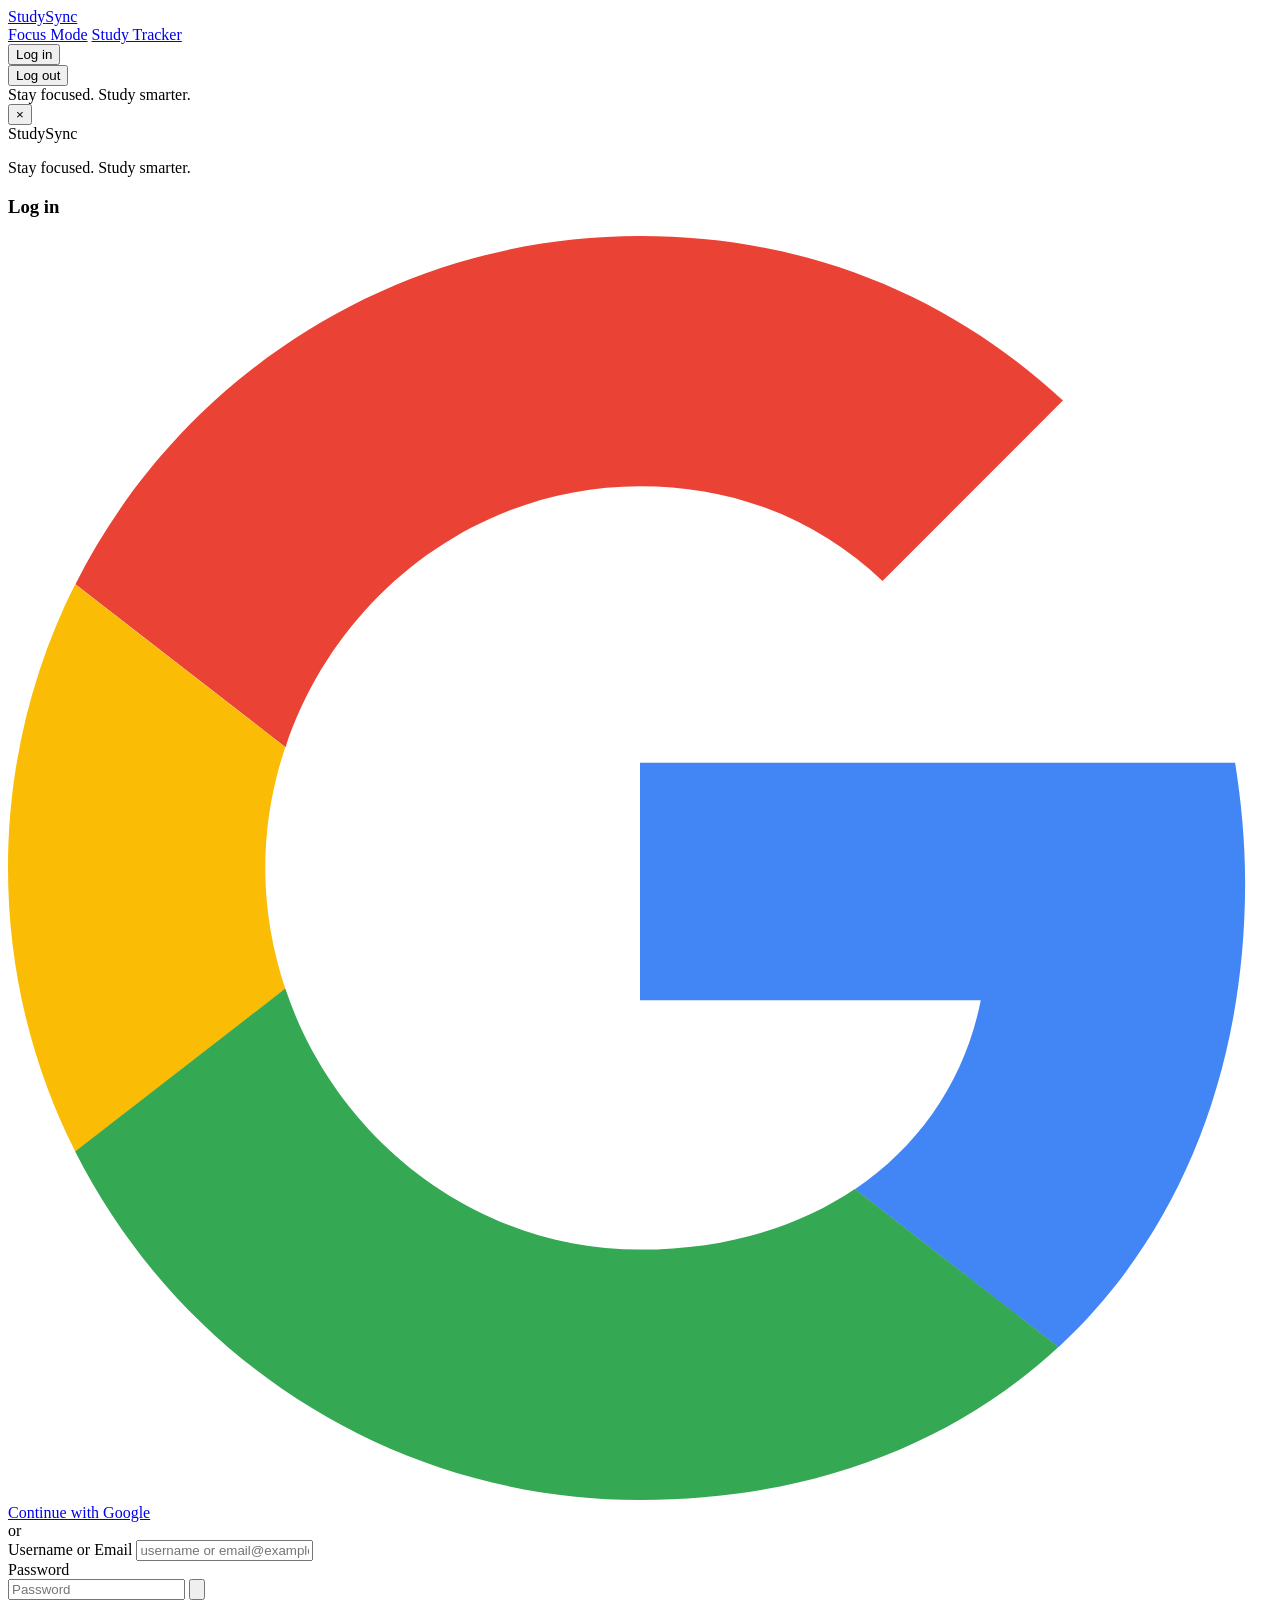
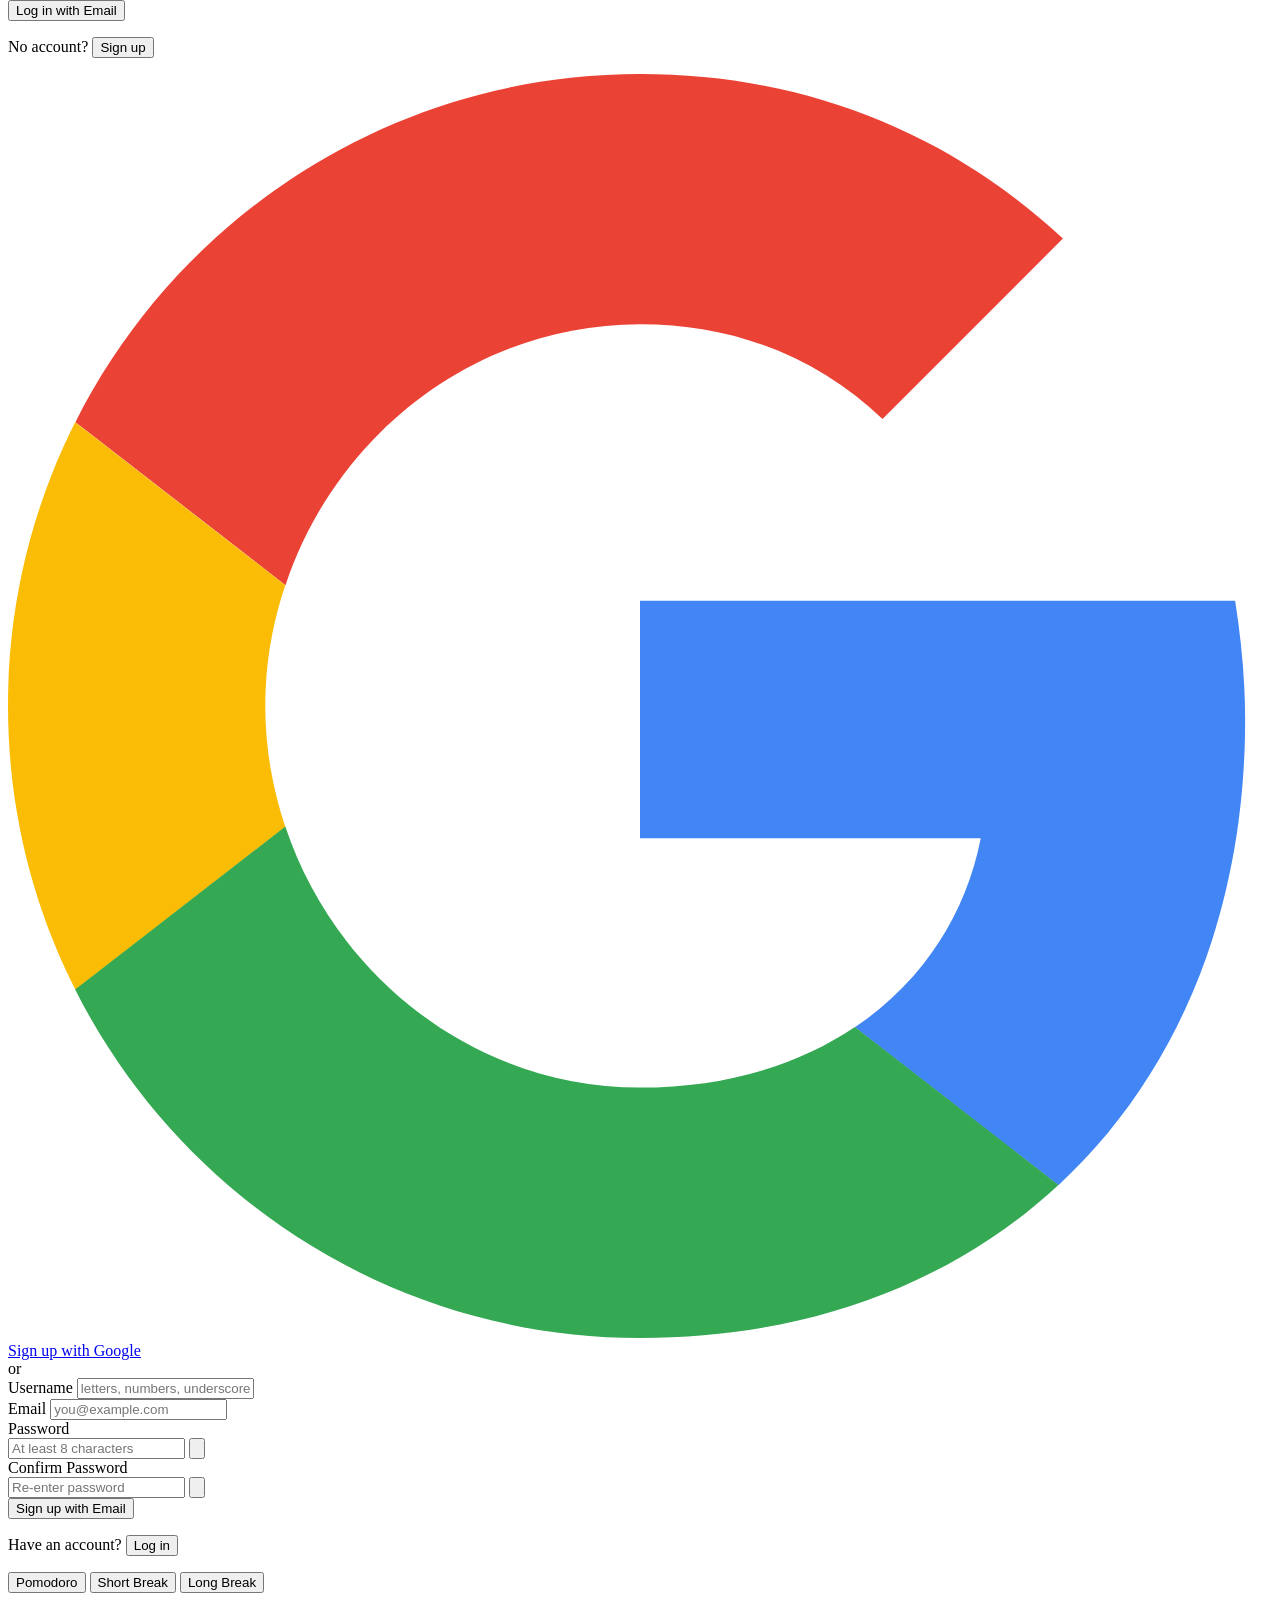
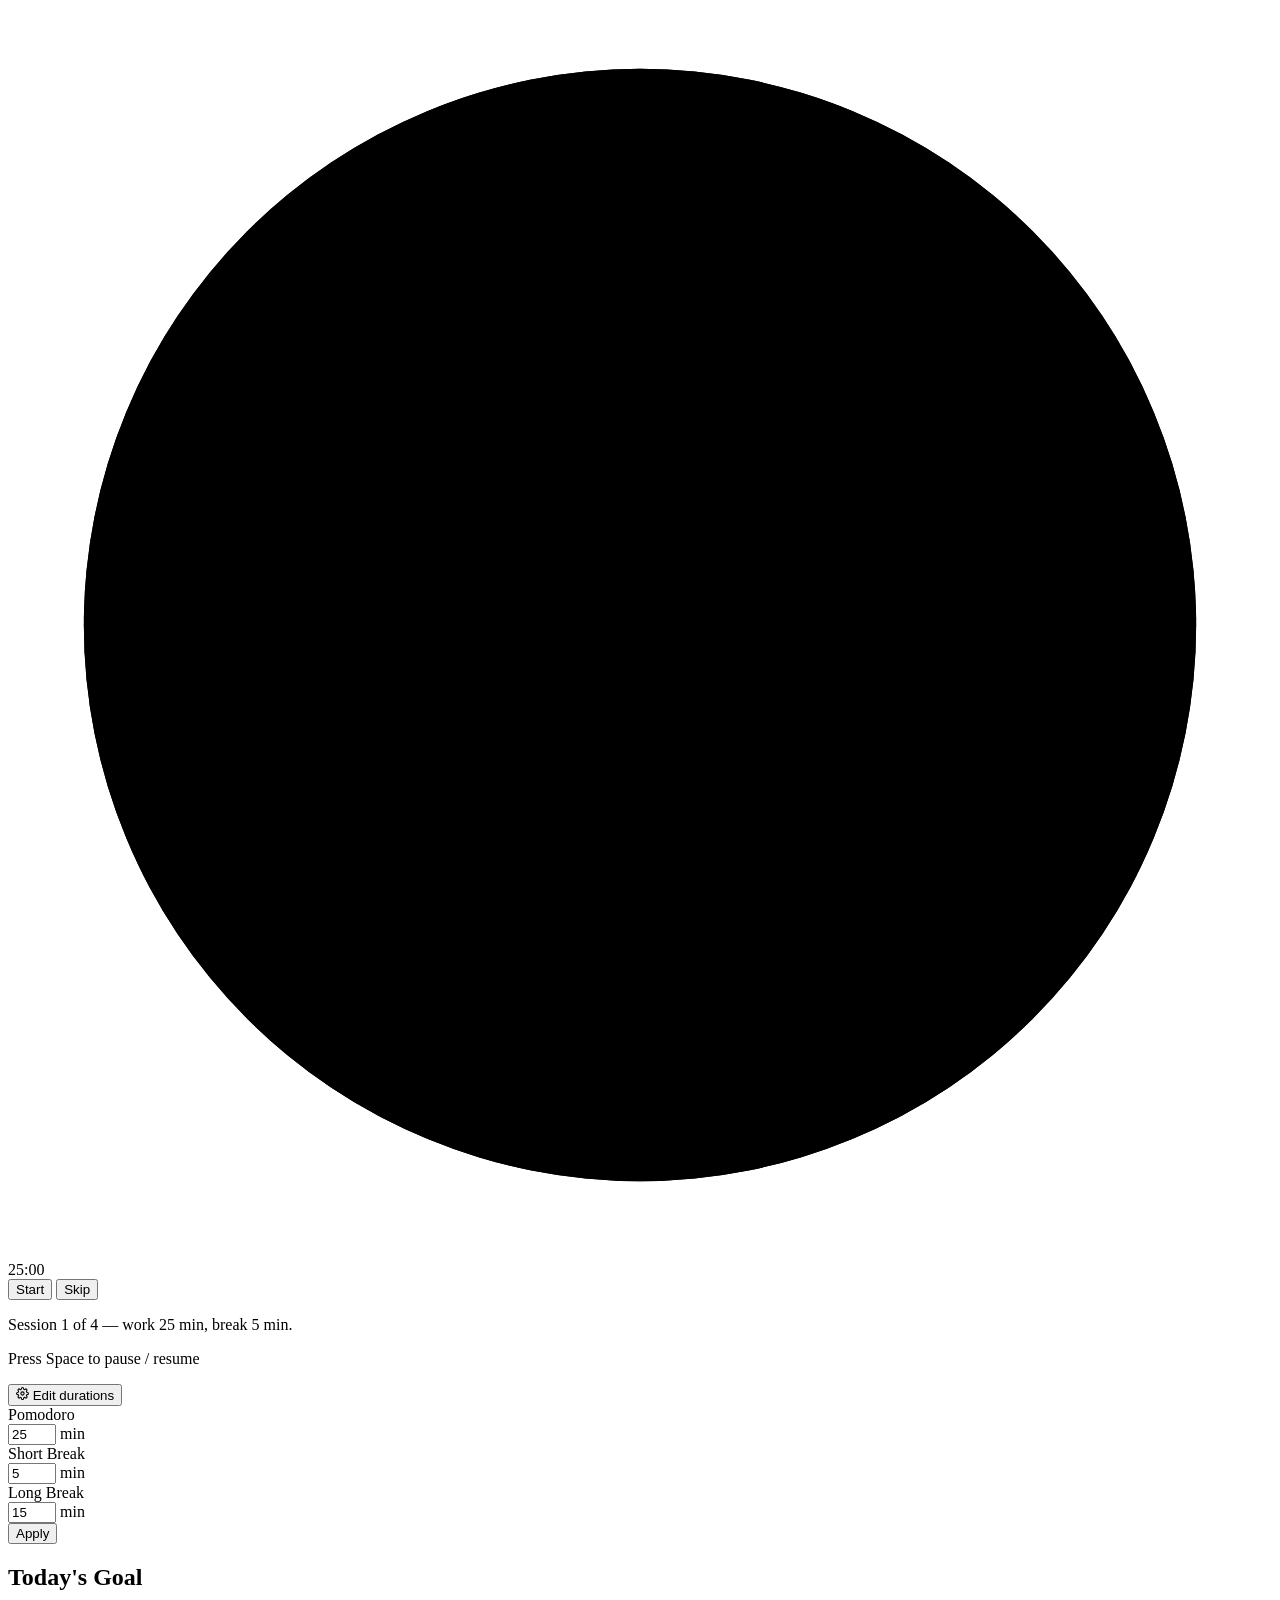
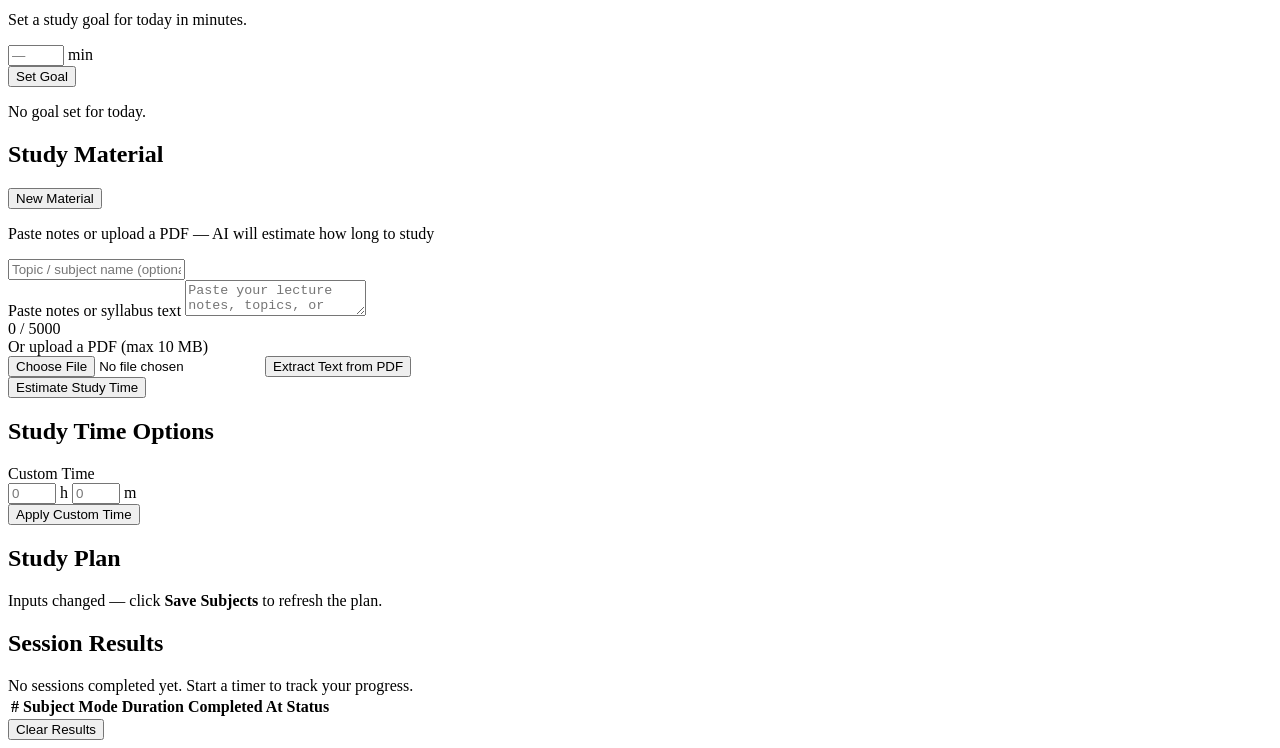
==== StudySyncer/src/main/resources/templates/index.html @ b2a93043 "fi" ====
<!DOCTYPE html>
<html xmlns:th="http://www.thymeleaf.org" lang="en">
<head>
    <meta charset="UTF-8" />
    <meta name="viewport" content="width=device-width, initial-scale=1.0" />
    <title>StudySync</title>
    <link rel="preconnect" href="https://fonts.googleapis.com" />
    <link rel="preconnect" href="https://fonts.gstatic.com" crossorigin />
    <link href="https://fonts.googleapis.com/css2?family=Inter:wght@400;500;600;700&family=JetBrains+Mono:wght@400;600&display=swap" rel="stylesheet" />
    <link rel="stylesheet" th:href="@{/css/style.css}" />
    <link rel="stylesheet" th:href="@{/css/ds.css}" />
</head>
<body>

<header>
    <div class="nav-inner">
        <a href="/" class="nav-logo-link"><span class="logo-study">Study</span><span class="logo-sync">Sync</span></a>

        <nav class="nav-links">
            <a href="/focus"   class="header-nav-link">Focus Mode</a>
            <a href="/tracker" class="header-nav-link">Study Tracker</a>
        </nav>

        <!-- Auth bar — guest sees login/signup, logged-in sees name + logout.
             auth-guest is the default visible state; initAuth() swaps to auth-user
             if the session check succeeds, avoiding a flash of empty nav. -->
        <div id="auth-bar" class="auth-bar">
            <div id="auth-guest" class="auth-guest">
                <button class="auth-link-btn shine-btn" onclick="openModal('login')">Log in</button>
            </div>
            <div id="auth-user" class="auth-user hidden">
                <span id="auth-username" class="auth-username"></span>
                <button class="auth-link-btn" onclick="logout()">Log out</button>
            </div>
        </div>
    </div>
</header>

<div class="hero-tagline">Stay focused. Study smarter.</div>

<!-- Post-auth notification banner (email verified, OAuth errors, etc.) -->
<div id="auth-banner" class="auth-banner hidden">
    <span id="auth-banner-msg"></span>
    <button class="auth-banner-close" onclick="dismissBanner()" aria-label="Dismiss">&times;</button>
</div>

<!-- ══════════════════════════════════════════════════════════
     Auth modal — Login + Register panels in one overlay
     ══════════════════════════════════════════════════════════ -->
<div id="auth-modal" class="auth-modal hidden">
    <div class="auth-modal-box" id="auth-modal-box">
        <div class="auth-modal-logo"><span class="logo-study">Study</span><span class="logo-sync">Sync</span></div>
        <p class="auth-tagline">Stay focused. Study smarter.</p>
        <h3 id="auth-modal-title">Log in</h3>

        <!-- ── LOGIN PANEL ── -->
        <div id="login-panel">

            <!-- Google OAuth2 -->
            <a href="/oauth2/authorization/google" class="google-btn">
                <svg class="google-icon" viewBox="0 0 48 48">
                    <path fill="#EA4335" d="M24 9.5c3.54 0 6.71 1.22 9.21 3.6l6.85-6.85C35.9 2.38 30.47 0 24 0 14.62 0 6.51 5.38 2.56 13.22l7.98 6.19C12.43 13.72 17.74 9.5 24 9.5z"/>
                    <path fill="#4285F4" d="M46.98 24.55c0-1.57-.15-3.09-.38-4.55H24v9.02h12.94c-.58 2.96-2.26 5.48-4.78 7.18l7.73 6c4.51-4.18 7.09-10.36 7.09-17.65z"/>
                    <path fill="#FBBC05" d="M10.53 28.59c-.48-1.45-.76-2.99-.76-4.59s.27-3.14.76-4.59l-7.98-6.19C.92 16.46 0 20.12 0 24c0 3.88.92 7.54 2.56 10.78l7.97-6.19z"/>
                    <path fill="#34A853" d="M24 48c6.48 0 11.93-2.13 15.89-5.81l-7.73-6c-2.15 1.45-4.92 2.3-8.16 2.3-6.26 0-11.57-4.22-13.47-9.91l-7.98 6.19C6.51 42.62 14.62 48 24 48z"/>
                </svg>
                Continue with Google
            </a>

            <div class="auth-divider">or</div>

            <div class="auth-field">
                <label class="auth-label" for="login-identifier">Username or Email</label>
                <input type="text" id="login-identifier" class="field-input"
                       placeholder="username or email@example.com"
                       autocomplete="username" />
                <span class="auth-field-error hidden" id="login-identifier-error"></span>
            </div>

            <div class="auth-field">
                <label class="auth-label" for="login-password">Password</label>
                <div class="password-wrap">
                    <input type="password" id="login-password" class="field-input"
                           placeholder="Password" autocomplete="current-password" />
                    <button type="button" class="toggle-pw"
                            onclick="togglePassword('login-password', this)"
                            aria-label="Show password">
                        <svg viewBox="0 0 24 24" fill="none" stroke="currentColor" stroke-width="2" stroke-linecap="round" stroke-linejoin="round"><path d="M1 12s4-8 11-8 11 8 11 8-4 8-11 8-11-8-11-8z"/><circle cx="12" cy="12" r="3"/></svg>
                    </button>
                </div>
                <span class="auth-field-error hidden" id="login-password-error"></span>
            </div>

            <div id="login-error" class="auth-error hidden"></div>

            <button id="login-submit-btn" class="save-btn auth-submit-btn" onclick="doLogin()">Log in with Email</button>

            <p class="auth-switch">
                No account? <button class="auth-link-btn" onclick="switchModal()">Sign up</button>
            </p>
        </div><!-- /login-panel -->

        <!-- ── REGISTER PANEL ── -->
        <div id="register-panel" class="hidden">

            <!-- Google OAuth2 -->
            <a href="/oauth2/authorization/google" class="google-btn">
                <svg class="google-icon" viewBox="0 0 48 48">
                    <path fill="#EA4335" d="M24 9.5c3.54 0 6.71 1.22 9.21 3.6l6.85-6.85C35.9 2.38 30.47 0 24 0 14.62 0 6.51 5.38 2.56 13.22l7.98 6.19C12.43 13.72 17.74 9.5 24 9.5z"/>
                    <path fill="#4285F4" d="M46.98 24.55c0-1.57-.15-3.09-.38-4.55H24v9.02h12.94c-.58 2.96-2.26 5.48-4.78 7.18l7.73 6c4.51-4.18 7.09-10.36 7.09-17.65z"/>
                    <path fill="#FBBC05" d="M10.53 28.59c-.48-1.45-.76-2.99-.76-4.59s.27-3.14.76-4.59l-7.98-6.19C.92 16.46 0 20.12 0 24c0 3.88.92 7.54 2.56 10.78l7.97-6.19z"/>
                    <path fill="#34A853" d="M24 48c6.48 0 11.93-2.13 15.89-5.81l-7.73-6c-2.15 1.45-4.92 2.3-8.16 2.3-6.26 0-11.57-4.22-13.47-9.91l-7.98 6.19C6.51 42.62 14.62 48 24 48z"/>
                </svg>
                Sign up with Google
            </a>

            <div class="auth-divider">or</div>

            <div class="auth-field">
                <label class="auth-label" for="reg-username">Username</label>
                <input type="text" id="reg-username" class="field-input"
                       placeholder="letters, numbers, underscores"
                       autocomplete="username" maxlength="50"
                       oninput="validateRegUsername()" />
                <span class="auth-field-error hidden" id="reg-username-error"></span>
            </div>

            <div class="auth-field">
                <label class="auth-label" for="reg-email">Email</label>
                <input type="email" id="reg-email" class="field-input"
                       placeholder="you@example.com"
                       autocomplete="email"
                       oninput="validateRegEmail()" />
                <span class="auth-field-error hidden" id="reg-email-error"></span>
            </div>

            <div class="auth-field">
                <label class="auth-label" for="reg-password">Password</label>
                <div class="password-wrap">
                    <input type="password" id="reg-password" class="field-input"
                           placeholder="At least 8 characters"
                           autocomplete="new-password"
                           oninput="validateRegPassword()" />
                    <button type="button" class="toggle-pw"
                            onclick="togglePassword('reg-password', this)"
                            aria-label="Show password">
                        <svg viewBox="0 0 24 24" fill="none" stroke="currentColor" stroke-width="2" stroke-linecap="round" stroke-linejoin="round"><path d="M1 12s4-8 11-8 11 8 11 8-4 8-11 8-11-8-11-8z"/><circle cx="12" cy="12" r="3"/></svg>
                    </button>
                </div>
                <div class="password-strength hidden" id="pw-strength">
                    <div class="pw-strength-bar" id="pw-strength-bar"></div>
                    <span class="pw-strength-label" id="pw-strength-label"></span>
                </div>
                <span class="auth-field-error hidden" id="reg-password-error"></span>
            </div>

            <div class="auth-field">
                <label class="auth-label" for="reg-confirm">Confirm Password</label>
                <div class="password-wrap">
                    <input type="password" id="reg-confirm" class="field-input"
                           placeholder="Re-enter password"
                           autocomplete="new-password"
                           oninput="validateRegConfirm()" />
                    <button type="button" class="toggle-pw"
                            onclick="togglePassword('reg-confirm', this)"
                            aria-label="Show password">
                        <svg viewBox="0 0 24 24" fill="none" stroke="currentColor" stroke-width="2" stroke-linecap="round" stroke-linejoin="round"><path d="M1 12s4-8 11-8 11 8 11 8-4 8-11 8-11-8-11-8z"/><circle cx="12" cy="12" r="3"/></svg>
                    </button>
                </div>
                <span class="auth-field-error hidden" id="reg-confirm-error"></span>
            </div>

            <div id="register-error" class="auth-error hidden"></div>

            <button id="register-submit-btn" class="save-btn auth-submit-btn" onclick="doRegister()">Sign up with Email</button>

            <p class="auth-switch">
                Have an account? <button class="auth-link-btn" onclick="switchModal()">Log in</button>
            </p>
        </div><!-- /register-panel -->

    </div><!-- /auth-modal-box -->
</div><!-- /auth-modal -->

<main>

<div class="top-panel">

    <!-- ── Timer + Today's Goal column ── -->
    <div class="timer-col">

    <!-- ── Timer hero ── -->
    <section class="timer-card">

        <!-- Phase tabs -->
        <div class="timer-phase-tabs">
            <button class="phase-tab active" id="tab-pomodoro"   onclick="setTimerPhase('pomodoro')">Pomodoro</button>
            <button class="phase-tab"        id="tab-shortbreak" onclick="setTimerPhase('shortbreak')">Short Break</button>
            <button class="phase-tab"        id="tab-longbreak"  onclick="setTimerPhase('longbreak')">Long Break</button>
        </div>

        <!-- Circular progress ring — timer display sits exactly in center -->
        <div class="timer-ring-wrap" id="timer-ring-wrap">
            <svg class="timer-ring" viewBox="0 0 200 200" aria-hidden="true">
                <circle class="timer-ring-track"    cx="100" cy="100" r="88"/>
                <circle class="timer-ring-progress" cx="100" cy="100" r="88"
                        id="timer-ring-progress"
                        style="stroke-dasharray:553;stroke-dashoffset:0"/>
            </svg>
            <div class="timer-display" id="timer-display">25:00</div>
        </div>

        <!-- Controls: Start/Pause toggle · Skip -->
        <div class="timer-controls">
            <button class="ctrl-btn start shine-btn" id="btn-start-pause" onclick="toggleTimer()">Start</button>
            <button class="ctrl-btn skip"  onclick="skipTimer()">Skip</button>
        </div>

        <!-- Pomodoro session info -->
        <p class="pomodoro-info" id="pomodoro-info">
            Session <span id="session-count">1</span> of 4 &mdash; work 25 min, break 5 min.
        </p>

        <!-- Session progress dots -->
        <div class="session-dots" id="session-dots">
            <span class="session-dot" id="dot-1"></span>
            <span class="session-dot" id="dot-2"></span>
            <span class="session-dot" id="dot-3"></span>
            <span class="session-dot" id="dot-4"></span>
        </div>

        <p class="space-hint">Press Space to pause / resume</p>

        <!-- Duration settings (collapsed by default) -->
        <div class="timer-settings">
            <button class="timer-settings-btn" id="timer-settings-toggle" onclick="toggleTimerSettings()">
                <svg viewBox="0 0 24 24" width="13" height="13" fill="none" stroke="currentColor" stroke-width="2"
                     stroke-linecap="round" stroke-linejoin="round" aria-hidden="true">
                    <circle cx="12" cy="12" r="3"/>
                    <path d="M19.4 15a1.65 1.65 0 0 0 .33 1.82l.06.06a2 2 0 0 1-2.83 2.83l-.06-.06a1.65 1.65 0 0 0-1.82-.33 1.65 1.65 0 0 0-1 1.51V21a2 2 0 0 1-4 0v-.09A1.65 1.65 0 0 0 9 19.4a1.65 1.65 0 0 0-1.82.33l-.06.06a2 2 0 0 1-2.83-2.83l.06-.06A1.65 1.65 0 0 0 4.68 15a1.65 1.65 0 0 0-1.51-1H3a2 2 0 0 1 0-4h.09A1.65 1.65 0 0 0 4.6 9a1.65 1.65 0 0 0-.33-1.82l-.06-.06a2 2 0 0 1 2.83-2.83l.06.06A1.65 1.65 0 0 0 9 4.68a1.65 1.65 0 0 0 1-1.51V3a2 2 0 0 1 4 0v.09a1.65 1.65 0 0 0 1 1.51 1.65 1.65 0 0 0 1.82-.33l.06-.06a2 2 0 0 1 2.83 2.83l-.06.06A1.65 1.65 0 0 0 19.4 9a1.65 1.65 0 0 0 1.51 1H21a2 2 0 0 1 0 4h-.09a1.65 1.65 0 0 0-1.51 1z"/>
                </svg>
                Edit durations
            </button>

            <div class="timer-settings-panel hidden" id="timer-settings-panel">
                <div class="dur-row">
                    <div class="dur-field">
                        <label class="dur-label" for="dur-pomodoro">Pomodoro</label>
                        <div class="dur-input-wrap">
                            <input type="number" id="dur-pomodoro" class="dur-input" value="25" min="1" max="99" />
                            <span class="dur-unit">min</span>
                        </div>
                    </div>
                    <div class="dur-field">
                        <label class="dur-label" for="dur-shortbreak">Short Break</label>
                        <div class="dur-input-wrap">
                            <input type="number" id="dur-shortbreak" class="dur-input" value="5" min="1" max="99" />
                            <span class="dur-unit">min</span>
                        </div>
                    </div>
                    <div class="dur-field">
                        <label class="dur-label" for="dur-longbreak">Long Break</label>
                        <div class="dur-input-wrap">
                            <input type="number" id="dur-longbreak" class="dur-input" value="15" min="1" max="99" />
                            <span class="dur-unit">min</span>
                        </div>
                    </div>
                </div>
                <button class="apply-btn dur-apply-btn" onclick="applyTimerSettings()">Apply</button>
            </div>
        </div>

        <!-- Hidden duration input — keeps applyTimerDuration() in sync -->
        <input type="number" id="duration" value="25" style="display:none" aria-hidden="true" />
    </section><!-- /timer-card -->

    <!-- ── Today's Goal ── -->
    <section class="goal-card-main" id="goal-card-main">
        <div class="goal-card-hd">
            <h2 class="goal-card-title">Today's Goal</h2>
            <p class="goal-card-hint">Set a study goal for today in minutes.</p>
        </div>
        <div class="goal-set-row">
            <div class="today-goal-input-group">
                <input type="number" id="main-goal-input" class="today-goal-input"
                       placeholder="—" min="1" max="720"
                       onkeydown="if(event.key==='Enter')setMainGoal()" />
                <span class="today-goal-unit">min</span>
            </div>
            <button class="today-goal-btn" onclick="setMainGoal()">Set Goal</button>
        </div>
        <p class="goal-current-label" id="goal-current-label">No goal set for today.</p>
        <!-- Progress row — shown only when there is something to display -->
        <div class="today-goal-progress hidden" id="goal-progress-row">
            <div class="today-goal-bar-track">
                <div class="today-goal-bar-fill" id="goal-bar-fill"
                     style="width:0%;background:var(--accent)"></div>
            </div>
            <span class="today-goal-status-text" id="goal-status-text"></span>
        </div>
        <p class="goal-error-msg field-error hidden" id="goal-error-msg"></p>

        <!-- ── Email Accountability ── -->
        <div class="accountability-section" id="accountability-section" style="display:none">
            <div class="accountability-divider"></div>

            <div class="accountability-toggle-row">
                <label class="accountability-toggle-label">
                    <input type="checkbox" id="email-enabled-toggle" class="accountability-checkbox"
                           onchange="onEmailToggle()" />
                    <span class="accountability-toggle-text">Enable accountability email</span>
                </label>
                <p class="accountability-hint">StudySyncer emails you immediately when you hit your goal. If you miss it by 11:59&nbsp;PM in your local time, you'll get a reminder.</p>
            </div>

            <div class="accountability-fields" id="accountability-fields" style="display:none">
                <div class="accountability-field-row">
                    <div class="accountability-email-group">
                        <label class="accountability-label" for="accountability-email-input">
                            Accountability email
                        </label>
                        <div class="acct-email-input-row">
                            <input type="email" id="accountability-email-input"
                                   class="field-input acct-email-input"
                                   placeholder="Enter email address"
                                   autocomplete="email" maxlength="255"
                                   onkeydown="if(event.key==='Enter')setAccountabilityEmail()" />
                            <button class="set-email-btn" onclick="setAccountabilityEmail()">Set Email</button>
                        </div>
                        <p id="set-email-status" class="set-email-status accountability-hint"></p>
                        <p class="accountability-hint acct-remove-hint">Leave blank and click Set Email to remove the saved address.</p>
                    </div>
                </div>

                <!-- State banner — updated by renderAccountability() to reflect current conditions -->
                <div id="acct-state-banner" class="acct-state-banner" style="display:none"></div>
            </div>

            <!-- Status badge — shown after an email has actually been sent today -->
            <div class="accountability-status-row" id="accountability-status-row" style="display:none">
                <span class="accountability-status-badge" id="accountability-status-badge"></span>
            </div>
        </div><!-- /accountability-section -->

        <p class="goal-save-status" id="goal-save-status" style="display:none"></p>
    </section><!-- /goal-card-main -->

    </div><!-- /timer-col -->

    <!-- ── Study Material ── -->
    <section class="syllabus-card">
        <div class="syllabus-header">
            <h2>Study Material</h2>
            <button class="clear-btn" onclick="startNewMaterial()">New Material</button>
        </div>
        <p class="card-hint">Paste notes or upload a PDF — AI will estimate how long to study</p>

        <div id="document-input-panel">

            <div class="subject-field">
                <input type="text" id="doc-subject-name" class="field-input"
                       placeholder="Topic / subject name (optional)" />
            </div>

            <div class="doc-section">
                <label class="doc-label">Paste notes or syllabus text</label>
                <textarea id="doc-notes-input" class="field-input doc-notes-textarea"
                          placeholder="Paste your lecture notes, topics, or syllabus here..."></textarea>
                <div class="char-count" id="doc-notes-count">0 / 5000</div>
            </div>

            <div class="doc-section">
                <label class="doc-label">Or upload a PDF <span class="doc-limit-note">(max 10 MB)</span></label>
                <div class="drop-zone doc-upload-row" id="pdf-drop-zone"
                     ondragover="handlePdfDragOver(event)"
                     ondragleave="handlePdfDragLeave(event)"
                     ondrop="handlePdfDrop(event)">
                    <input type="file" id="doc-pdf-input" accept=".pdf" class="doc-file-input" />
                    <button id="btn-extract-pdf" class="apply-btn" onclick="extractPdfText()">Extract Text from PDF</button>
                </div>
                <span id="doc-file-error" class="field-error hidden"></span>
                <span id="doc-extract-status" class="save-status"></span>
            </div>

            <div class="syllabus-footer">
                <button id="btn-estimate" class="save-btn shine-btn" onclick="estimateStudyTime()"
                        title="AI estimates how long to study based on your notes">Estimate Study Time</button>
                <span id="doc-save-status" class="save-status"></span>
            </div>
        </div>
    </section><!-- /syllabus-card -->

</div><!-- /top-panel -->

    <!-- ── Study Priority Widget ── -->
    <section class="priority-widget-section">
        <div id="priority-widget" class="priority-widget">
            <!-- Populated by deadlines.js -->
        </div>
    </section>

    <!-- Study time estimation options -->
    <section id="estimation-card" class="estimation-card hidden">
        <div class="estimation-header">
            <h2>Study Time Options</h2>
            <span id="estimate-source-badge" class="estimate-source-badge"></span>
            <span id="estimation-rationale" class="estimation-rationale"></span>
        </div>
        <div id="estimation-options" class="estimation-options"></div>

        <div id="custom-time-card" class="custom-time-card">
            <span class="est-label">Custom Time</span>
            <div class="custom-time-inputs">
                <input type="number" id="custom-hours" class="field-input custom-time-input"
                       placeholder="0" min="0" max="23" />
                <span class="custom-time-sep">h</span>
                <input type="number" id="custom-minutes" class="field-input custom-time-input"
                       placeholder="0" min="0" max="59" />
                <span class="custom-time-sep">m</span>
            </div>
            <span id="custom-time-error" class="field-error hidden"></span>
            <button class="apply-btn" onclick="applyCustomTime()">Apply Custom Time</button>
        </div>
    </section>

    <!-- Study plan output -->
    <section id="study-plan-card" class="study-plan-card hidden">
        <div class="study-plan-header">
            <h2>Study Plan</h2>
            <span id="study-plan-total" class="study-plan-total"></span>
        </div>
        <div id="plan-stale-notice" class="plan-stale-notice hidden">
            Inputs changed &mdash; click <strong>Save Subjects</strong> to refresh the plan.
        </div>
        <div id="study-plan-items" class="study-plan-items"></div>
    </section>

    <!-- Session results / log -->
    <section class="results-card">
        <h2>Session Results</h2>
        <div id="progress-summary" class="progress-summary"></div>
        <div id="results-empty" class="results-empty">No sessions completed yet. Start a timer to track your progress.</div>
        <div class="table-wrap">
        <table id="results-table" class="results-table hidden">
            <thead>
                <tr>
                    <th>#</th>
                    <th>Subject</th>
                    <th>Mode</th>
                    <th>Duration</th>
                    <th>Completed At</th>
                    <th>Status</th>
                </tr>
            </thead>
            <tbody id="results-body"></tbody>
        </table>
        </div>
        <button class="clear-btn" onclick="clearResults()">Clear Results</button>
    </section>
</main>

<script th:src="@{/js/subjects.js}"></script>
<script th:src="@{/js/timer-core.js}"></script>
<script th:src="@{/js/timer.js}"></script>
<script th:src="@{/js/auth.js}"></script>
<script th:src="@{/js/deadlines.js}"></script>
<script>
    // Boot the priority widget after auth is resolved
    // auth.js calls initAuth() which sets up the session; we run deadlines after.
    document.addEventListener('DOMContentLoaded', function() {
        // Small delay so auth.js has time to resolve the session
        setTimeout(initDeadlines, 400);
    });
</script>
<script>
/* ── Drag-and-drop PDF handler ── */
function handlePdfDragOver(e) {
    e.preventDefault();
    e.dataTransfer.dropEffect = 'copy';
    document.getElementById('pdf-drop-zone').classList.add('drag-over');
}

function handlePdfDragLeave(e) {
    document.getElementById('pdf-drop-zone').classList.remove('drag-over');
}

function handlePdfDrop(e) {
    e.preventDefault();
    document.getElementById('pdf-drop-zone').classList.remove('drag-over');
    const file = e.dataTransfer.files[0];
    if (!file) return;
    if (file.type !== 'application/pdf') {
        const errEl = document.getElementById('doc-file-error');
        if (errEl) { errEl.textContent = 'Only PDF files are supported.'; errEl.classList.remove('hidden'); }
        return;
    }
    // Assign the dropped file to the hidden file input via DataTransfer
    const dt   = new DataTransfer();
    dt.items.add(file);
    const inp = document.getElementById('doc-pdf-input');
    inp.files = dt.files;
    // Trigger extraction immediately
    if (typeof extractPdfText === 'function') extractPdfText();
}
</script>
<script>
/* ── Today's Goal + Email Accountability ── */
(function () {
    function el(id) { return document.getElementById(id); }

    // Cached API response — used by renderAccountability()
    let lastGoalData = null;

    // ════════════════════════════════════════════════════
    // Timezone detection (browser IANA string)
    // ════════════════════════════════════════════════════

    // Detected once at page load. Used for:
    //   - Appending ?tz=... to GET /api/daily-goal/today
    //   - Including in POST /api/daily-goal body
    //   - Including in POST /api/auth/accountability-email body
    // This is the canonical IANA timezone string, e.g. "America/Toronto".
    const USER_TIMEZONE = (function () {
        try {
            return Intl.DateTimeFormat().resolvedOptions().timeZone || 'America/Toronto';
        } catch (_) {
            return 'America/Toronto';
        }
    })();

    // ════════════════════════════════════════════════════
    // Render: goal progress
    // ════════════════════════════════════════════════════

    function renderGoal(data) {
        lastGoalData = data;
        const label       = el('goal-current-label');
        const progressRow = el('goal-progress-row');
        const barFill     = el('goal-bar-fill');
        const statusText  = el('goal-status-text');
        const input       = el('main-goal-input');

        if (!data) {
            // Guest — show localStorage fallback
            const saved = localStorage.getItem('studysync_today_goal_mins');
            const mins  = saved ? parseInt(saved, 10) : 0;
            if (mins > 0 && input) input.value = String(mins);
            if (label) label.textContent = mins > 0 ? 'Current goal: ' + mins + ' min' : 'No goal set for today.';
            if (progressRow) progressRow.classList.add('hidden');
            const accSection = el('accountability-section');
            if (accSection) accSection.style.display = 'none';
            return;
        }

        const { goalMinutes, completedMinutes, status } = data;

        if (goalMinutes > 0 && input) input.value = String(goalMinutes);

        if (label) {
            if (goalMinutes > 0) {
                label.textContent = 'Current goal: ' + goalMinutes + ' min';
            } else if (completedMinutes > 0) {
                label.textContent = completedMinutes + ' min completed today (no goal set)';
            } else {
                label.textContent = 'No goal set for today.';
            }
        }

        const showProgress = goalMinutes > 0 || completedMinutes > 0;
        if (!progressRow) return;
        if (!showProgress) { progressRow.classList.add('hidden'); }
        else {
            progressRow.classList.remove('hidden');
            if (barFill) {
                let pct = goalMinutes > 0 ? Math.min(100, Math.round((completedMinutes / goalMinutes) * 100)) : 0;
                barFill.style.width      = pct + '%';
                barFill.style.background = status === 'achieved' ? 'var(--success)' : 'var(--accent)';
                barFill.style.boxShadow  = status === 'achieved' ? '0 0 8px rgba(52,211,153,0.5)' : '';
            }
            if (statusText) {
                statusText.classList.remove('goal-met', 'goal-unmet');
                if (status === 'none')          statusText.textContent = completedMinutes + ' min studied';
                else if (status === 'achieved') { statusText.textContent = completedMinutes + ' / ' + goalMinutes + ' min — Achieved'; statusText.classList.add('goal-met'); }
                else                            { statusText.textContent = completedMinutes + ' / ' + goalMinutes + ' min'; statusText.classList.add('goal-unmet'); }
            }
        }

        // Show the accountability section whenever the user is logged in
        const accSection = el('accountability-section');
        if (accSection) accSection.style.display = '';

        renderAccountability(data);
    }

    // ════════════════════════════════════════════════════
    // Render: email accountability section
    // ════════════════════════════════════════════════════

    function escapeHtml(s) {
        return String(s)
            .replace(/&/g, '&amp;')
            .replace(/</g, '&lt;')
            .replace(/>/g, '&gt;')
            .replace(/"/g, '&quot;');
    }

    function renderAccountability(data) {
        const toggle    = el('email-enabled-toggle');
        const fields    = el('accountability-fields');
        const emailEl   = el('accountability-email-input');
        const statusRow = el('accountability-status-row');
        const badge     = el('accountability-status-badge');
        const banner    = el('acct-state-banner');

        if (!data) return;

        const enabled         = !!data.notificationEnabled;
        const emailValue      = (data.accountabilityEmail || '').trim();
        const goalMinutes     = data.goalMinutes || 0;
        const goalReachedSent = !!data.goalReachedEmailSent;
        const missedAlertSent = !!data.emailAlertSent;
        // Timezone: use what the server echoes back, or our locally detected value
        const timezone        = data.timezone || USER_TIMEZONE;

        if (toggle)  toggle.checked = enabled;
        if (emailEl) emailEl.value  = emailValue;
        if (fields)  fields.style.display = enabled ? '' : 'none';

        // ── State banner ─────────────────────────────────────
        // Shows one of four states when accountability is enabled.
        // Hidden when disabled or after an email is sent (badge takes over).
        if (banner) {
            if (!enabled) {
                banner.style.display = 'none';
                banner.innerHTML = '';
            } else if (goalMinutes === 0) {
                // No goal set — accountability cannot fire
                banner.className = 'acct-state-banner acct-banner-info';
                banner.style.display = '';
                banner.innerHTML =
                    '<svg class="acct-banner-icon" viewBox="0 0 20 20" fill="currentColor" aria-hidden="true">' +
                        '<path fill-rule="evenodd" d="M18 10a8 8 0 11-16 0 8 8 0 0116 0zm-7-4a1 1 0 11-2 0 1 1 0 012 0zM9 9a1 1 0 000 2v3a1 1 0 001 1h1a1 1 0 100-2v-3a1 1 0 00-1-1H9z" clip-rule="evenodd"/>' +
                    '</svg>' +
                    '<span>Set a daily goal above 0\u202Fminutes to enable accountability reminders.</span>';
            } else if (!emailValue) {
                // Goal is set but no accountability email saved
                banner.className = 'acct-state-banner acct-banner-warn';
                banner.style.display = '';
                banner.innerHTML =
                    '<svg class="acct-banner-icon" viewBox="0 0 20 20" fill="currentColor" aria-hidden="true">' +
                        '<path fill-rule="evenodd" d="M8.257 3.099c.765-1.36 2.722-1.36 3.486 0l5.58 9.92c.75 1.334-.213 2.98-1.742 2.98H4.42c-1.53 0-2.493-1.646-1.743-2.98l5.58-9.92zM11 13a1 1 0 11-2 0 1 1 0 012 0zm-1-8a1 1 0 00-1 1v3a1 1 0 002 0V6a1 1 0 00-1-1z" clip-rule="evenodd"/>' +
                    '</svg>' +
                    '<span>Add an accountability email to receive goal reminders.</span>';
            } else if (!goalReachedSent && !missedAlertSent) {
                // All conditions met — show the active confirmation
                banner.className = 'acct-state-banner acct-banner-active';
                banner.style.display = '';
                banner.innerHTML =
                    '<p class="acct-confirm-primary">' +
                        'If today\u2019s goal is not reached by <strong>11:59\u202FPM</strong> in your local time, ' +
                        'a reminder email will be sent to:<br>' +
                        '<strong class="acct-email-display">' + escapeHtml(emailValue) + '</strong>' +
                    '</p>' +
                    '<p class="acct-confirm-secondary">\u2713\u00A0Success email is sent immediately when the daily goal is reached.</p>' +
                    '<p class="acct-confirm-tz">Local timezone:\u00A0' + escapeHtml(timezone) + '</p>' +
                    '<p class="acct-confirm-status">Accountability status: <strong>Active</strong></p>';
            } else {
                // An email was sent today — banner hidden, badge takes over below
                banner.style.display = 'none';
                banner.innerHTML = '';
            }
        }

        // ── Status badge ──────────────────────────────────────
        // Shown AFTER an email was actually sent for today, replacing the banner.
        if (statusRow && badge) {
            const fullyActive = enabled && !!emailValue && goalMinutes > 0;

            if (!fullyActive) {
                statusRow.style.display = 'none';
                badge.textContent = '';
                badge.className   = 'accountability-status-badge';
            } else if (goalReachedSent) {
                statusRow.style.display = '';
                badge.textContent = '\u2713 Daily goal reached \u2014 success email sent!';
                badge.className   = 'accountability-status-badge badge-sent badge-success';
            } else if (missedAlertSent) {
                statusRow.style.display = '';
                badge.textContent = 'Goal missed \u2014 reminder email sent for today.';
                badge.className   = 'accountability-status-badge badge-sent badge-failure';
            } else {
                // Nothing sent yet — badge is not needed (banner shows the promise)
                statusRow.style.display = 'none';
                badge.textContent = '';
                badge.className   = 'accountability-status-badge';
            }
        }
    }

    // ════════════════════════════════════════════════════
    // Error display
    // ════════════════════════════════════════════════════

    function renderGoalError(msg) {
        const errEl = el('goal-error-msg');
        if (!errEl) return;
        if (msg) { errEl.textContent = msg; errEl.classList.remove('hidden'); }
        else     { errEl.textContent = ''; errEl.classList.add('hidden'); }
    }

    function showSaveStatus(msg, isError) {
        const s = el('goal-save-status');
        if (!s) return;
        s.textContent = msg;
        s.style.color = isError ? 'var(--accent2)' : 'var(--success)';
        s.style.display = '';
        setTimeout(() => { s.style.display = 'none'; }, 3000);
    }

    // ════════════════════════════════════════════════════
    // API
    // ════════════════════════════════════════════════════

    async function fetchTodayGoal() {
        if (!window.currentUser) { renderGoal(null); return; }
        renderGoalError(null); // clear any previous error before each fetch
        try {
            // Send browser timezone so the backend can:
            //   1. Store it on the user record
            //   2. Run a rollover check using the correct local day boundary
            const tzParam = encodeURIComponent(USER_TIMEZONE);
            const res = await fetch('/api/daily-goal/today?tz=' + tzParam);
            if (res.ok) {
                renderGoal(await res.json());
            } else {
                // Server returned a non-2xx status.
                // Try to read the structured JSON error payload; fall back gracefully if
                // the body is HTML (e.g. a Tomcat 500 page) or is not parseable.
                let msg = "Couldn\u2019t load accountability status. Please refresh or try again.";
                try {
                    const err = await res.json();
                    if (err && typeof err.error === 'string' && err.error.length > 0) {
                        msg = err.error;
                    }
                } catch (_) { /* non-JSON body — use default message */ }
                renderGoalError(msg);
            }
        } catch (_) {
            renderGoalError("Couldn\u2019t load accountability status. Please refresh or try again.");
        }
    }

    // ════════════════════════════════════════════════════
    // Public: Save goal + accountability settings
    // ════════════════════════════════════════════════════

    window.saveGoalAndSettings = async function () {
        const input   = el('main-goal-input');
        const val     = parseInt(input ? input.value : '0', 10);
        const toggle  = el('email-enabled-toggle');
        const emailEl = el('accountability-email-input');

        renderGoalError(null);

        if (!window.currentUser) {
            if (!val || val < 1) { renderGoalError('Please enter a positive number of minutes.'); return; }
            localStorage.setItem('studysync_today_goal_mins', String(val));
            renderGoal(null);
            return;
        }

        if (!val || val < 1)  { renderGoalError('Please enter a positive number of minutes.'); return; }
        if (val > 1440)       { renderGoalError('Goal cannot exceed 1440 minutes (24 hours).'); return; }

        const emailEnabled = toggle  ? toggle.checked       : false;
        const emailAddr    = emailEl ? emailEl.value.trim() : '';

        // Basic client-side check: if an email was entered it must look like one
        if (emailEnabled && emailAddr && !emailAddr.includes('@')) {
            renderGoalError('Please enter a valid email address.');
            return;
        }

        try {
            const res = await fetch('/api/daily-goal', {
                method:  'POST',
                headers: { 'Content-Type': 'application/json' },
                body:    JSON.stringify({
                    goalMinutes:         val,
                    notificationEnabled: emailEnabled,
                    accountabilityEmail: emailAddr,
                    timezone:            USER_TIMEZONE,
                }),
            });
            const data = await res.json().catch(() => ({}));
            if (res.ok) {
                renderGoal(data);
                showSaveStatus('Goal saved.', false);
            } else {
                renderGoalError(data.error || 'Failed to save. Please try again.');
            }
        } catch (_) {
            renderGoalError('Could not reach the server. Please try again.');
        }
    };

    // Keep backward compat in case any other script calls setMainGoal
    window.setMainGoal = window.saveGoalAndSettings;

    // ════════════════════════════════════════════════════
    // Public: Email accountability toggle change handler
    // ════════════════════════════════════════════════════

    window.onEmailToggle = function () {
        const toggle = el('email-enabled-toggle');
        const fields = el('accountability-fields');
        if (fields) fields.style.display = (toggle && toggle.checked) ? '' : 'none';
    };

    // ════════════════════════════════════════════════════
    // Public: Save persistent accountability email
    // ════════════════════════════════════════════════════

    window.setAccountabilityEmail = async function () {
        const emailEl  = el('accountability-email-input');
        const statusEl = el('set-email-status');
        const email    = emailEl ? emailEl.value.trim() : '';

        // Client-side format check (only when non-empty)
        if (email && !email.includes('@')) {
            if (statusEl) {
                statusEl.textContent  = 'Please enter a valid email address.';
                statusEl.style.color  = 'var(--accent2, #e74c3c)';
                statusEl.style.display = '';
            }
            return;
        }

        if (!window.currentUser) {
            if (statusEl) {
                statusEl.textContent  = 'Please log in to save your email.';
                statusEl.style.color  = 'var(--accent2, #e74c3c)';
                statusEl.style.display = '';
            }
            return;
        }

        try {
            const res  = await fetch('/api/auth/accountability-email', {
                method:  'POST',
                headers: { 'Content-Type': 'application/json' },
                body:    JSON.stringify({ email, timezone: USER_TIMEZONE }),
            });
            const data = await res.json().catch(() => ({}));

            if (res.ok) {
                const savedEmail = data.accountabilityEmail || '';
                if (statusEl) {
                    statusEl.textContent  = data.message || (email ? 'Accountability email saved.' : 'Accountability email removed.');
                    statusEl.style.color  = 'var(--success, #2ecc71)';
                    statusEl.style.display = '';
                    setTimeout(() => { statusEl.style.display = 'none'; }, 3500);
                }
                // Update the persistent destination line immediately without waiting for a refresh
                const destEl = el('acct-email-destination');
                if (destEl) {
                    if (savedEmail) {
                        destEl.textContent = 'Goal notifications will be sent to: ' + savedEmail;
                        destEl.style.color = 'var(--success, #2ecc71)';
                    } else {
                        destEl.textContent = 'No accountability email set.';
                        destEl.style.color = '';
                    }
                }
                // Re-fetch goal data so the input is in sync with the server state
                if (window.fetchTodayGoal) window.fetchTodayGoal();
            } else {
                if (statusEl) {
                    statusEl.textContent  = data.error || 'Failed to save. Please try again.';
                    statusEl.style.color  = 'var(--accent2, #e74c3c)';
                    statusEl.style.display = '';
                }
            }
        } catch (_) {
            if (statusEl) {
                statusEl.textContent  = 'Could not reach server. Please try again.';
                statusEl.style.color  = 'var(--accent2, #e74c3c)';
                statusEl.style.display = '';
            }
        }
    };

    // ════════════════════════════════════════════════════
    // Hook: refresh goal after a session completes
    // ════════════════════════════════════════════════════

    window.onSessionCompleted = function (_subject, _mins, _date) {
        fetchTodayGoal();
    };

    // Expose globally so auth.js can call it after auth resolves
    window.fetchTodayGoal = fetchTodayGoal;

    // ════════════════════════════════════════════════════
    // Init — fallback: fire after 800 ms in case auth
    // resolves before this listener runs (rare).
    // The definitive call comes from auth.js after /api/auth/me
    // completes, so there is no race condition.
    // ════════════════════════════════════════════════════

    document.addEventListener('DOMContentLoaded', function () {
        setTimeout(fetchTodayGoal, 800);
    });
})();
</script>
</body>
</html>
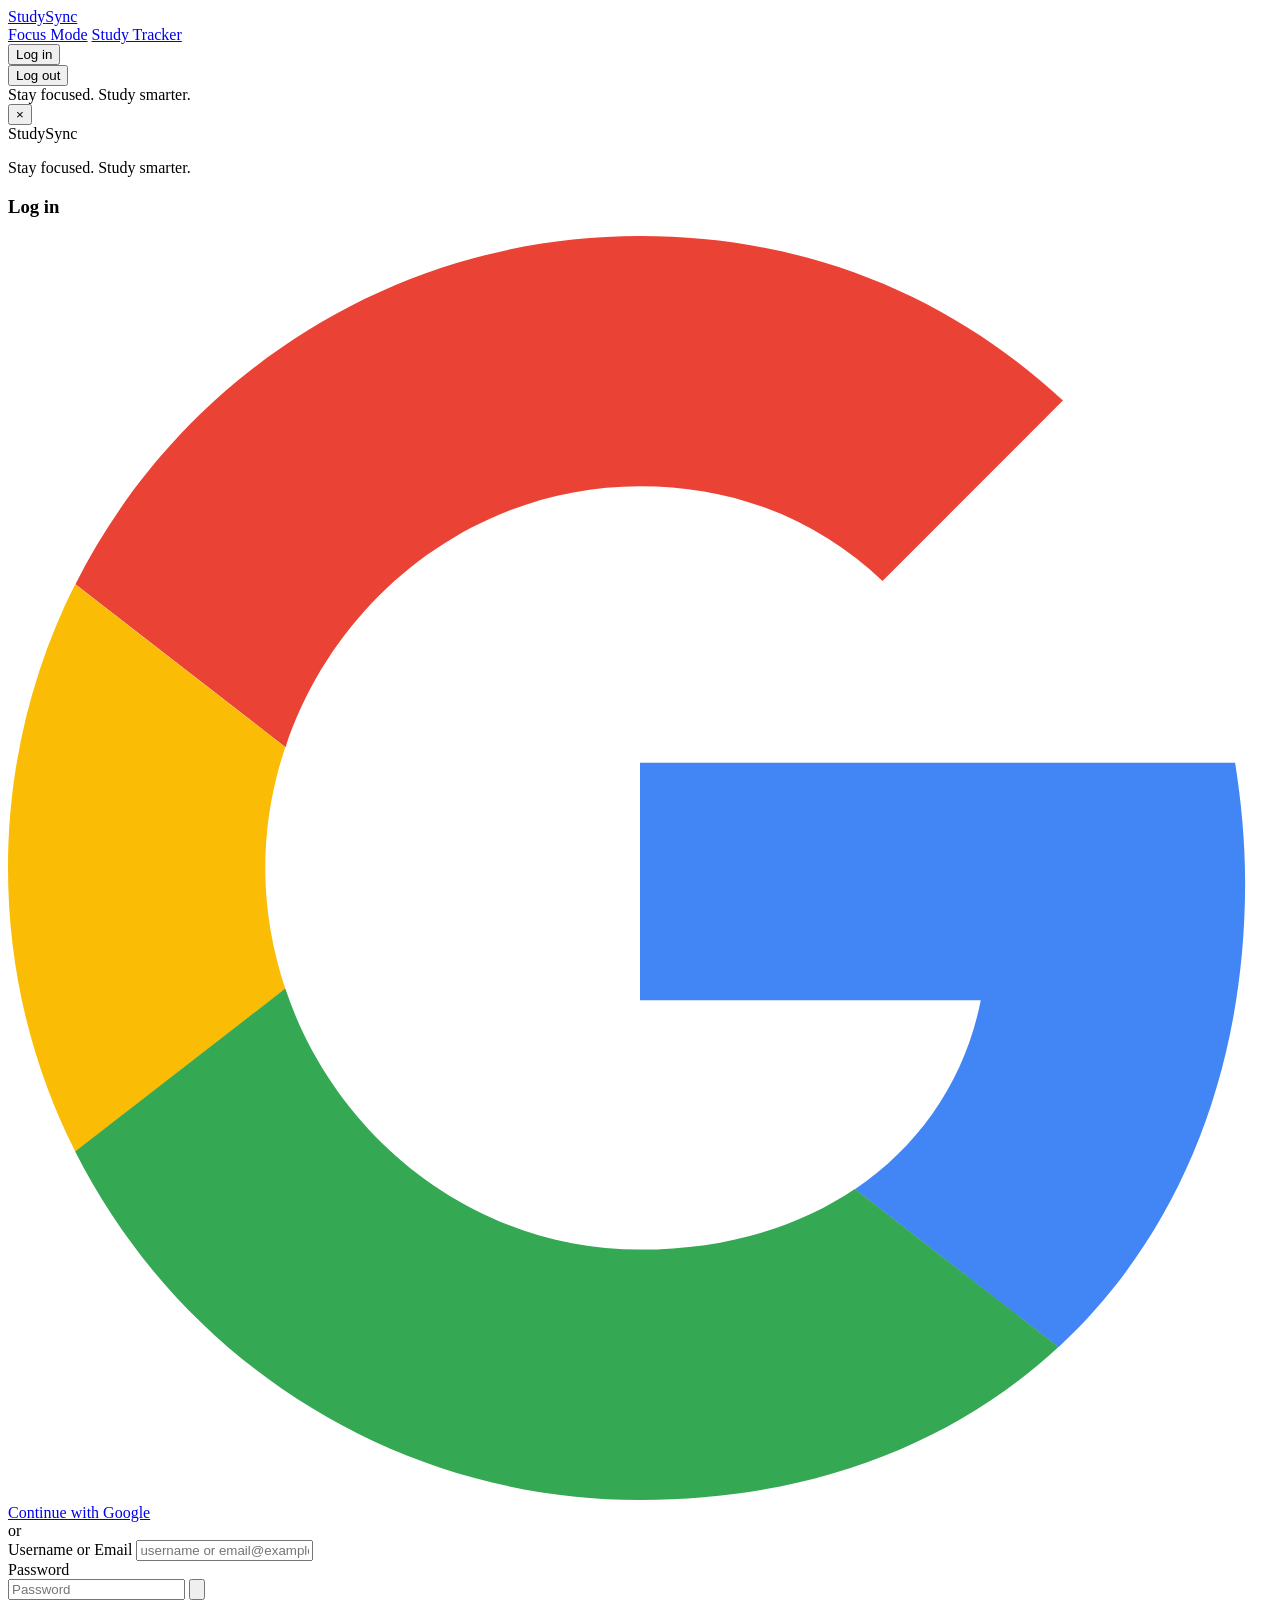
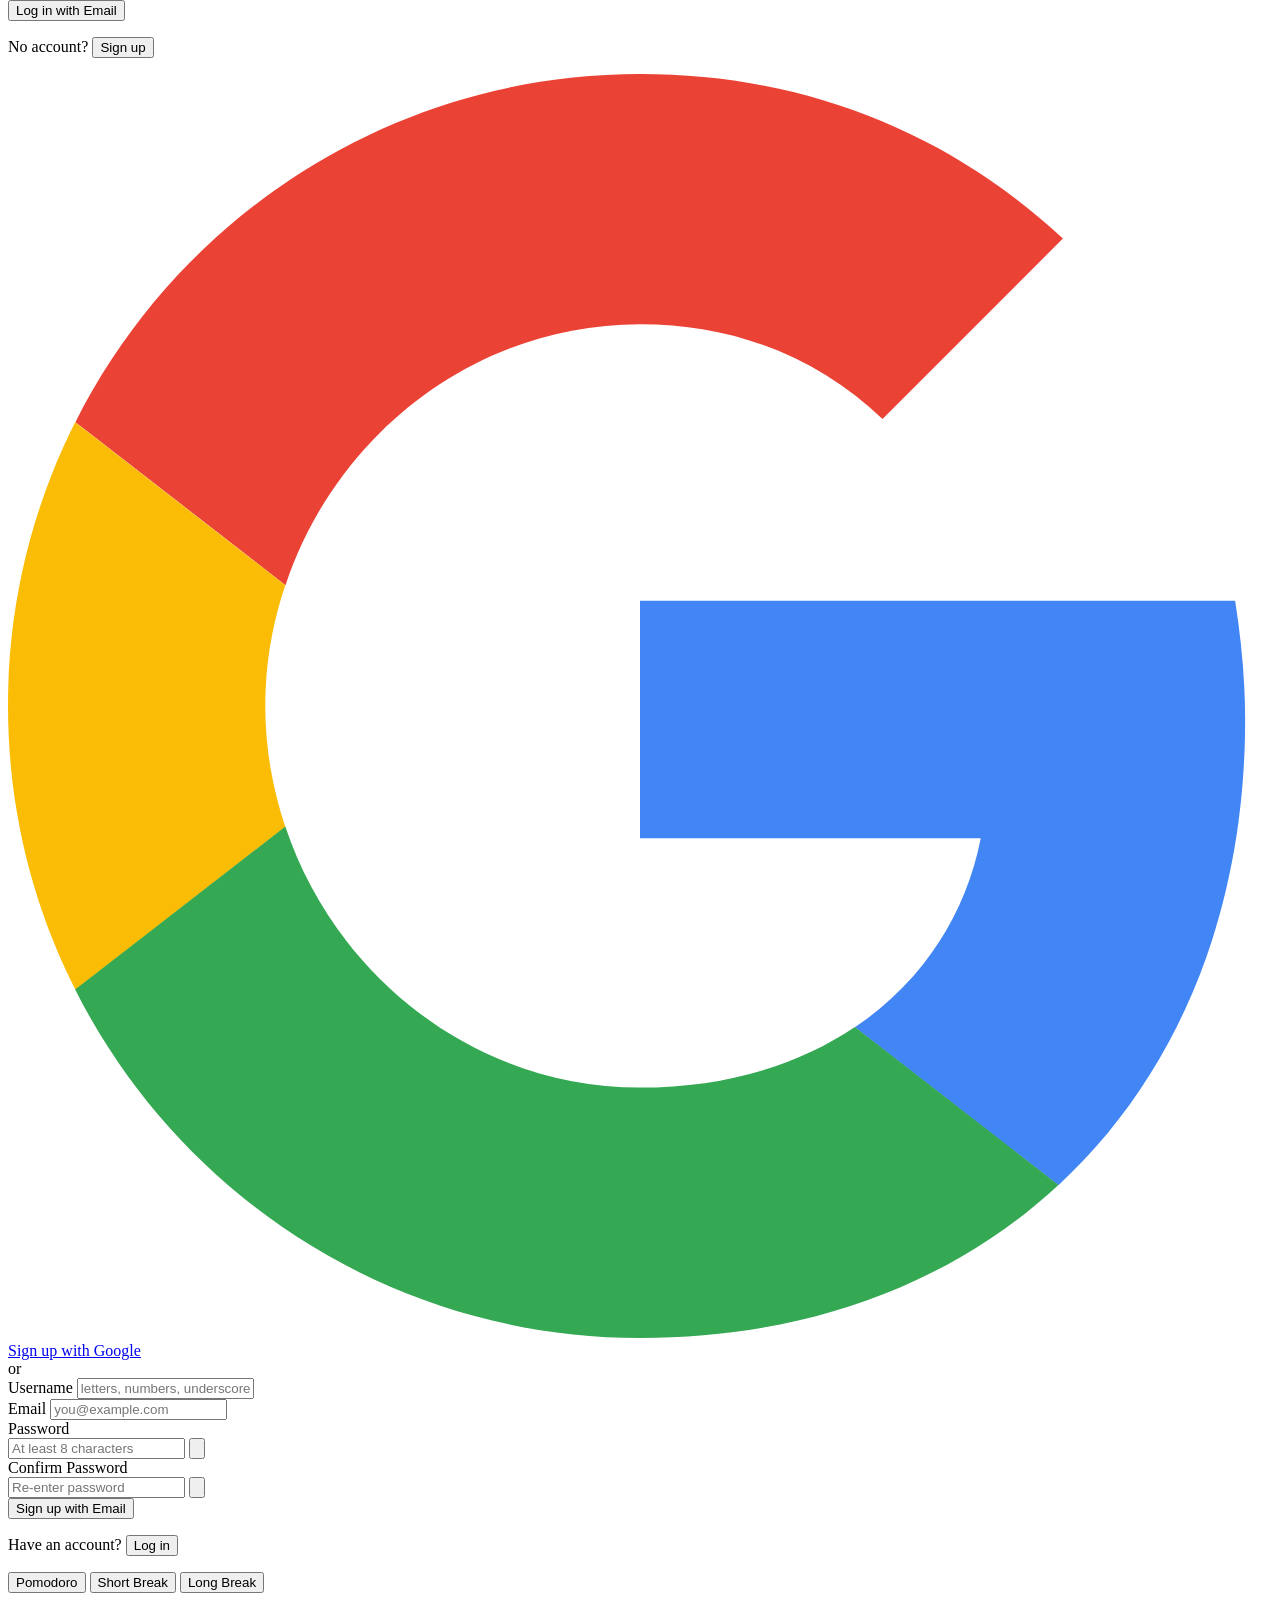
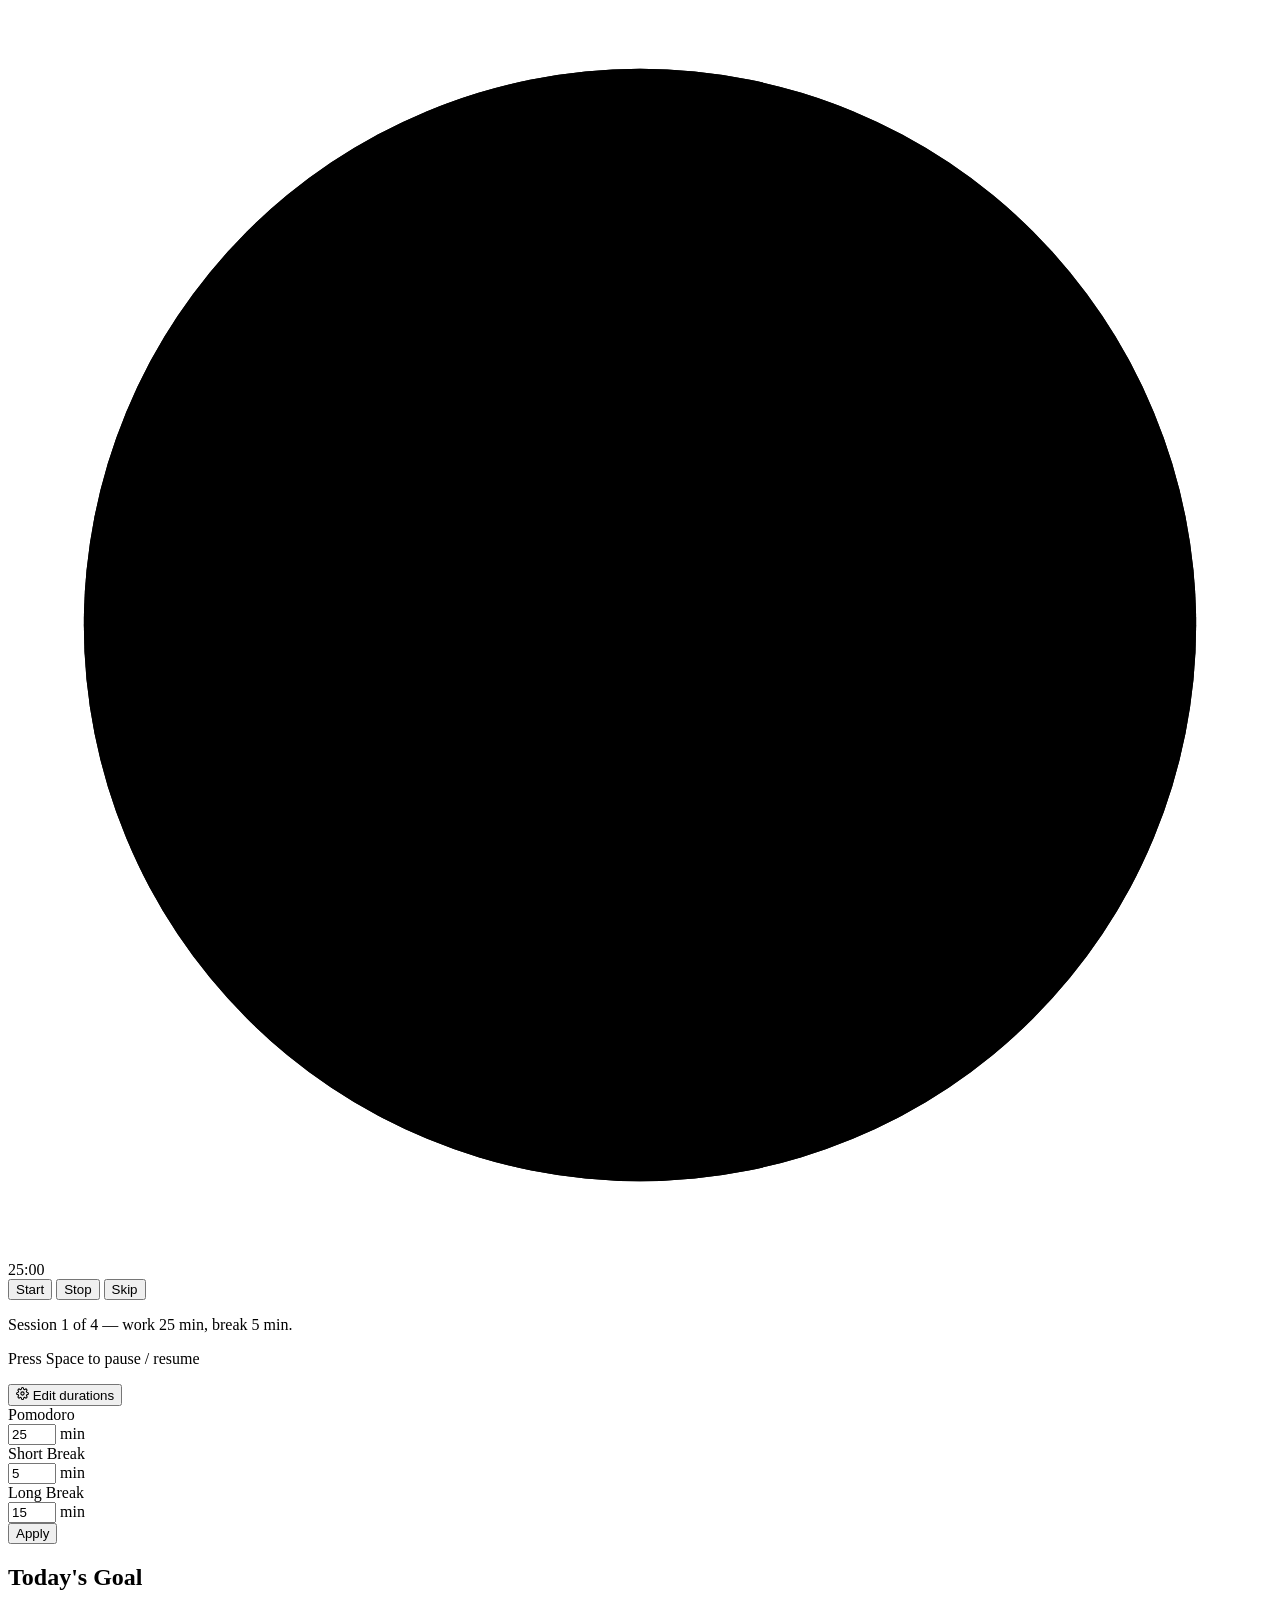
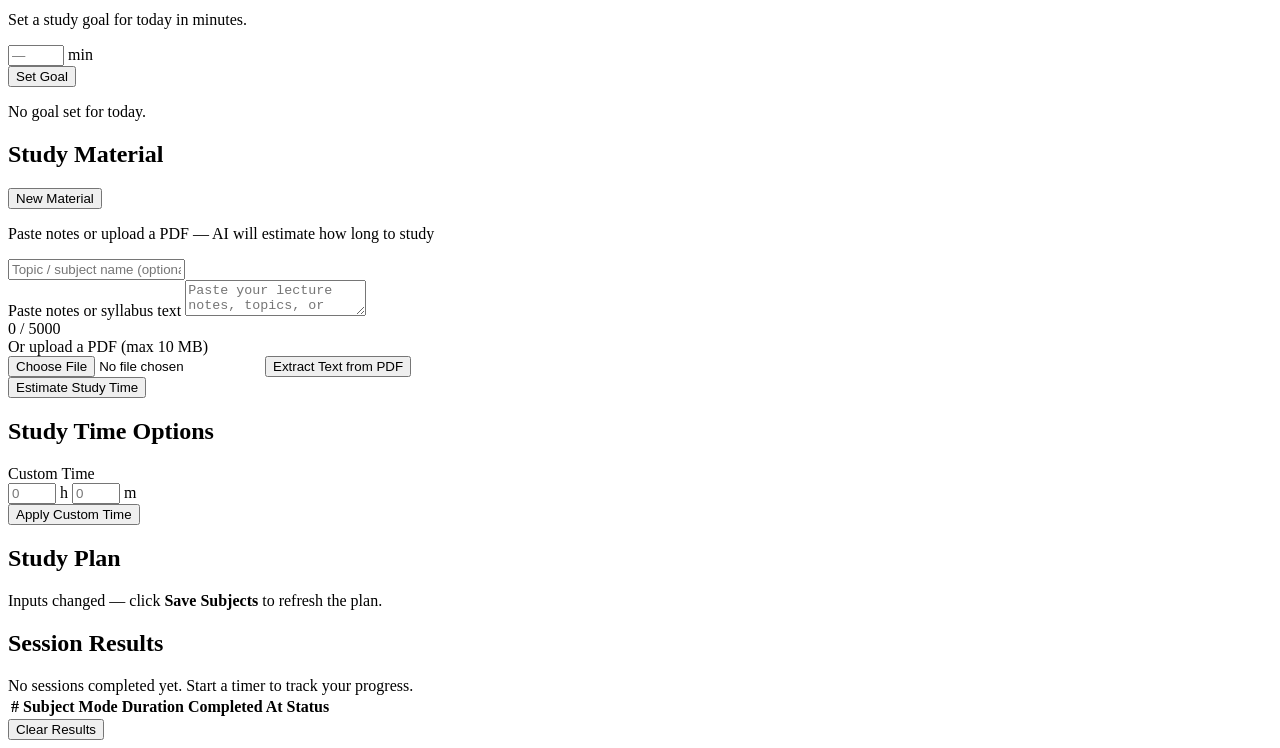
==== commit 0a3bac77: "ff" ====
--- a/StudySyncer/src/main/resources/templates/index.html
+++ b/StudySyncer/src/main/resources/templates/index.html
@@ -210,10 +210,11 @@
             <div class="timer-display" id="timer-display">25:00</div>
         </div>
 
-        <!-- Controls: Start/Pause toggle · Skip -->
+        <!-- Controls: Start/Pause toggle · Stop · Skip -->
         <div class="timer-controls">
             <button class="ctrl-btn start shine-btn" id="btn-start-pause" onclick="toggleTimer()">Start</button>
-            <button class="ctrl-btn skip"  onclick="skipTimer()">Skip</button>
+            <button class="ctrl-btn stop hidden"     id="btn-stop" onclick="stopTimer()">Stop</button>
+            <button class="ctrl-btn skip"            onclick="skipTimer()">Skip</button>
         </div>
 
         <!-- Pomodoro session info -->
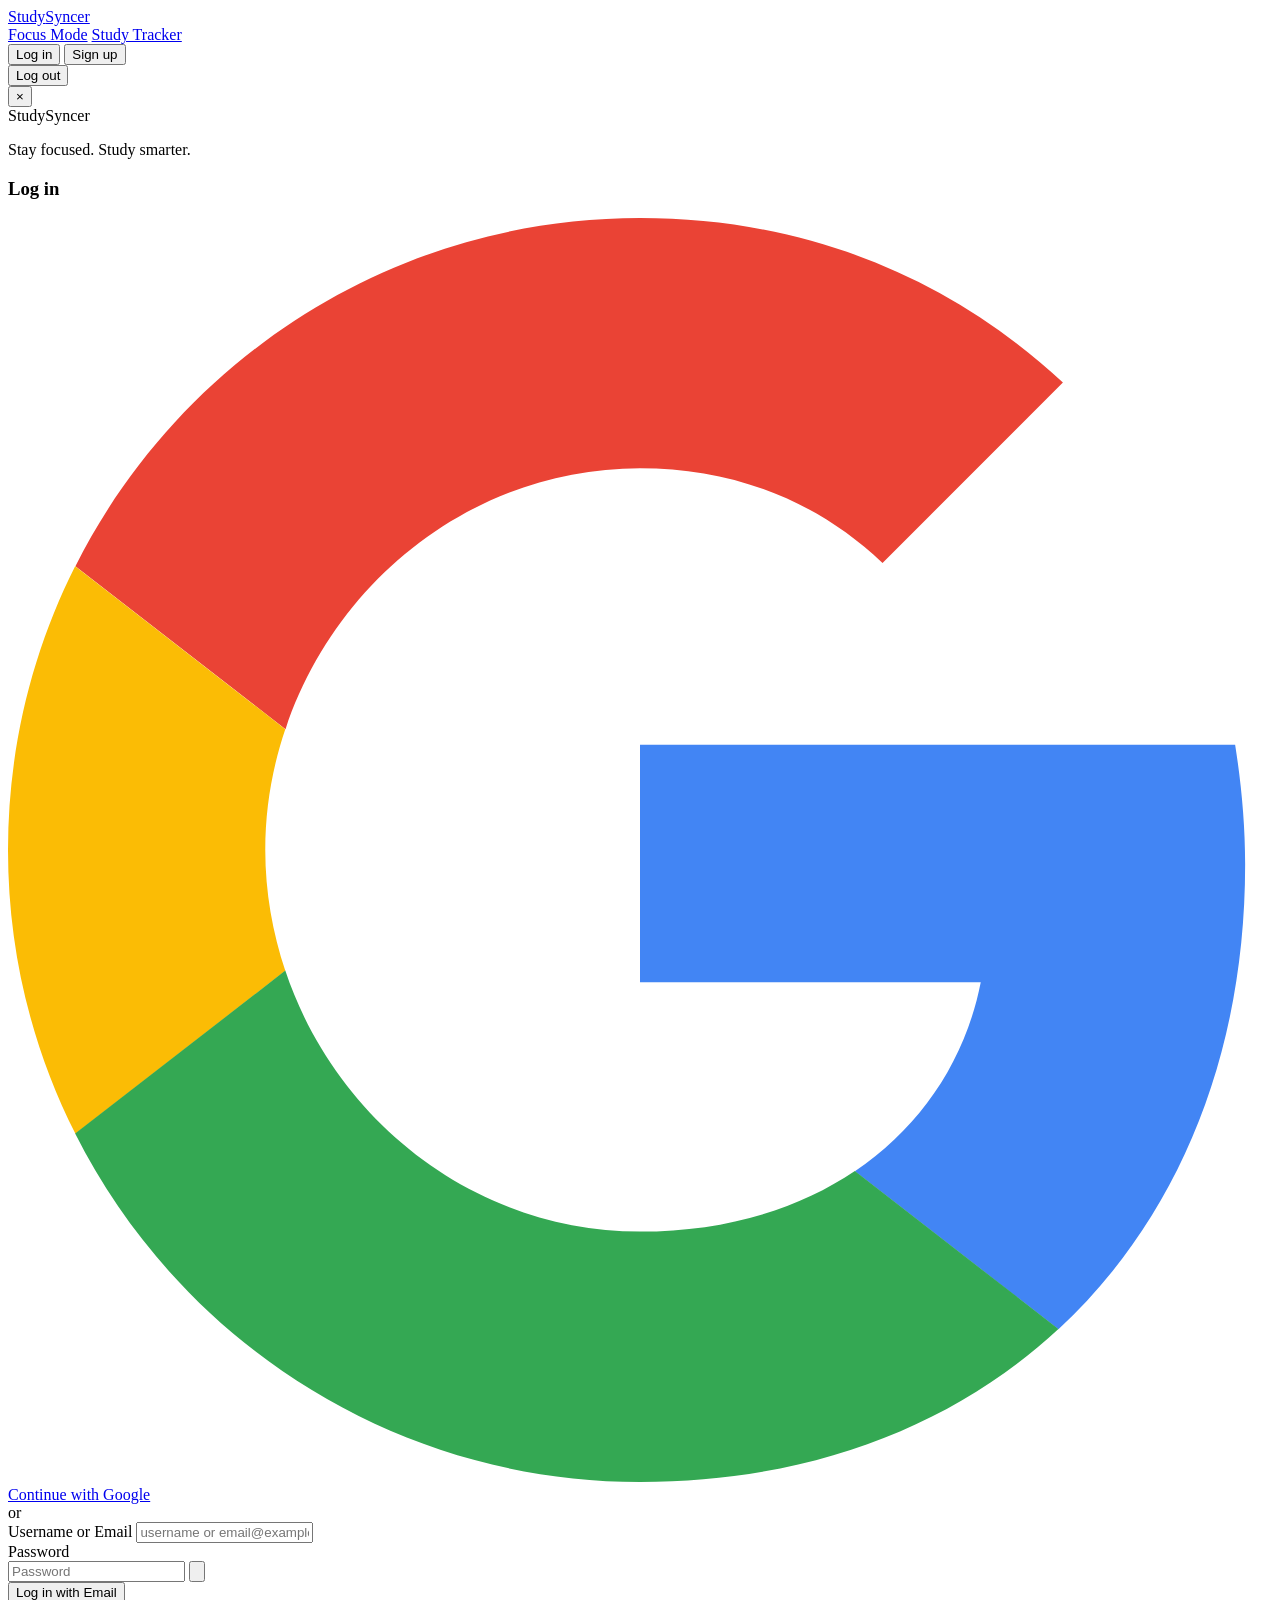
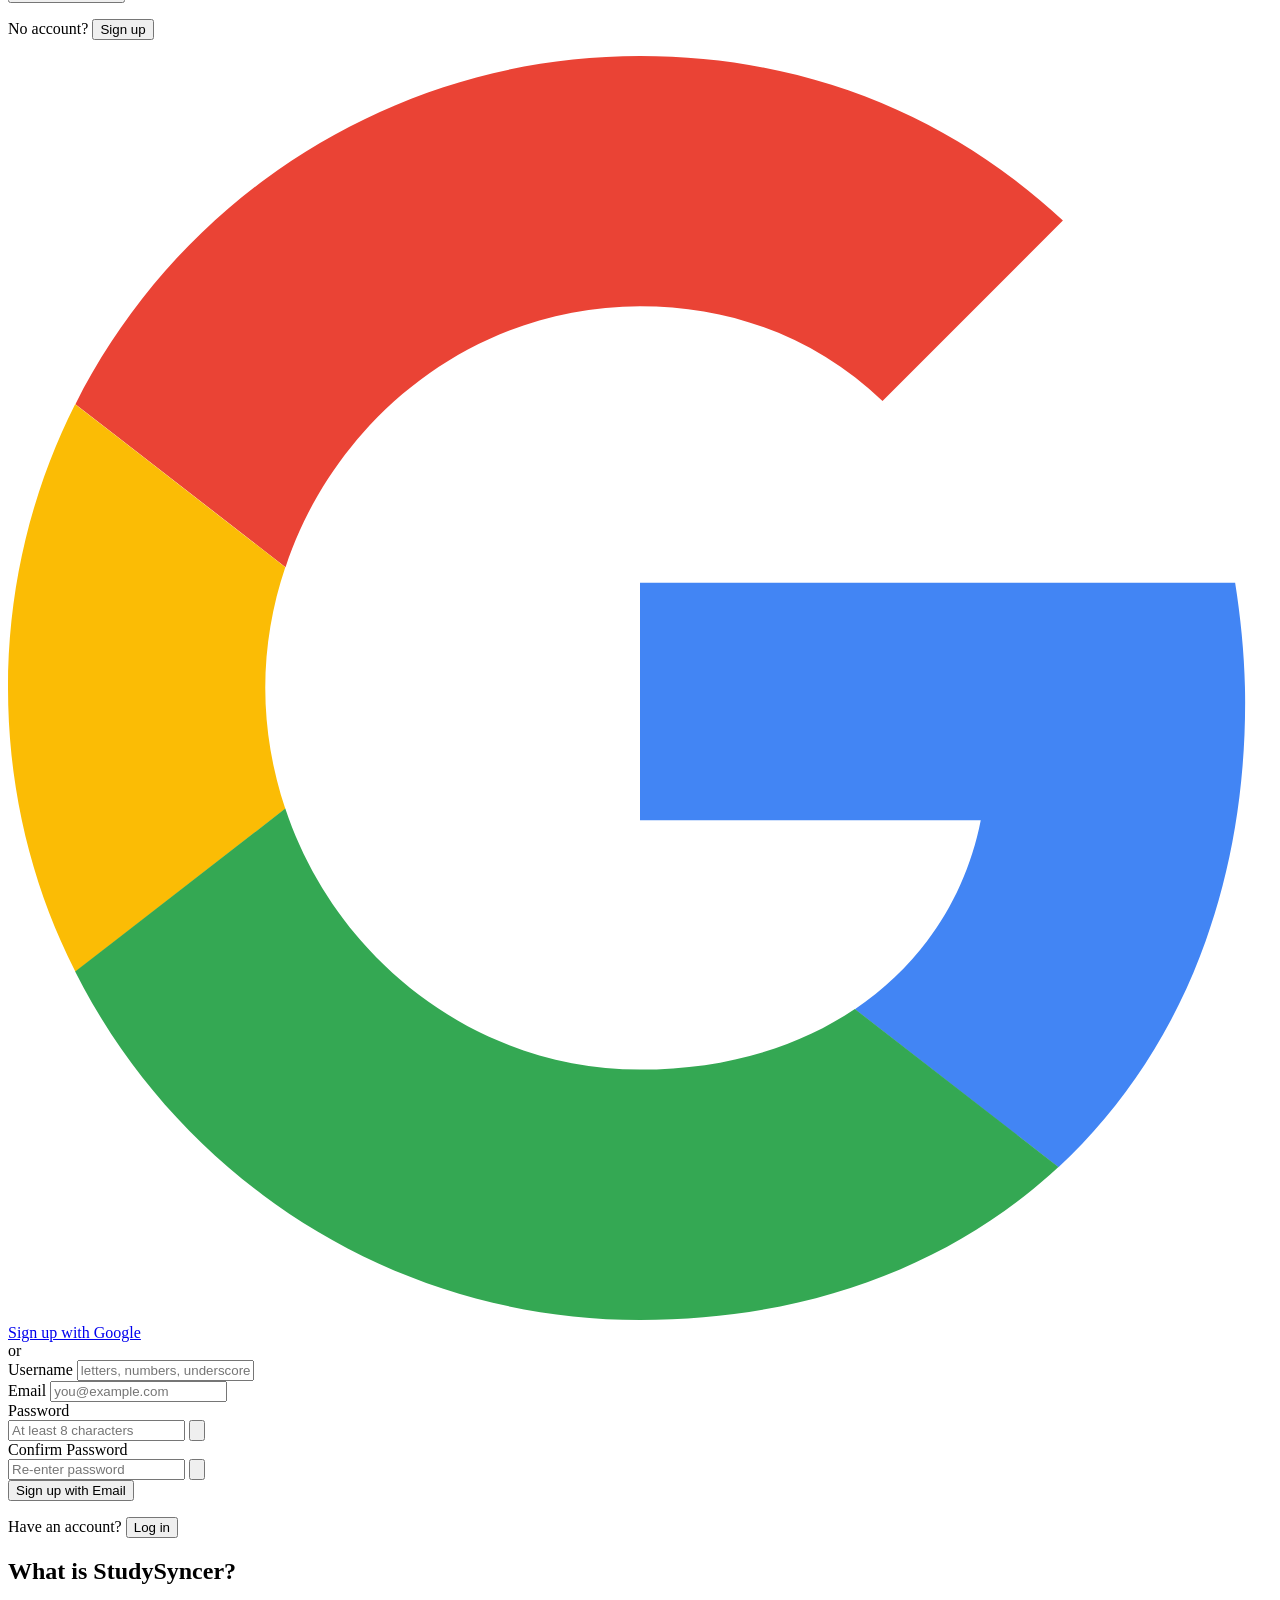
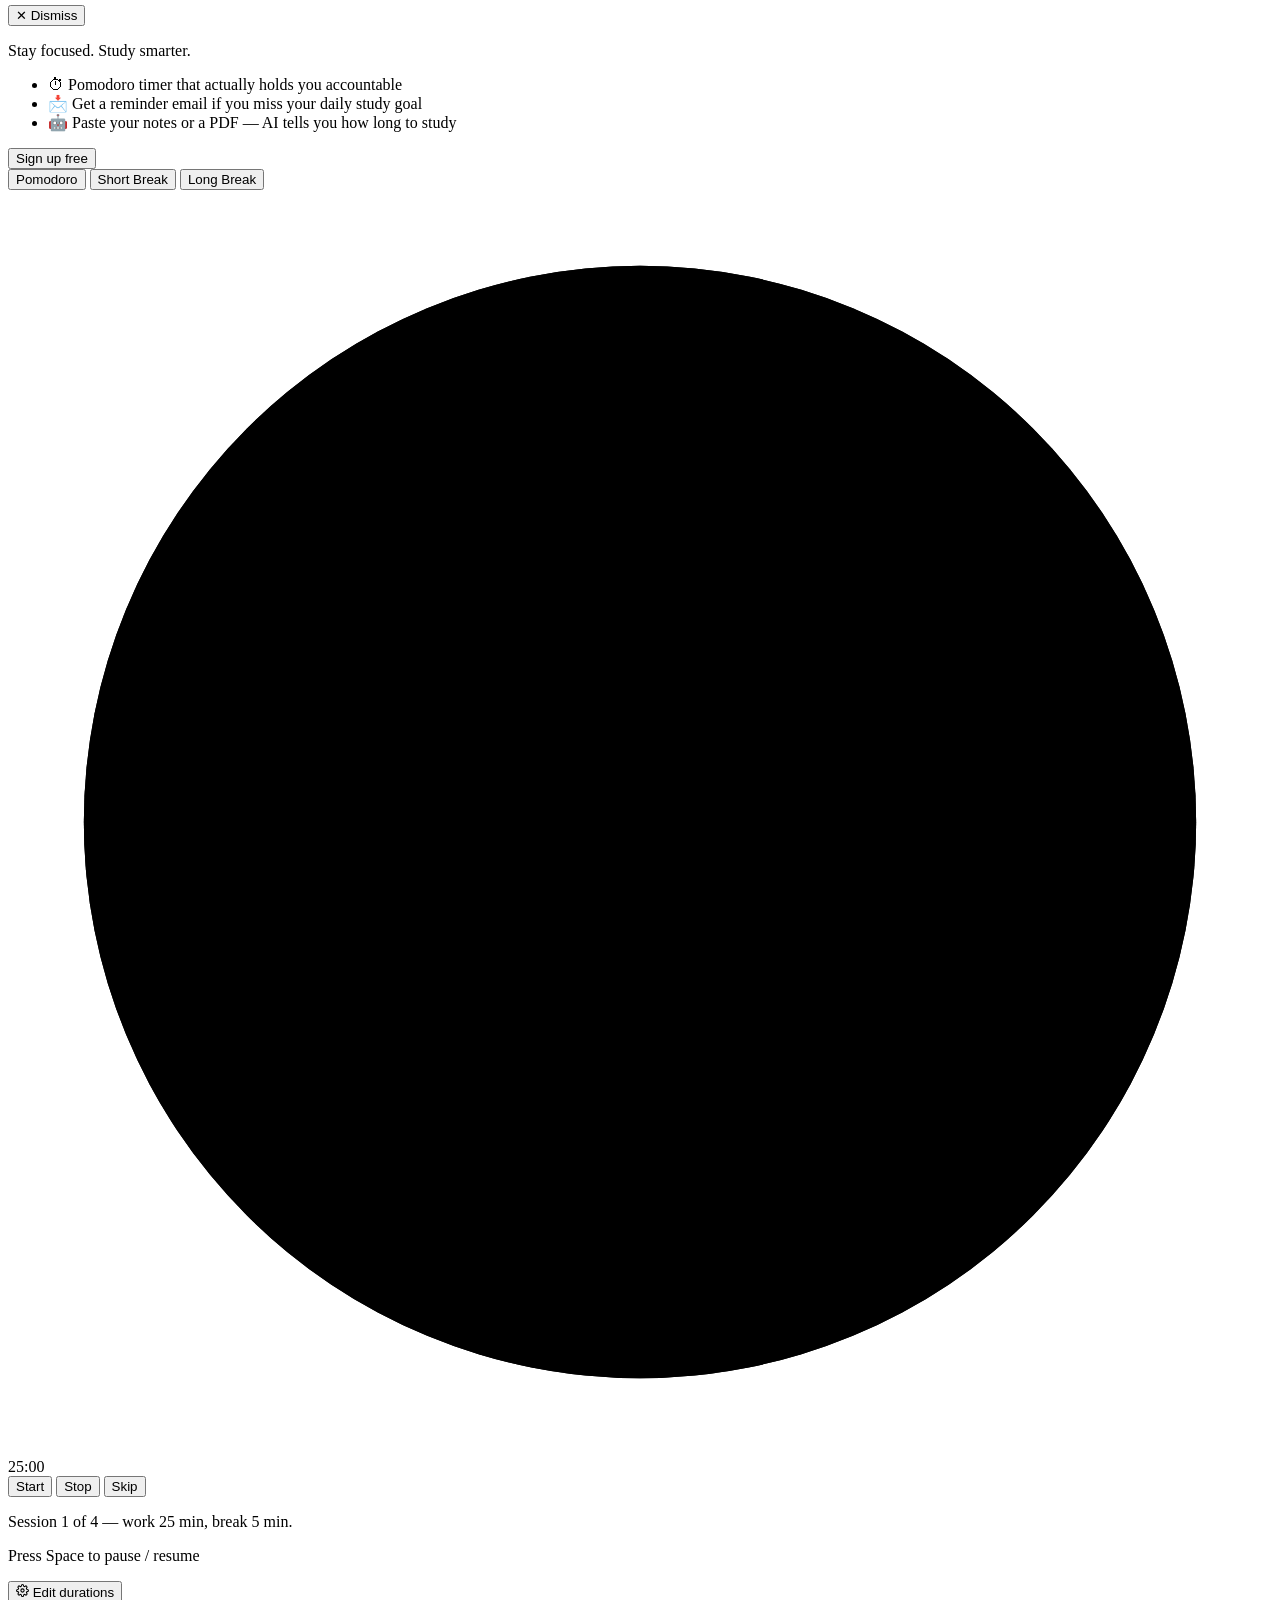
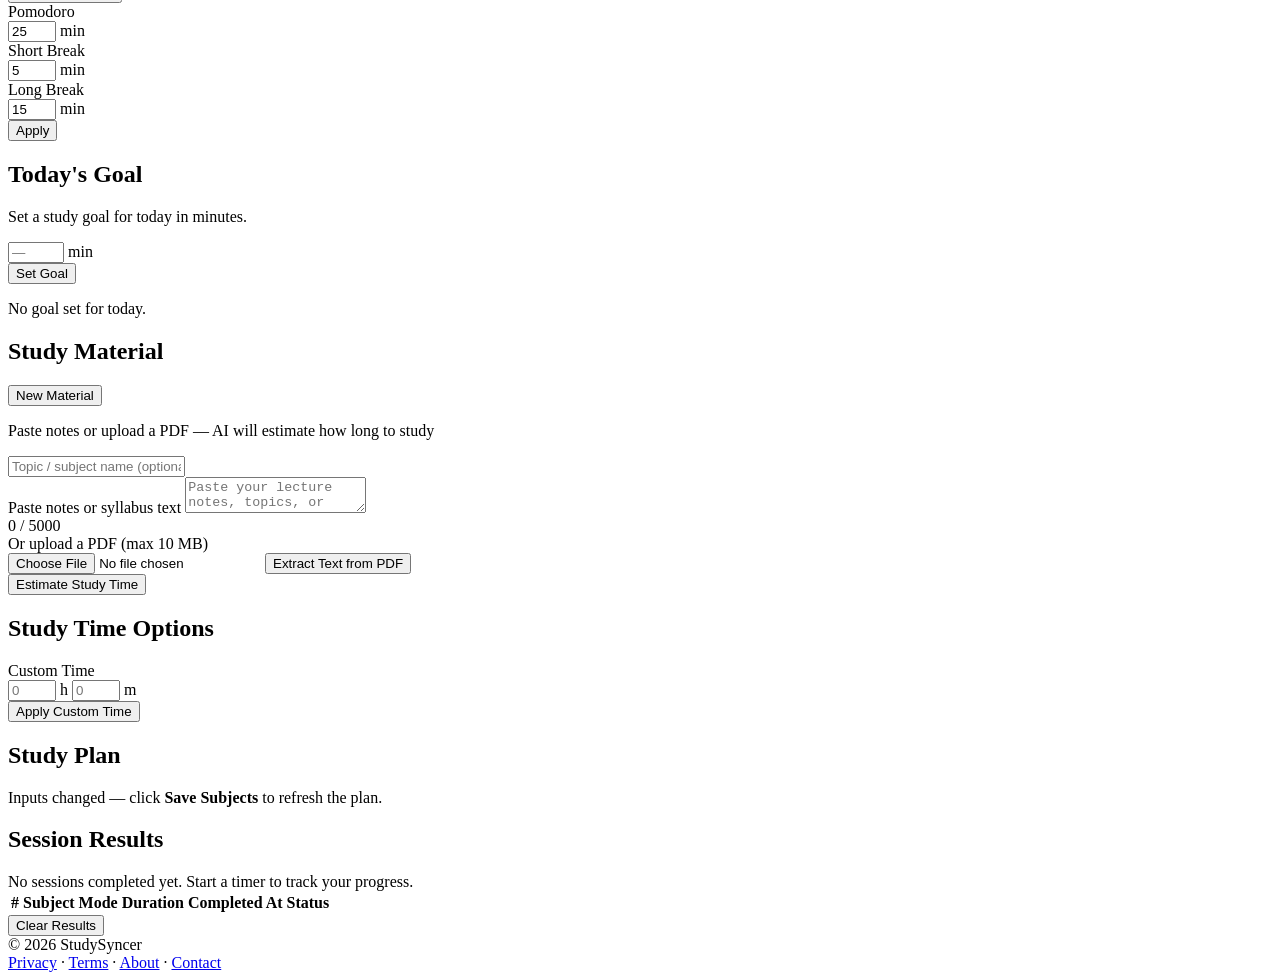
==== commit 3f26983c: "vvvv" ====
--- a/StudySyncer/src/main/resources/templates/index.html
+++ b/StudySyncer/src/main/resources/templates/index.html
@@ -3,7 +3,46 @@
 <head>
     <meta charset="UTF-8" />
     <meta name="viewport" content="width=device-width, initial-scale=1.0" />
-    <title>StudySync</title>
+    <title>StudySyncer — Pomodoro Timer with Accountability Emails &amp; AI Study Planner</title>
+    <meta name="description" content="StudySyncer is a free Pomodoro timer with accountability emails and an AI-powered study planner. Set daily goals, track focus sessions, and never miss a deadline." />
+    <link rel="canonical" href="https://www.studysyncer.com/" />
+
+    <!-- Favicons -->
+    <link rel="icon" href="/favicon.ico" />
+    <link rel="apple-touch-icon" href="/apple-touch-icon.png" />
+
+    <!-- Open Graph -->
+    <meta property="og:site_name" content="StudySyncer" />
+    <meta property="og:type" content="website" />
+    <meta property="og:url" content="https://www.studysyncer.com/" />
+    <meta property="og:title" content="StudySyncer — Pomodoro Timer with Accountability Emails &amp; AI Study Planner" />
+    <meta property="og:description" content="Free Pomodoro timer with accountability emails and AI-powered study planner. Stay focused. Study smarter." />
+    <meta property="og:image" content="https://www.studysyncer.com/og-image.png" />
+
+    <!-- Twitter -->
+    <meta name="twitter:card" content="summary_large_image" />
+    <meta name="twitter:title" content="StudySyncer — Pomodoro Timer with Accountability Emails &amp; AI Study Planner" />
+    <meta name="twitter:description" content="Free Pomodoro timer with accountability emails and AI-powered study planner. Stay focused. Study smarter." />
+    <meta name="twitter:image" content="https://www.studysyncer.com/og-image.png" />
+
+    <!-- JSON-LD structured data -->
+    <script type="application/ld+json">
+    {
+      "@context": "https://schema.org",
+      "@type": "SoftwareApplication",
+      "name": "StudySyncer",
+      "description": "Pomodoro timer with accountability emails and an AI-powered study planner. Set daily study goals, track focus sessions, and manage deadlines.",
+      "applicationCategory": "EducationalApplication",
+      "operatingSystem": "Web",
+      "url": "https://www.studysyncer.com/",
+      "offers": {
+        "@type": "Offer",
+        "price": "0",
+        "priceCurrency": "USD"
+      }
+    }
+    </script>
+
     <link rel="preconnect" href="https://fonts.googleapis.com" />
     <link rel="preconnect" href="https://fonts.gstatic.com" crossorigin />
     <link href="https://fonts.googleapis.com/css2?family=Inter:wght@400;500;600;700&family=JetBrains+Mono:wght@400;600&display=swap" rel="stylesheet" />
@@ -14,7 +53,7 @@
 
 <header>
     <div class="nav-inner">
-        <a href="/" class="nav-logo-link"><span class="logo-study">Study</span><span class="logo-sync">Sync</span></a>
+        <a href="/" class="nav-logo-link"><span class="logo-study">Study</span><span class="logo-sync">Syncer</span></a>
 
         <nav class="nav-links">
             <a href="/focus"   class="header-nav-link">Focus Mode</a>
@@ -26,7 +65,8 @@
              if the session check succeeds, avoiding a flash of empty nav. -->
         <div id="auth-bar" class="auth-bar">
             <div id="auth-guest" class="auth-guest">
-                <button class="auth-link-btn shine-btn" onclick="openModal('login')">Log in</button>
+                <button class="auth-link-btn" onclick="openModal('login')">Log in</button>
+                <button class="auth-link-btn accent shine-btn" onclick="openModal('register')">Sign up</button>
             </div>
             <div id="auth-user" class="auth-user hidden">
                 <span id="auth-username" class="auth-username"></span>
@@ -35,8 +75,6 @@
         </div>
     </div>
 </header>
-
-<div class="hero-tagline">Stay focused. Study smarter.</div>
 
 <!-- Post-auth notification banner (email verified, OAuth errors, etc.) -->
 <div id="auth-banner" class="auth-banner hidden">
@@ -49,7 +87,7 @@
      ══════════════════════════════════════════════════════════ -->
 <div id="auth-modal" class="auth-modal hidden">
     <div class="auth-modal-box" id="auth-modal-box">
-        <div class="auth-modal-logo"><span class="logo-study">Study</span><span class="logo-sync">Sync</span></div>
+        <div class="auth-modal-logo"><span class="logo-study">Study</span><span class="logo-sync">Syncer</span></div>
         <p class="auth-tagline">Stay focused. Study smarter.</p>
         <h3 id="auth-modal-title">Log in</h3>
 
@@ -184,6 +222,27 @@
 
 <main>
 
+<!-- Guest-only intro strip — explains what StudySyncer is.
+     Hidden when logged in (auth.js) or permanently dismissed (localStorage). -->
+<aside id="intro-strip" class="intro-strip hidden" aria-labelledby="intro-strip-title">
+    <div class="intro-strip-header">
+        <h1 id="intro-strip-title" class="intro-strip-title">What is StudySyncer?</h1>
+        <button type="button" class="intro-strip-dismiss"
+                onclick="dismissIntroStrip()"
+                aria-label="Dismiss intro">&#10005;&nbsp;Dismiss</button>
+    </div>
+    <p class="intro-strip-tag">Stay focused. Study smarter.</p>
+    <ul class="intro-strip-list">
+        <li>⏱ Pomodoro timer that actually holds you accountable</li>
+        <li>📩 Get a reminder email if you miss your daily study goal</li>
+        <li>🤖 Paste your notes or a PDF — AI tells you how long to study</li>
+    </ul>
+    <div class="intro-strip-cta-row">
+        <button type="button" class="auth-link-btn accent intro-strip-cta shine-btn"
+                onclick="openModal('register')">Sign up free</button>
+    </div>
+</aside>
+
 <div class="top-panel">
 
     <!-- ── Timer + Today's Goal column ── -->
@@ -192,11 +251,15 @@
     <!-- ── Timer hero ── -->
     <section class="timer-card">
 
+        <!-- Off-screen live region — announces phase transitions + start/stop
+             events. Every-second countdown ticks are NOT announced. -->
+        <div class="sr-only" aria-live="polite" aria-atomic="true" id="timer-announcer"></div>
+
         <!-- Phase tabs -->
-        <div class="timer-phase-tabs">
-            <button class="phase-tab active" id="tab-pomodoro"   onclick="setTimerPhase('pomodoro')">Pomodoro</button>
-            <button class="phase-tab"        id="tab-shortbreak" onclick="setTimerPhase('shortbreak')">Short Break</button>
-            <button class="phase-tab"        id="tab-longbreak"  onclick="setTimerPhase('longbreak')">Long Break</button>
+        <div class="timer-phase-tabs" role="tablist" aria-label="Timer phase">
+            <button class="phase-tab active" id="tab-pomodoro"   role="tab" aria-selected="true"  onclick="setTimerPhase('pomodoro')">Pomodoro</button>
+            <button class="phase-tab"        id="tab-shortbreak" role="tab" aria-selected="false" onclick="setTimerPhase('shortbreak')">Short Break</button>
+            <button class="phase-tab"        id="tab-longbreak"  role="tab" aria-selected="false" onclick="setTimerPhase('longbreak')">Long Break</button>
         </div>
 
         <!-- Circular progress ring — timer display sits exactly in center -->
@@ -460,18 +523,32 @@
     </section>
 </main>
 
+<footer class="site-footer">
+    <span>© 2026 StudySyncer</span>
+    <div class="site-footer-links">
+        <a href="/privacy">Privacy</a>
+        <span class="site-footer-sep">·</span>
+        <a href="/terms">Terms</a>
+        <span class="site-footer-sep">·</span>
+        <a href="/about">About</a>
+        <span class="site-footer-sep">·</span>
+        <a href="mailto:[CONTACT_EMAIL_TO_FILL]">Contact</a>
+    </div>
+</footer>
+
 <script th:src="@{/js/subjects.js}"></script>
 <script th:src="@{/js/timer-core.js}"></script>
 <script th:src="@{/js/timer.js}"></script>
 <script th:src="@{/js/auth.js}"></script>
 <script th:src="@{/js/deadlines.js}"></script>
 <script>
-    // Boot the priority widget after auth is resolved
-    // auth.js calls initAuth() which sets up the session; we run deadlines after.
-    document.addEventListener('DOMContentLoaded', function() {
-        // Small delay so auth.js has time to resolve the session
-        setTimeout(initDeadlines, 400);
-    });
+    // Boot the priority widget after auth.js has resolved the session.
+    // `window.authReady` is a Promise set by auth.js; awaiting it removes the
+    // previous 400 ms setTimeout race with /api/auth/me.
+    (async function () {
+        try { await window.authReady; } catch (_) {}
+        if (typeof initDeadlines === 'function') initDeadlines();
+    })();
 </script>
 <script>
 /* ── Drag-and-drop PDF handler ── */
@@ -521,11 +598,13 @@
     //   - Including in POST /api/daily-goal body
     //   - Including in POST /api/auth/accountability-email body
     // This is the canonical IANA timezone string, e.g. "America/Toronto".
+    // Fallback is "UTC" — using a Canadian timezone when Intl fails would
+    // silently misreport every non-Canadian user's day boundary.
     const USER_TIMEZONE = (function () {
         try {
-            return Intl.DateTimeFormat().resolvedOptions().timeZone || 'America/Toronto';
+            return Intl.DateTimeFormat().resolvedOptions().timeZone || 'UTC';
         } catch (_) {
-            return 'America/Toronto';
+            return 'UTC';
         }
     })();
 
@@ -903,15 +982,16 @@
     window.fetchTodayGoal = fetchTodayGoal;
 
     // ════════════════════════════════════════════════════
-    // Init — fallback: fire after 800 ms in case auth
-    // resolves before this listener runs (rare).
-    // The definitive call comes from auth.js after /api/auth/me
-    // completes, so there is no race condition.
-    // ════════════════════════════════════════════════════
-
-    document.addEventListener('DOMContentLoaded', function () {
-        setTimeout(fetchTodayGoal, 800);
-    });
+    // Init — chain off window.authReady so there is no race.
+    // auth.js's initAuth() calls fetchTodayGoal() itself on the
+    // logged-in branch; this block covers the guest branch
+    // (otherwise the localStorage goal would never render).
+    // ════════════════════════════════════════════════════
+
+    (async function () {
+        try { await window.authReady; } catch (_) {}
+        if (!window.currentUser) fetchTodayGoal();
+    })();
 })();
 </script>
 </body>
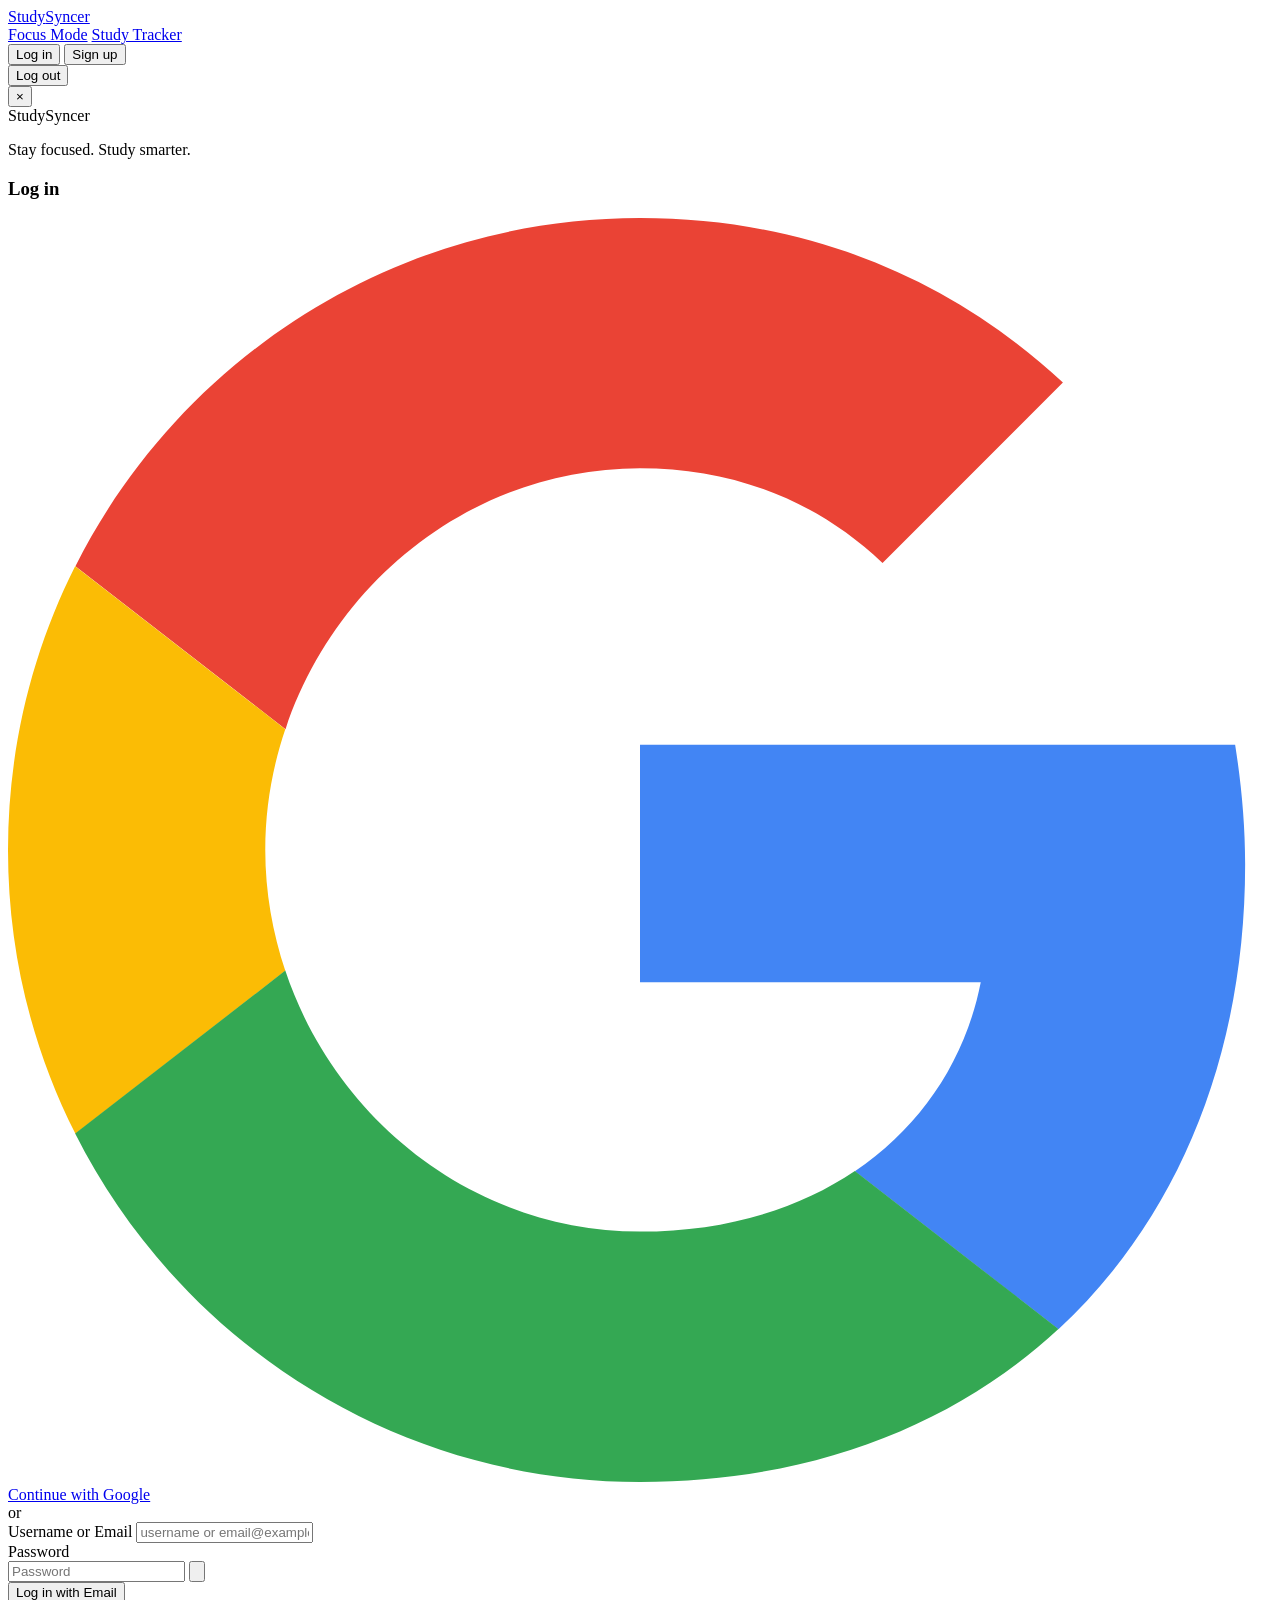
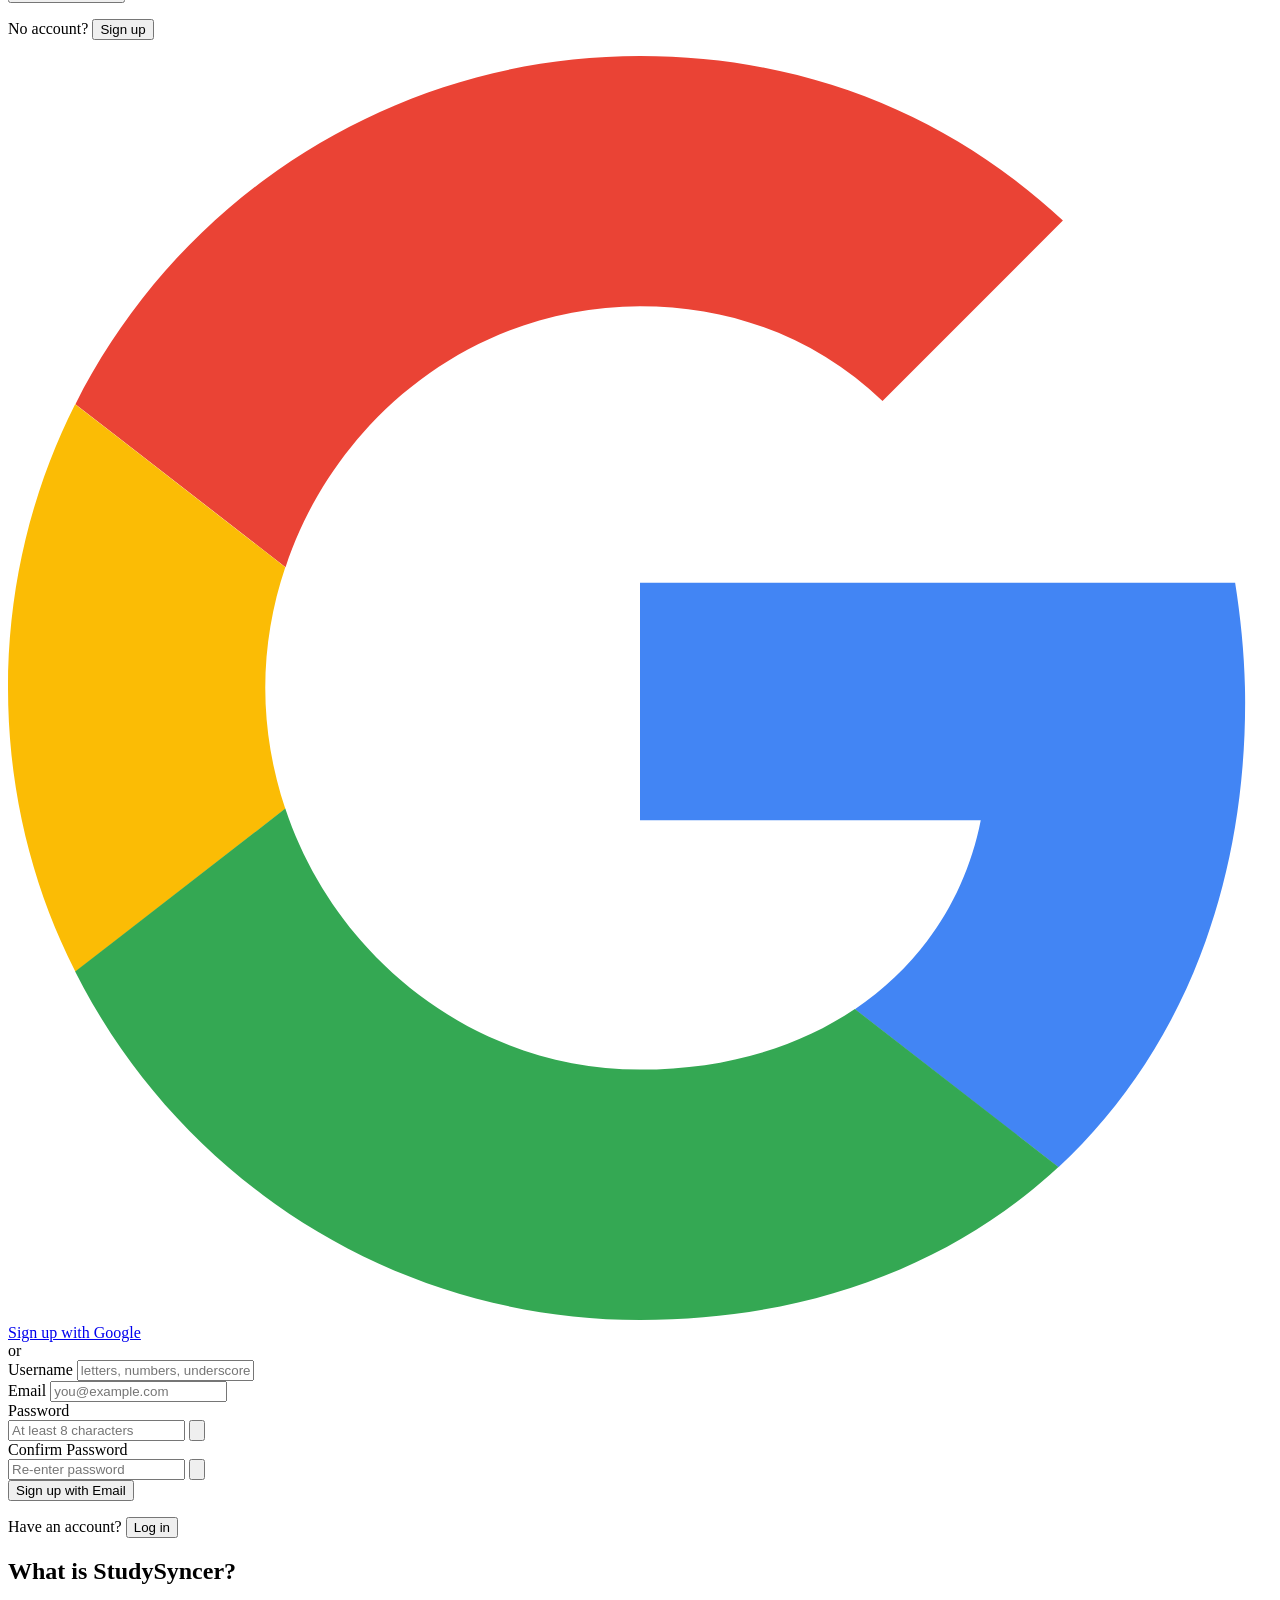
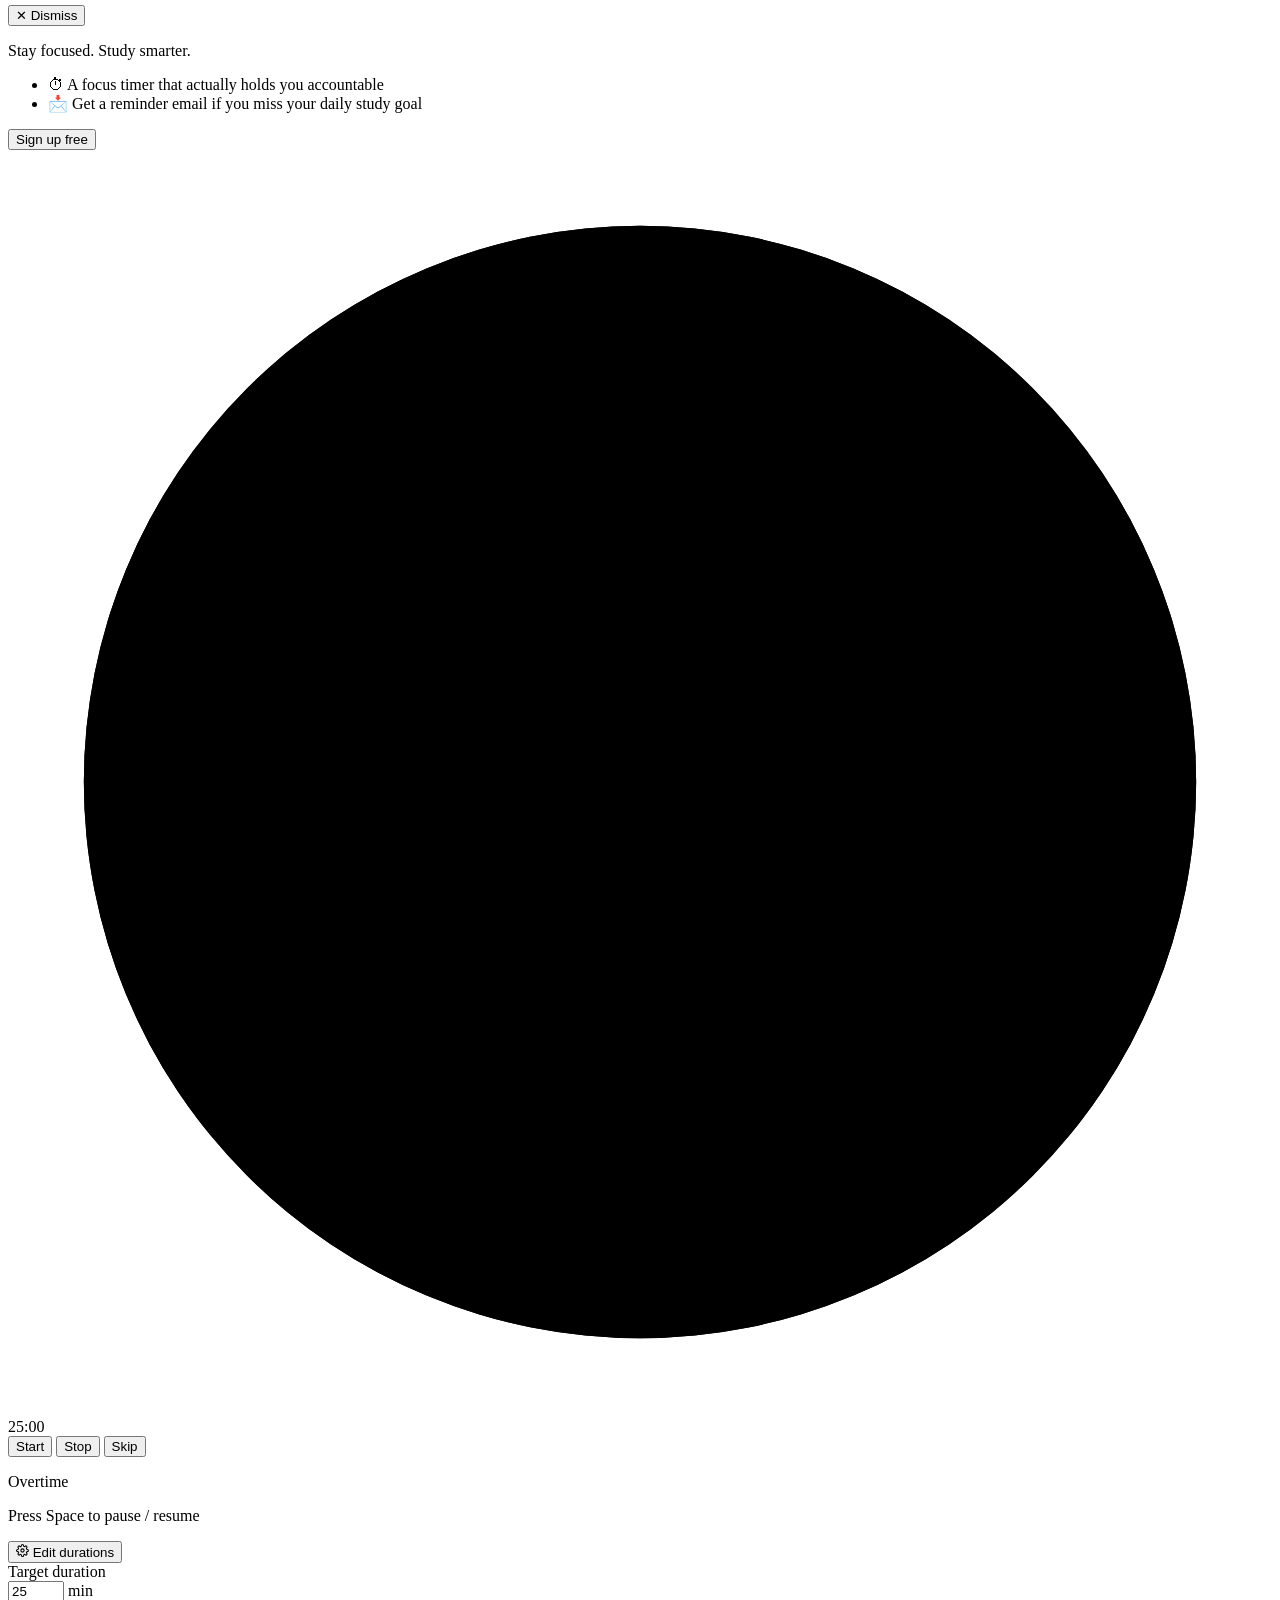
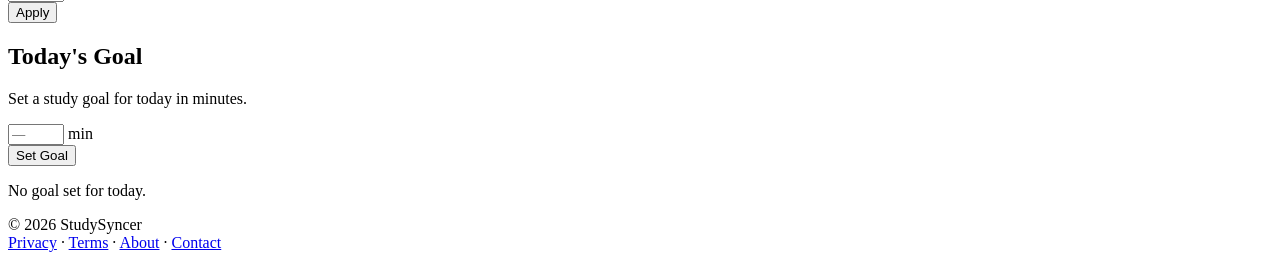
==== commit 00261e86: "ll" ====
--- a/StudySyncer/src/main/resources/templates/index.html
+++ b/StudySyncer/src/main/resources/templates/index.html
@@ -3,8 +3,8 @@
 <head>
     <meta charset="UTF-8" />
     <meta name="viewport" content="width=device-width, initial-scale=1.0" />
-    <title>StudySyncer — Pomodoro Timer with Accountability Emails &amp; AI Study Planner</title>
-    <meta name="description" content="StudySyncer is a free Pomodoro timer with accountability emails and an AI-powered study planner. Set daily goals, track focus sessions, and never miss a deadline." />
+    <title>StudySyncer — Focus Timer with Accountability Emails</title>
+    <meta name="description" content="StudySyncer is a free focus timer with accountability emails. Set daily study goals, track focus sessions, and stay on target." />
     <link rel="canonical" href="https://www.studysyncer.com/" />
 
     <!-- Favicons -->
@@ -15,14 +15,14 @@
     <meta property="og:site_name" content="StudySyncer" />
     <meta property="og:type" content="website" />
     <meta property="og:url" content="https://www.studysyncer.com/" />
-    <meta property="og:title" content="StudySyncer — Pomodoro Timer with Accountability Emails &amp; AI Study Planner" />
-    <meta property="og:description" content="Free Pomodoro timer with accountability emails and AI-powered study planner. Stay focused. Study smarter." />
+    <meta property="og:title" content="StudySyncer — Focus Timer with Accountability Emails" />
+    <meta property="og:description" content="Free focus timer with accountability emails. Stay focused. Study smarter." />
     <meta property="og:image" content="https://www.studysyncer.com/og-image.png" />
 
     <!-- Twitter -->
     <meta name="twitter:card" content="summary_large_image" />
-    <meta name="twitter:title" content="StudySyncer — Pomodoro Timer with Accountability Emails &amp; AI Study Planner" />
-    <meta name="twitter:description" content="Free Pomodoro timer with accountability emails and AI-powered study planner. Stay focused. Study smarter." />
+    <meta name="twitter:title" content="StudySyncer — Focus Timer with Accountability Emails" />
+    <meta name="twitter:description" content="Free focus timer with accountability emails. Stay focused. Study smarter." />
     <meta name="twitter:image" content="https://www.studysyncer.com/og-image.png" />
 
     <!-- JSON-LD structured data -->
@@ -31,7 +31,7 @@
       "@context": "https://schema.org",
       "@type": "SoftwareApplication",
       "name": "StudySyncer",
-      "description": "Pomodoro timer with accountability emails and an AI-powered study planner. Set daily study goals, track focus sessions, and manage deadlines.",
+      "description": "Focus timer with accountability emails. Set daily study goals and track focus sessions.",
       "applicationCategory": "EducationalApplication",
       "operatingSystem": "Web",
       "url": "https://www.studysyncer.com/",
@@ -233,9 +233,8 @@
     </div>
     <p class="intro-strip-tag">Stay focused. Study smarter.</p>
     <ul class="intro-strip-list">
-        <li>⏱ Pomodoro timer that actually holds you accountable</li>
+        <li>⏱ A focus timer that actually holds you accountable</li>
         <li>📩 Get a reminder email if you miss your daily study goal</li>
-        <li>🤖 Paste your notes or a PDF — AI tells you how long to study</li>
     </ul>
     <div class="intro-strip-cta-row">
         <button type="button" class="auth-link-btn accent intro-strip-cta shine-btn"
@@ -254,13 +253,6 @@
         <!-- Off-screen live region — announces phase transitions + start/stop
              events. Every-second countdown ticks are NOT announced. -->
         <div class="sr-only" aria-live="polite" aria-atomic="true" id="timer-announcer"></div>
-
-        <!-- Phase tabs -->
-        <div class="timer-phase-tabs" role="tablist" aria-label="Timer phase">
-            <button class="phase-tab active" id="tab-pomodoro"   role="tab" aria-selected="true"  onclick="setTimerPhase('pomodoro')">Pomodoro</button>
-            <button class="phase-tab"        id="tab-shortbreak" role="tab" aria-selected="false" onclick="setTimerPhase('shortbreak')">Short Break</button>
-            <button class="phase-tab"        id="tab-longbreak"  role="tab" aria-selected="false" onclick="setTimerPhase('longbreak')">Long Break</button>
-        </div>
 
         <!-- Circular progress ring — timer display sits exactly in center -->
         <div class="timer-ring-wrap" id="timer-ring-wrap">
@@ -280,18 +272,8 @@
             <button class="ctrl-btn skip"            onclick="skipTimer()">Skip</button>
         </div>
 
-        <!-- Pomodoro session info -->
-        <p class="pomodoro-info" id="pomodoro-info">
-            Session <span id="session-count">1</span> of 4 &mdash; work 25 min, break 5 min.
-        </p>
-
-        <!-- Session progress dots -->
-        <div class="session-dots" id="session-dots">
-            <span class="session-dot" id="dot-1"></span>
-            <span class="session-dot" id="dot-2"></span>
-            <span class="session-dot" id="dot-3"></span>
-            <span class="session-dot" id="dot-4"></span>
-        </div>
+        <!-- Overtime indicator — shown only when elapsed > target -->
+        <p class="timer-overtime-label hidden" id="timer-overtime-label">Overtime</p>
 
         <p class="space-hint">Press Space to pause / resume</p>
 
@@ -309,23 +291,9 @@
             <div class="timer-settings-panel hidden" id="timer-settings-panel">
                 <div class="dur-row">
                     <div class="dur-field">
-                        <label class="dur-label" for="dur-pomodoro">Pomodoro</label>
+                        <label class="dur-label" for="dur-target">Target duration</label>
                         <div class="dur-input-wrap">
-                            <input type="number" id="dur-pomodoro" class="dur-input" value="25" min="1" max="99" />
-                            <span class="dur-unit">min</span>
-                        </div>
-                    </div>
-                    <div class="dur-field">
-                        <label class="dur-label" for="dur-shortbreak">Short Break</label>
-                        <div class="dur-input-wrap">
-                            <input type="number" id="dur-shortbreak" class="dur-input" value="5" min="1" max="99" />
-                            <span class="dur-unit">min</span>
-                        </div>
-                    </div>
-                    <div class="dur-field">
-                        <label class="dur-label" for="dur-longbreak">Long Break</label>
-                        <div class="dur-input-wrap">
-                            <input type="number" id="dur-longbreak" class="dur-input" value="15" min="1" max="99" />
+                            <input type="number" id="dur-target" class="dur-input" value="25" min="1" max="999" />
                             <span class="dur-unit">min</span>
                         </div>
                     </div>
@@ -411,116 +379,8 @@
 
     </div><!-- /timer-col -->
 
-    <!-- ── Study Material ── -->
-    <section class="syllabus-card">
-        <div class="syllabus-header">
-            <h2>Study Material</h2>
-            <button class="clear-btn" onclick="startNewMaterial()">New Material</button>
-        </div>
-        <p class="card-hint">Paste notes or upload a PDF — AI will estimate how long to study</p>
-
-        <div id="document-input-panel">
-
-            <div class="subject-field">
-                <input type="text" id="doc-subject-name" class="field-input"
-                       placeholder="Topic / subject name (optional)" />
-            </div>
-
-            <div class="doc-section">
-                <label class="doc-label">Paste notes or syllabus text</label>
-                <textarea id="doc-notes-input" class="field-input doc-notes-textarea"
-                          placeholder="Paste your lecture notes, topics, or syllabus here..."></textarea>
-                <div class="char-count" id="doc-notes-count">0 / 5000</div>
-            </div>
-
-            <div class="doc-section">
-                <label class="doc-label">Or upload a PDF <span class="doc-limit-note">(max 10 MB)</span></label>
-                <div class="drop-zone doc-upload-row" id="pdf-drop-zone"
-                     ondragover="handlePdfDragOver(event)"
-                     ondragleave="handlePdfDragLeave(event)"
-                     ondrop="handlePdfDrop(event)">
-                    <input type="file" id="doc-pdf-input" accept=".pdf" class="doc-file-input" />
-                    <button id="btn-extract-pdf" class="apply-btn" onclick="extractPdfText()">Extract Text from PDF</button>
-                </div>
-                <span id="doc-file-error" class="field-error hidden"></span>
-                <span id="doc-extract-status" class="save-status"></span>
-            </div>
-
-            <div class="syllabus-footer">
-                <button id="btn-estimate" class="save-btn shine-btn" onclick="estimateStudyTime()"
-                        title="AI estimates how long to study based on your notes">Estimate Study Time</button>
-                <span id="doc-save-status" class="save-status"></span>
-            </div>
-        </div>
-    </section><!-- /syllabus-card -->
-
 </div><!-- /top-panel -->
 
-    <!-- ── Study Priority Widget ── -->
-    <section class="priority-widget-section">
-        <div id="priority-widget" class="priority-widget">
-            <!-- Populated by deadlines.js -->
-        </div>
-    </section>
-
-    <!-- Study time estimation options -->
-    <section id="estimation-card" class="estimation-card hidden">
-        <div class="estimation-header">
-            <h2>Study Time Options</h2>
-            <span id="estimate-source-badge" class="estimate-source-badge"></span>
-            <span id="estimation-rationale" class="estimation-rationale"></span>
-        </div>
-        <div id="estimation-options" class="estimation-options"></div>
-
-        <div id="custom-time-card" class="custom-time-card">
-            <span class="est-label">Custom Time</span>
-            <div class="custom-time-inputs">
-                <input type="number" id="custom-hours" class="field-input custom-time-input"
-                       placeholder="0" min="0" max="23" />
-                <span class="custom-time-sep">h</span>
-                <input type="number" id="custom-minutes" class="field-input custom-time-input"
-                       placeholder="0" min="0" max="59" />
-                <span class="custom-time-sep">m</span>
-            </div>
-            <span id="custom-time-error" class="field-error hidden"></span>
-            <button class="apply-btn" onclick="applyCustomTime()">Apply Custom Time</button>
-        </div>
-    </section>
-
-    <!-- Study plan output -->
-    <section id="study-plan-card" class="study-plan-card hidden">
-        <div class="study-plan-header">
-            <h2>Study Plan</h2>
-            <span id="study-plan-total" class="study-plan-total"></span>
-        </div>
-        <div id="plan-stale-notice" class="plan-stale-notice hidden">
-            Inputs changed &mdash; click <strong>Save Subjects</strong> to refresh the plan.
-        </div>
-        <div id="study-plan-items" class="study-plan-items"></div>
-    </section>
-
-    <!-- Session results / log -->
-    <section class="results-card">
-        <h2>Session Results</h2>
-        <div id="progress-summary" class="progress-summary"></div>
-        <div id="results-empty" class="results-empty">No sessions completed yet. Start a timer to track your progress.</div>
-        <div class="table-wrap">
-        <table id="results-table" class="results-table hidden">
-            <thead>
-                <tr>
-                    <th>#</th>
-                    <th>Subject</th>
-                    <th>Mode</th>
-                    <th>Duration</th>
-                    <th>Completed At</th>
-                    <th>Status</th>
-                </tr>
-            </thead>
-            <tbody id="results-body"></tbody>
-        </table>
-        </div>
-        <button class="clear-btn" onclick="clearResults()">Clear Results</button>
-    </section>
 </main>
 
 <footer class="site-footer">
@@ -536,51 +396,9 @@
     </div>
 </footer>
 
-<script th:src="@{/js/subjects.js}"></script>
 <script th:src="@{/js/timer-core.js}"></script>
 <script th:src="@{/js/timer.js}"></script>
 <script th:src="@{/js/auth.js}"></script>
-<script th:src="@{/js/deadlines.js}"></script>
-<script>
-    // Boot the priority widget after auth.js has resolved the session.
-    // `window.authReady` is a Promise set by auth.js; awaiting it removes the
-    // previous 400 ms setTimeout race with /api/auth/me.
-    (async function () {
-        try { await window.authReady; } catch (_) {}
-        if (typeof initDeadlines === 'function') initDeadlines();
-    })();
-</script>
-<script>
-/* ── Drag-and-drop PDF handler ── */
-function handlePdfDragOver(e) {
-    e.preventDefault();
-    e.dataTransfer.dropEffect = 'copy';
-    document.getElementById('pdf-drop-zone').classList.add('drag-over');
-}
-
-function handlePdfDragLeave(e) {
-    document.getElementById('pdf-drop-zone').classList.remove('drag-over');
-}
-
-function handlePdfDrop(e) {
-    e.preventDefault();
-    document.getElementById('pdf-drop-zone').classList.remove('drag-over');
-    const file = e.dataTransfer.files[0];
-    if (!file) return;
-    if (file.type !== 'application/pdf') {
-        const errEl = document.getElementById('doc-file-error');
-        if (errEl) { errEl.textContent = 'Only PDF files are supported.'; errEl.classList.remove('hidden'); }
-        return;
-    }
-    // Assign the dropped file to the hidden file input via DataTransfer
-    const dt   = new DataTransfer();
-    dt.items.add(file);
-    const inp = document.getElementById('doc-pdf-input');
-    inp.files = dt.files;
-    // Trigger extraction immediately
-    if (typeof extractPdfText === 'function') extractPdfText();
-}
-</script>
 <script>
 /* ── Today's Goal + Email Accountability ── */
 (function () {
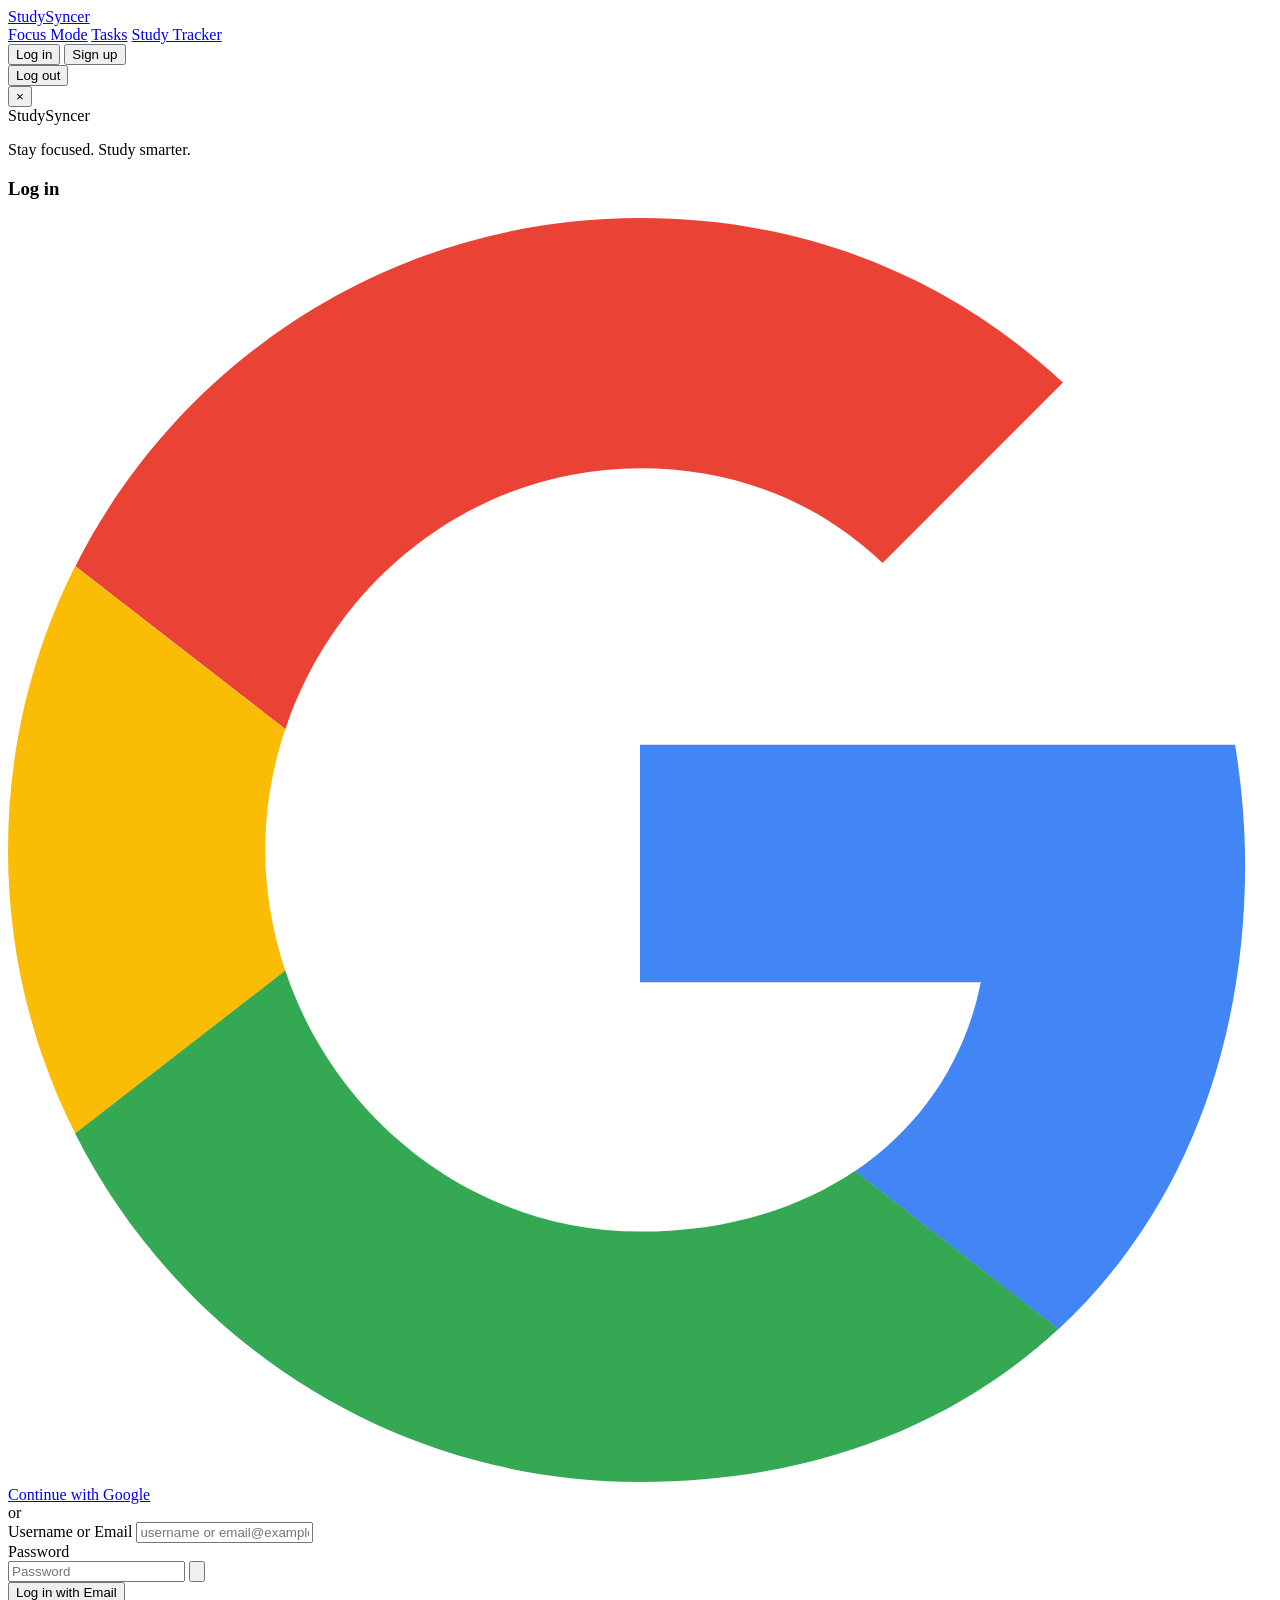
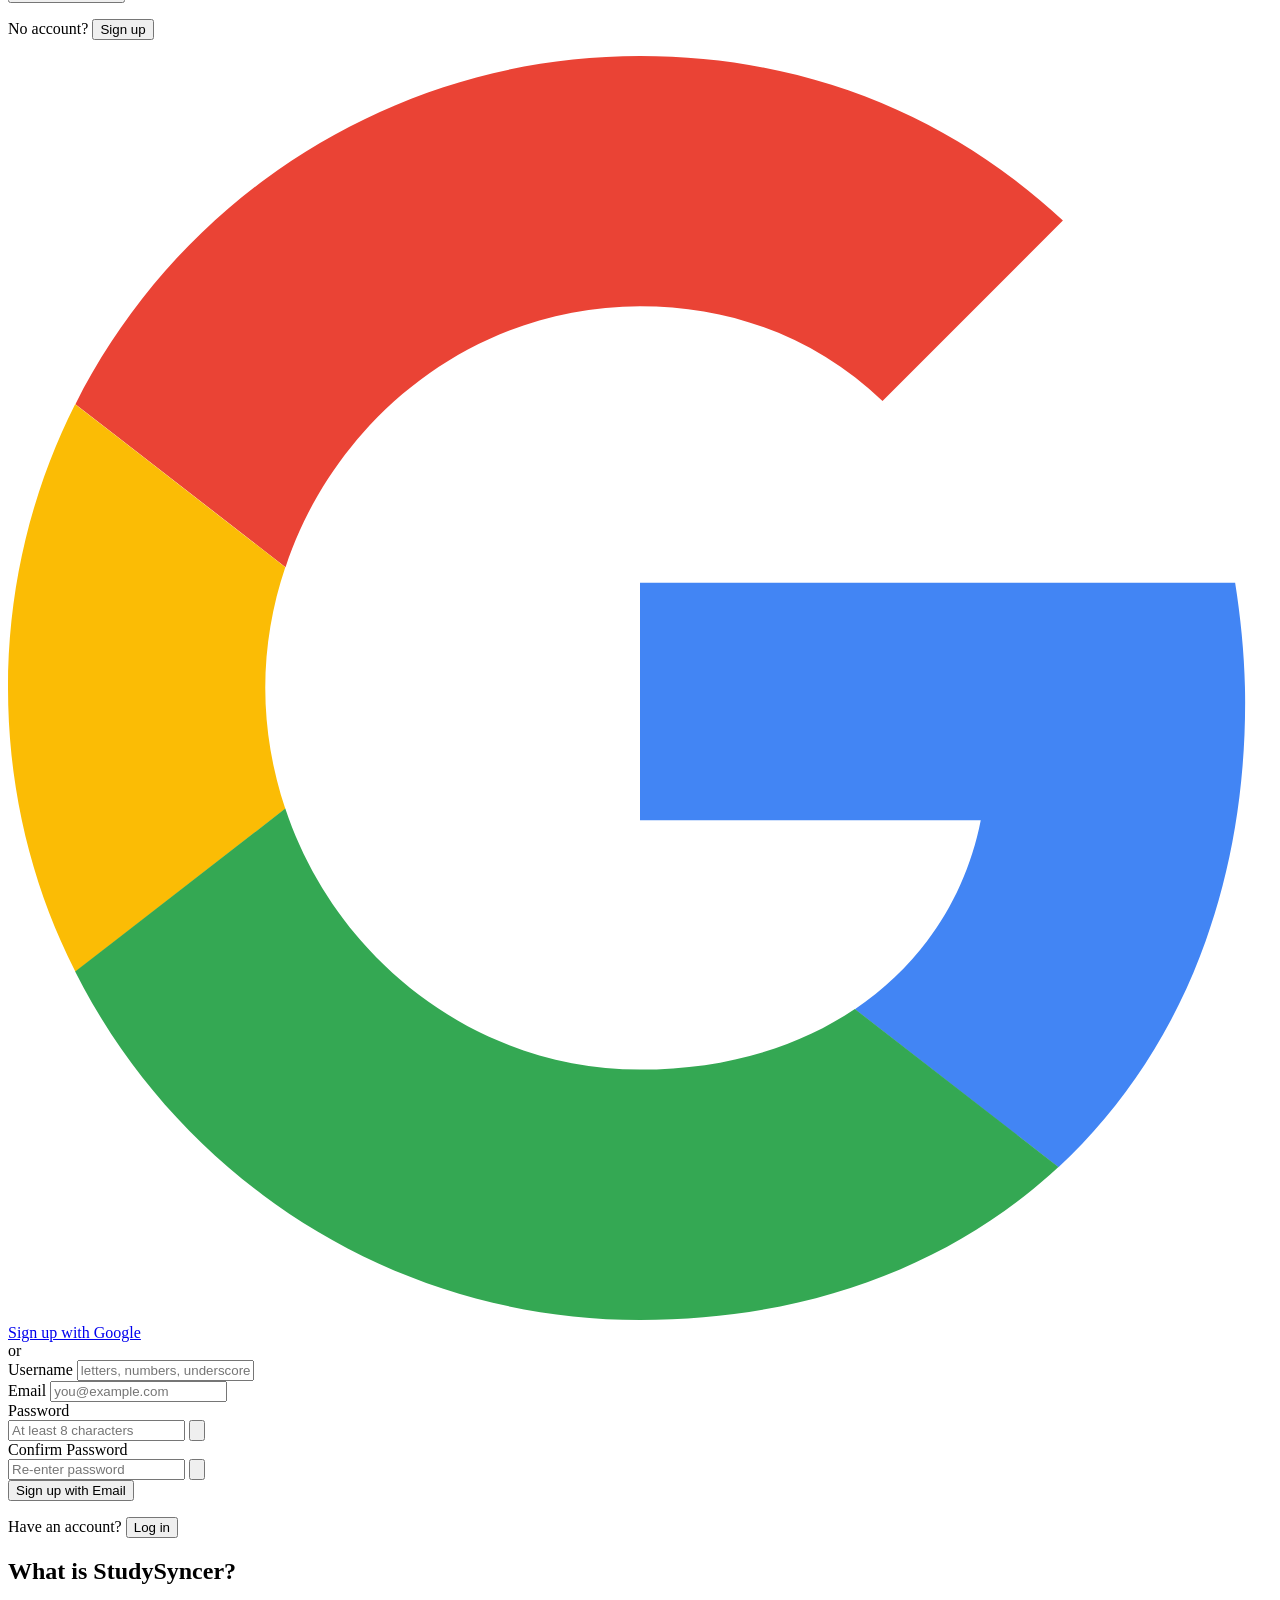
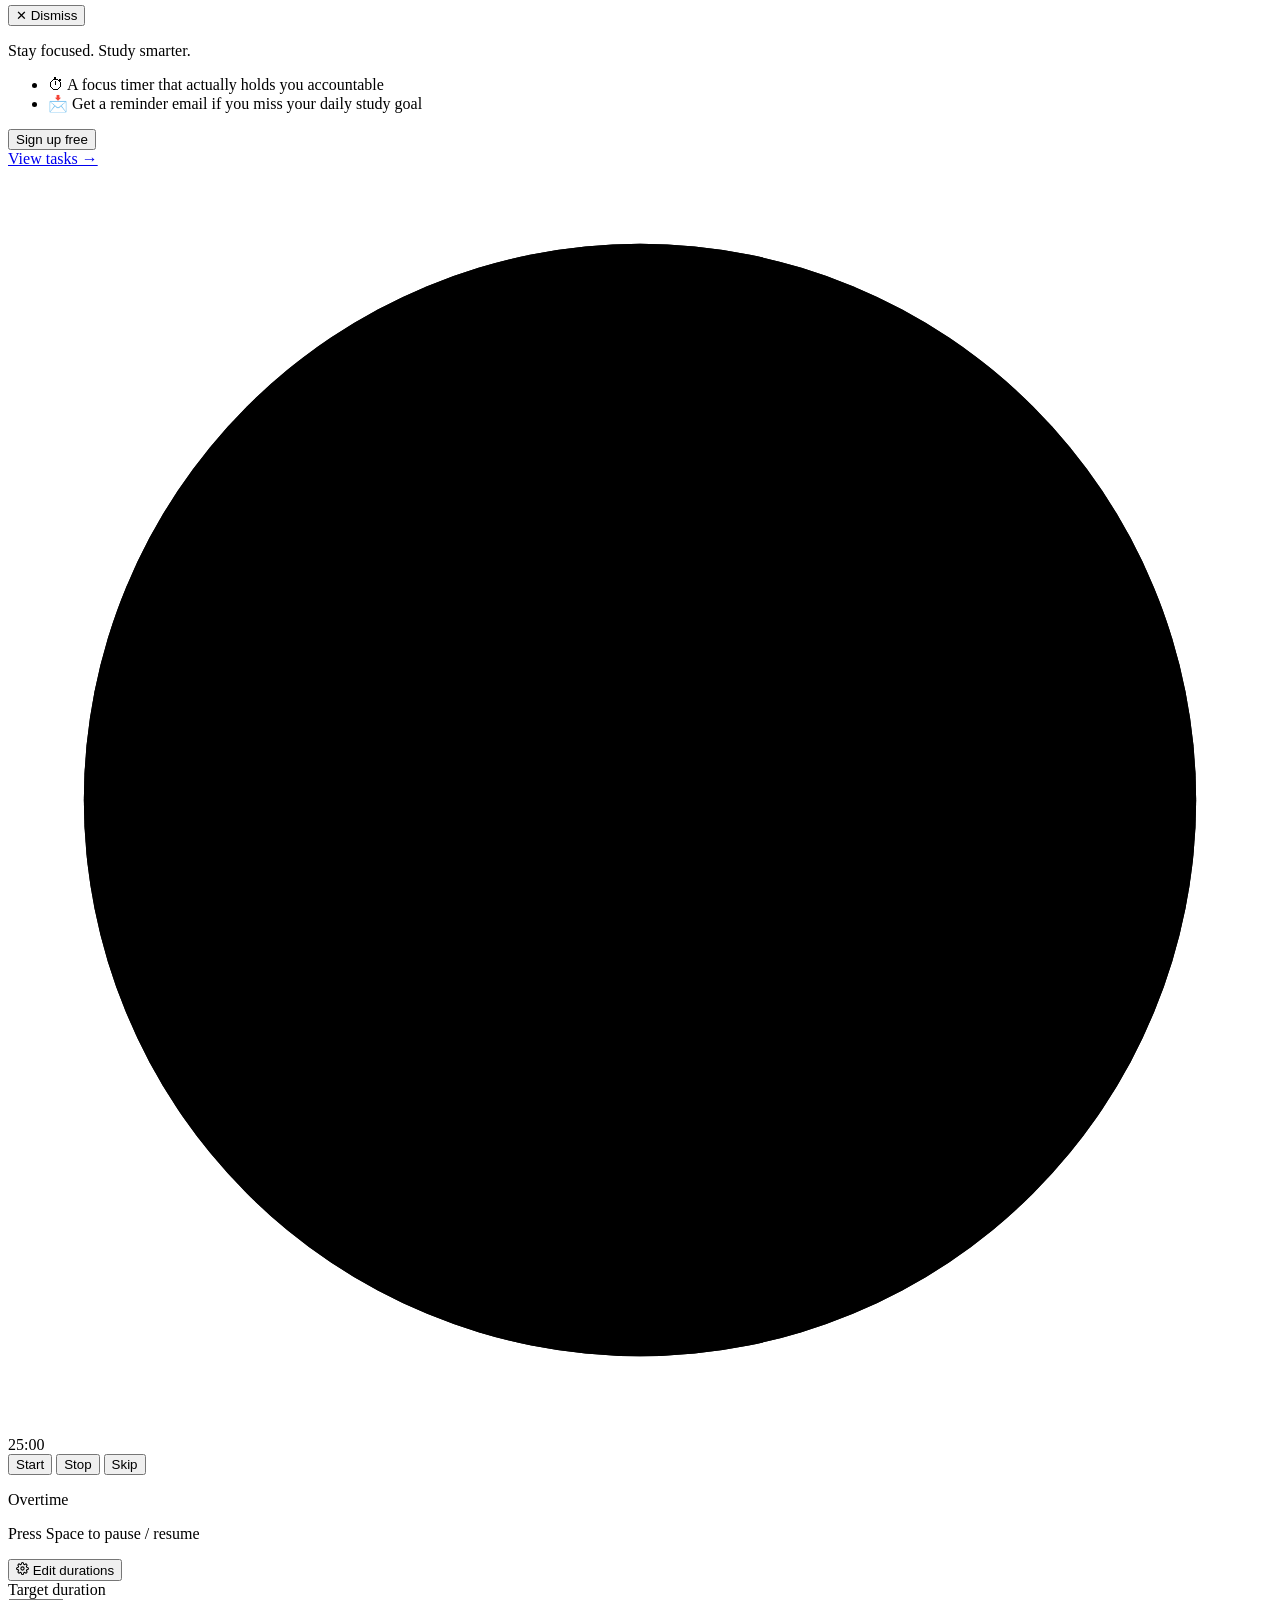
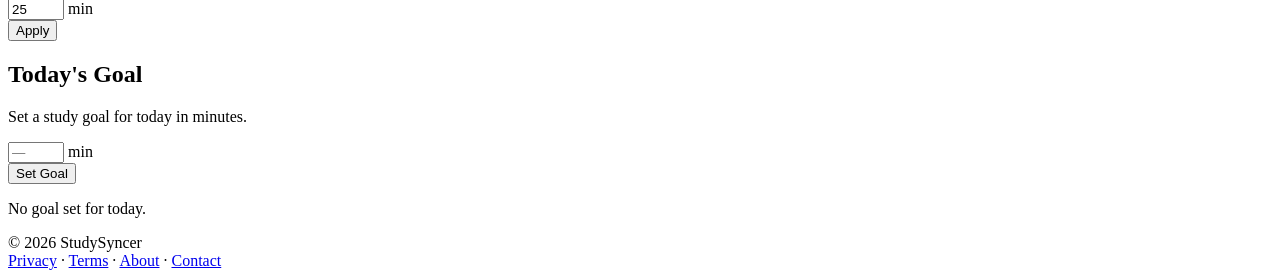
==== commit 73543e33: "pgase 3" ====
--- a/StudySyncer/src/main/resources/templates/index.html
+++ b/StudySyncer/src/main/resources/templates/index.html
@@ -57,6 +57,7 @@
 
         <nav class="nav-links">
             <a href="/focus"   class="header-nav-link">Focus Mode</a>
+            <a href="/tasks"   class="header-nav-link">Tasks</a>
             <a href="/tracker" class="header-nav-link">Study Tracker</a>
         </nav>
 
@@ -242,6 +243,14 @@
     </div>
 </aside>
 
+<!-- ── Dashboard preview strip — shown only when logged in AND there are
+     active tasks due within the next 7 days. Populated by the inline
+     script at the bottom of this file once auth has resolved. ── -->
+<aside id="tasks-dashboard-strip" class="tasks-dashboard-strip hidden" aria-live="polite">
+    <span id="tasks-dashboard-msg"></span>
+    <a href="/tasks">View tasks →</a>
+</aside>
+
 <div class="top-panel">
 
     <!-- ── Timer + Today's Goal column ── -->
@@ -399,6 +408,43 @@
 <script th:src="@{/js/timer-core.js}"></script>
 <script th:src="@{/js/timer.js}"></script>
 <script th:src="@{/js/auth.js}"></script>
+<script>
+/* ── Dashboard preview strip — Phase 2.9 ──────────────────────────────
+   One-liner above the timer: "You have N active tasks due this week".
+   Shown only when the user is logged in AND N > 0. Hidden otherwise.
+   ─────────────────────────────────────────────────────────────────────── */
+(async function () {
+    try { await window.authReady; } catch (_) {}
+    if (!window.currentUser) return;
+
+    try {
+        const res = await fetch('/api/tasks?status=active');
+        if (!res.ok) return;
+        const tasks = await res.json();
+
+        // Count tasks due within the next 7 days (inclusive of today).
+        const today = new Date();
+        today.setHours(0, 0, 0, 0);
+        const cutoff = new Date(today);
+        cutoff.setDate(cutoff.getDate() + 7);
+
+        const count = (tasks || []).filter(t => {
+            if (!t.dueDate) return false;
+            const [y, m, d] = t.dueDate.split('-').map(Number);
+            const due = new Date(y, m - 1, d);
+            return due >= today && due <= cutoff;
+        }).length;
+
+        if (count <= 0) return;
+
+        const strip = document.getElementById('tasks-dashboard-strip');
+        const msg   = document.getElementById('tasks-dashboard-msg');
+        if (!strip || !msg) return;
+        msg.textContent = `You have ${count} active task${count === 1 ? '' : 's'} due this week —`;
+        strip.classList.remove('hidden');
+    } catch (_) { /* silent — preview strip is a nice-to-have */ }
+})();
+</script>
 <script>
 /* ── Today's Goal + Email Accountability ── */
 (function () {
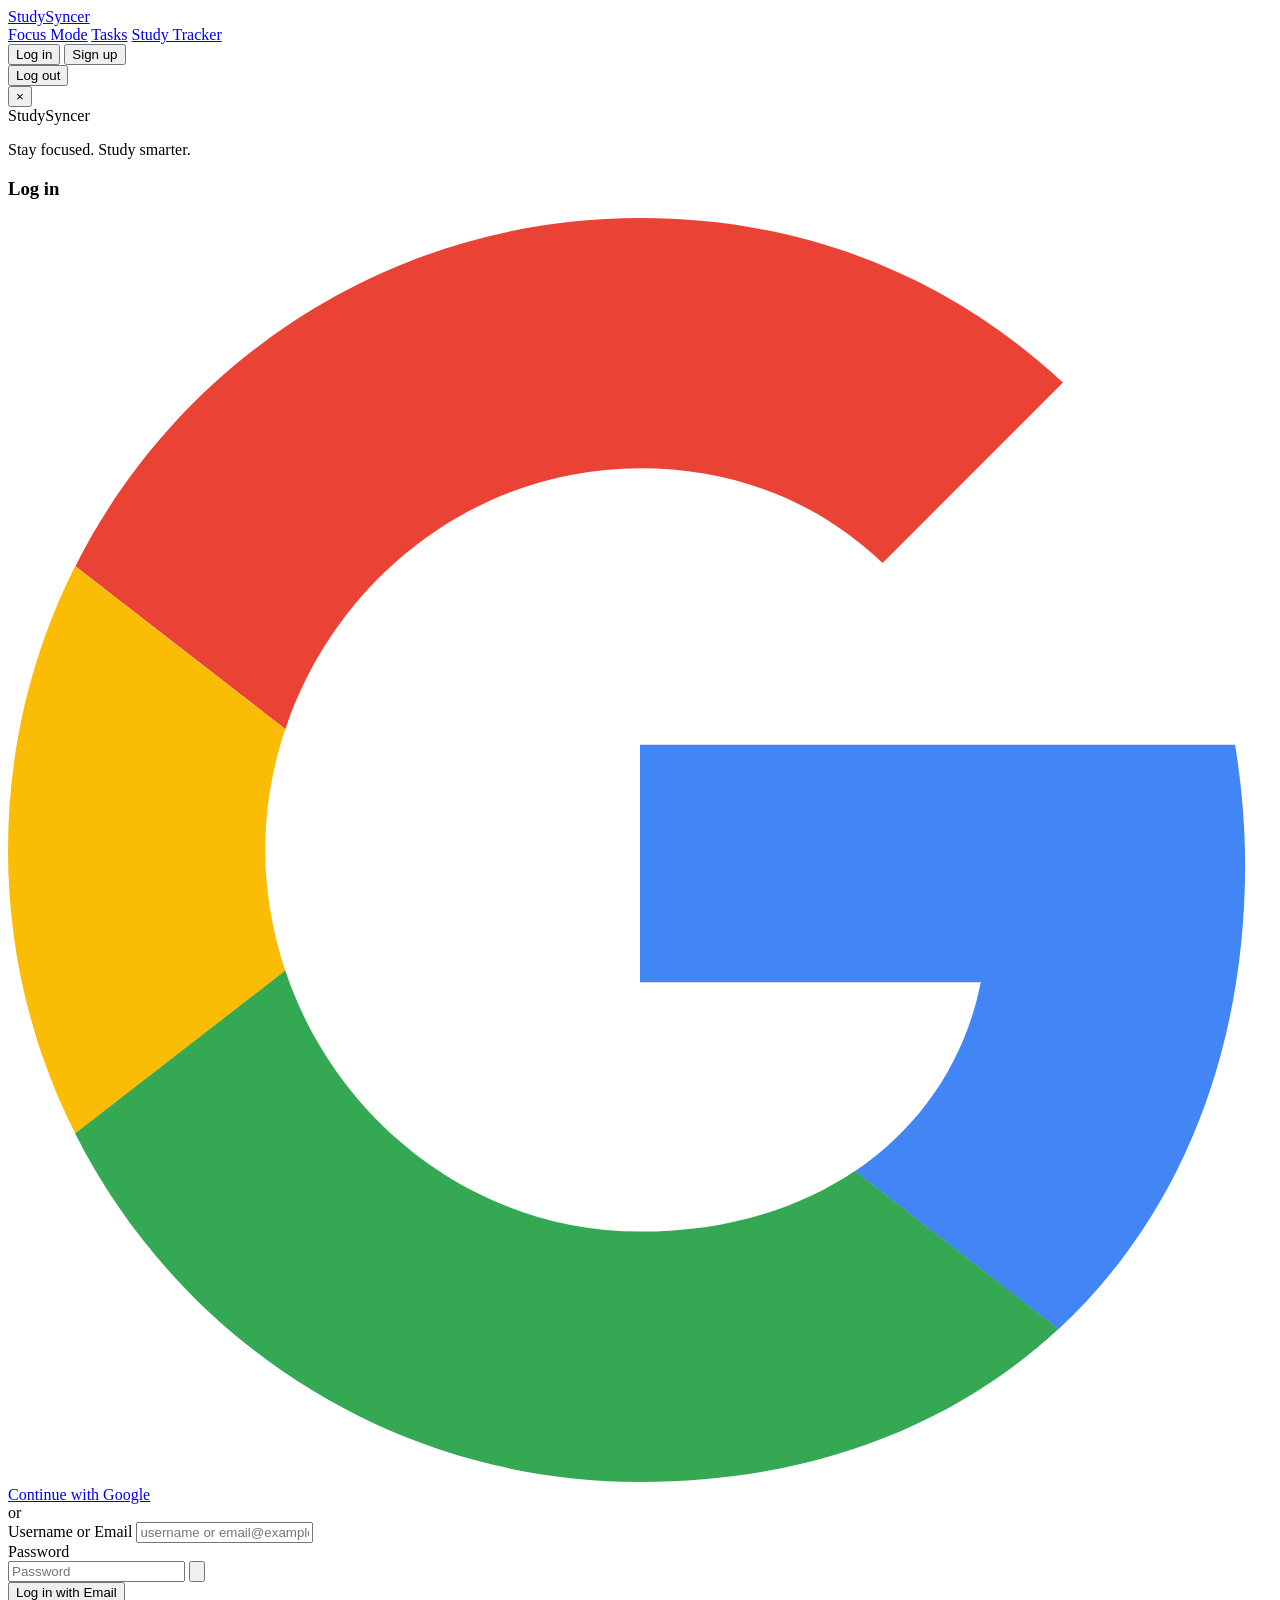
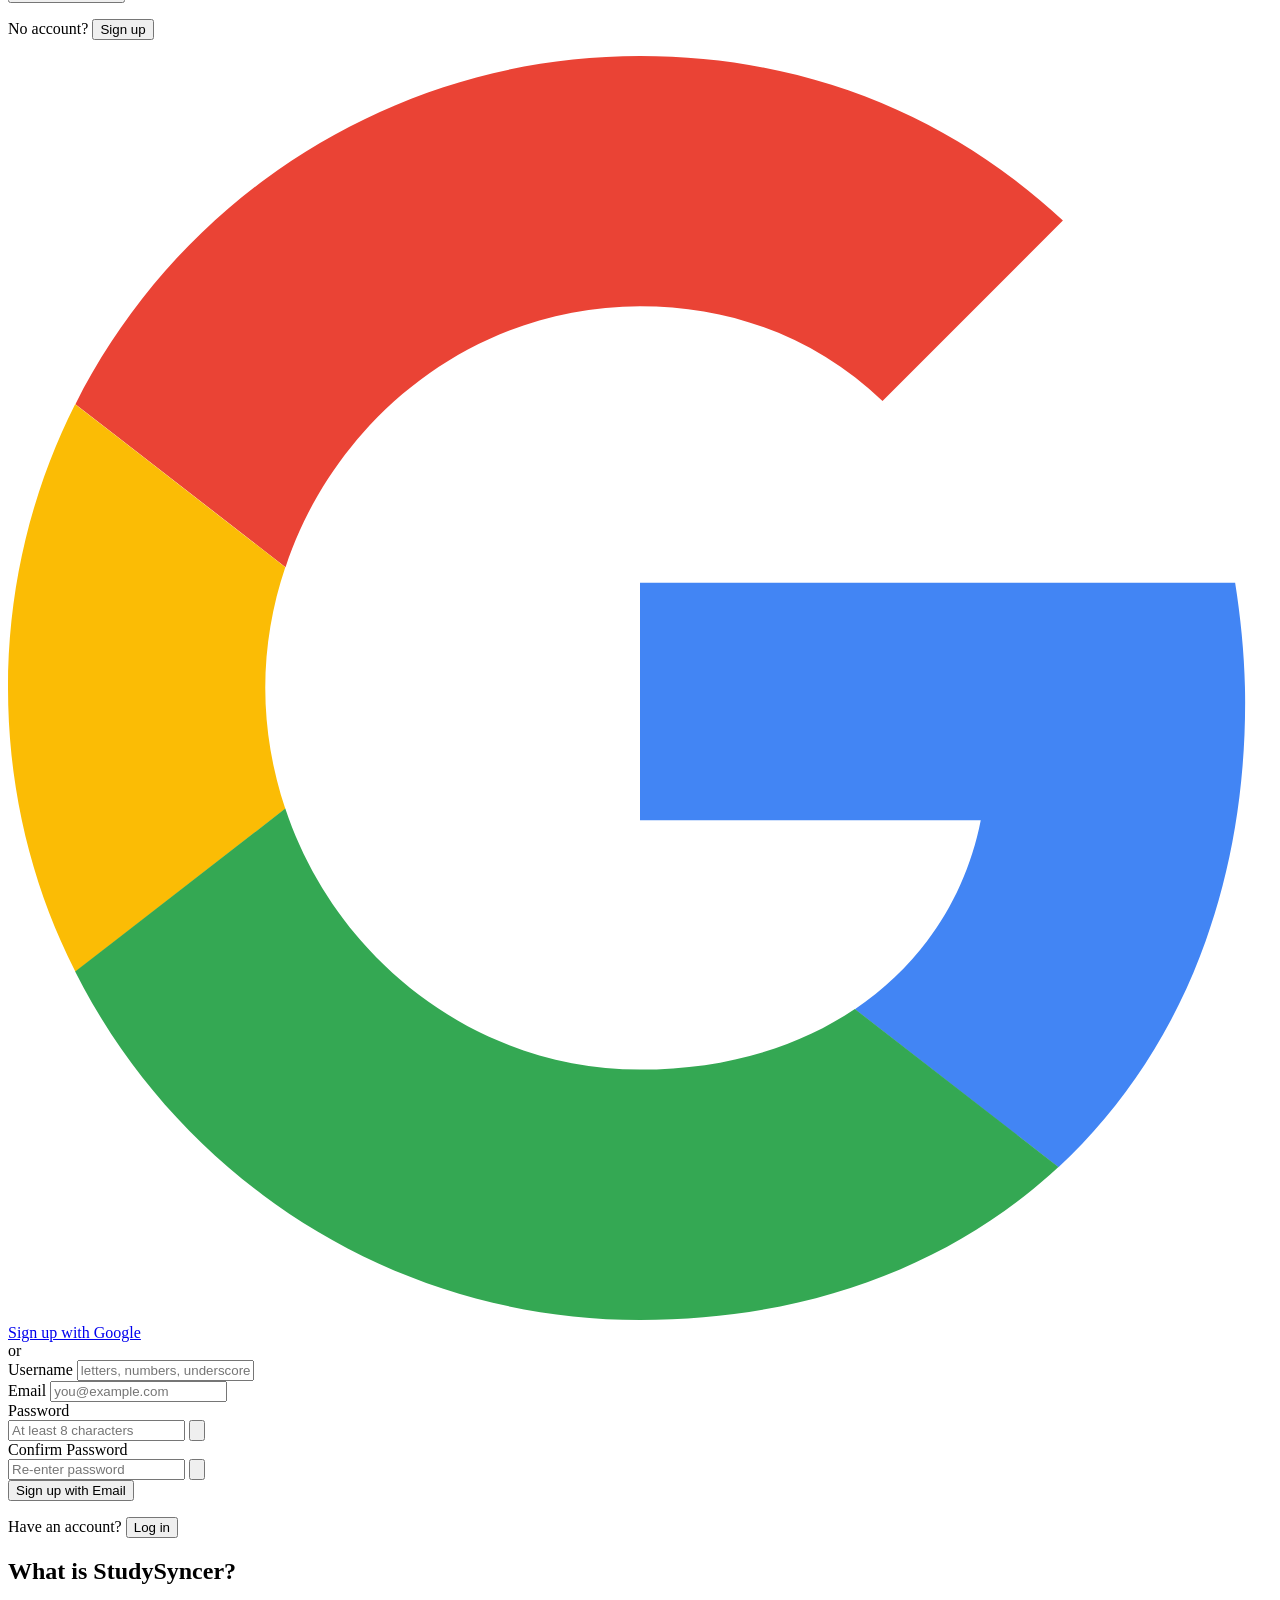
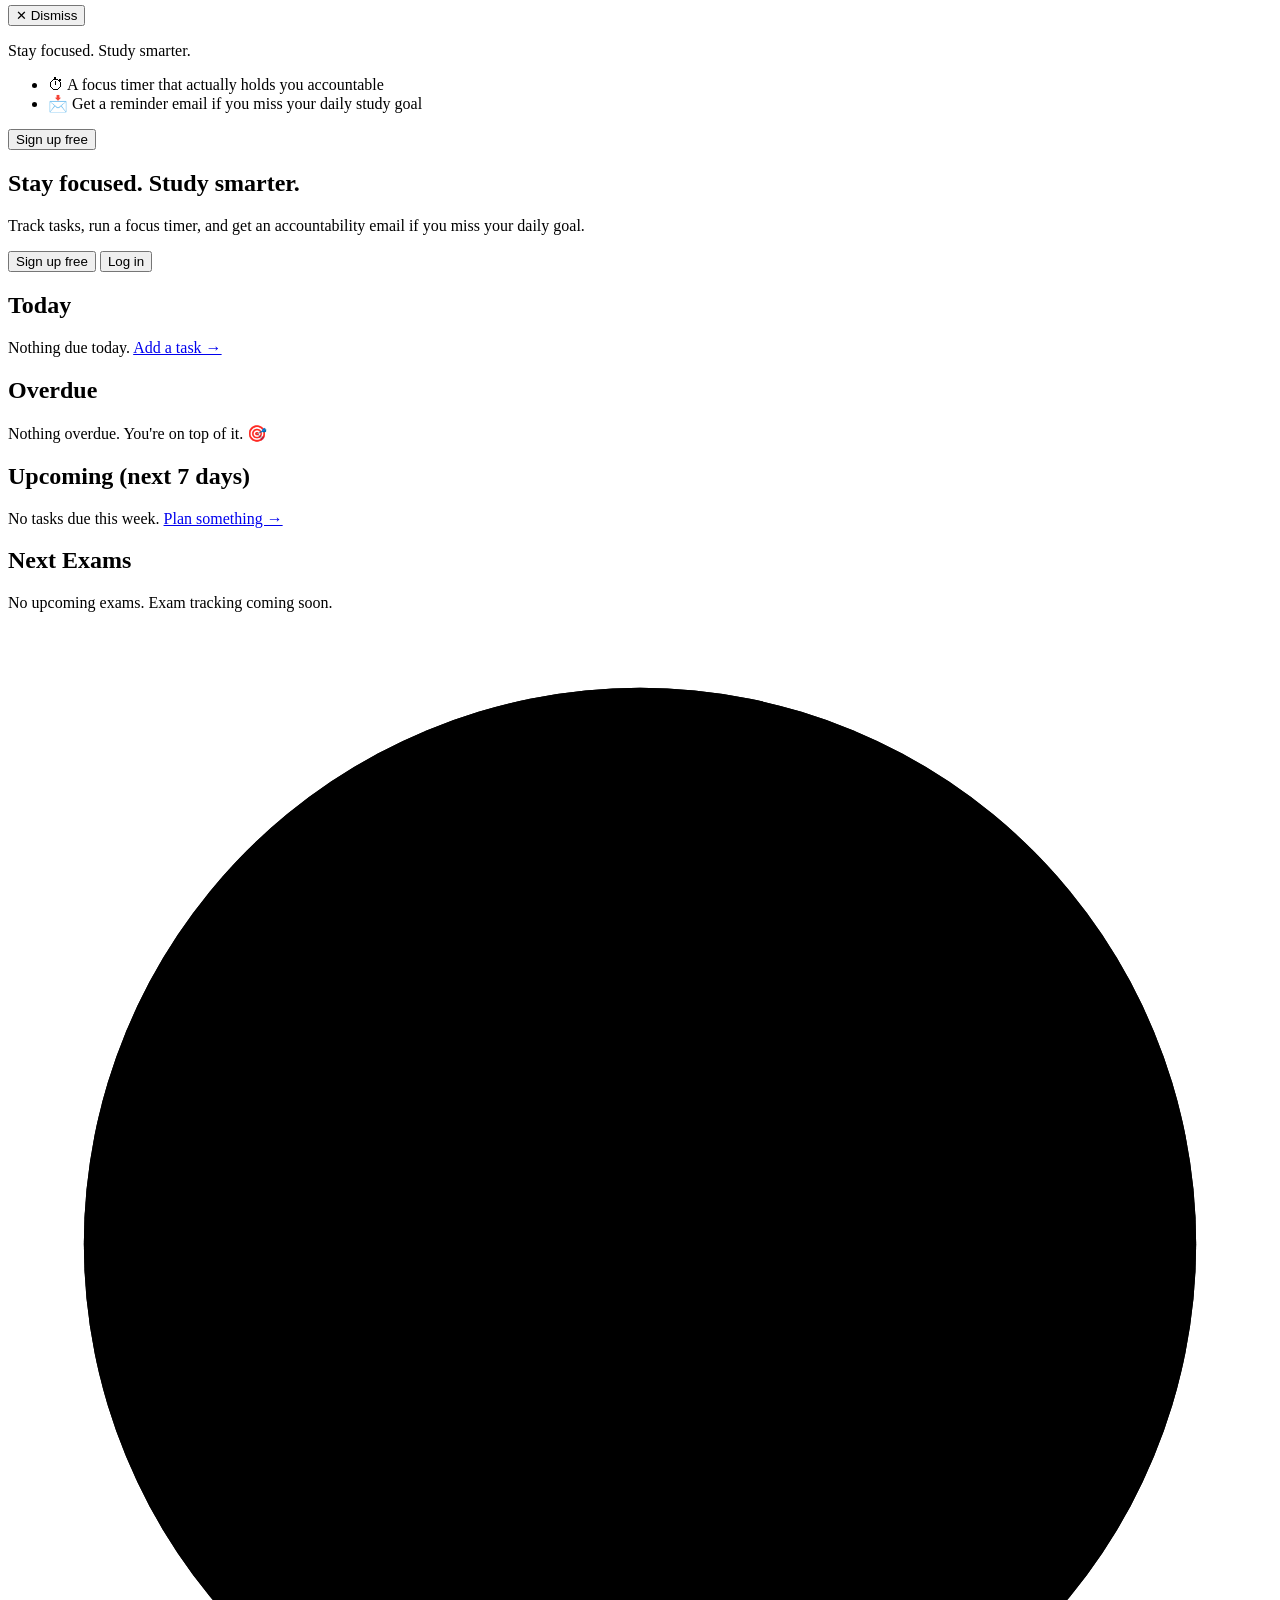
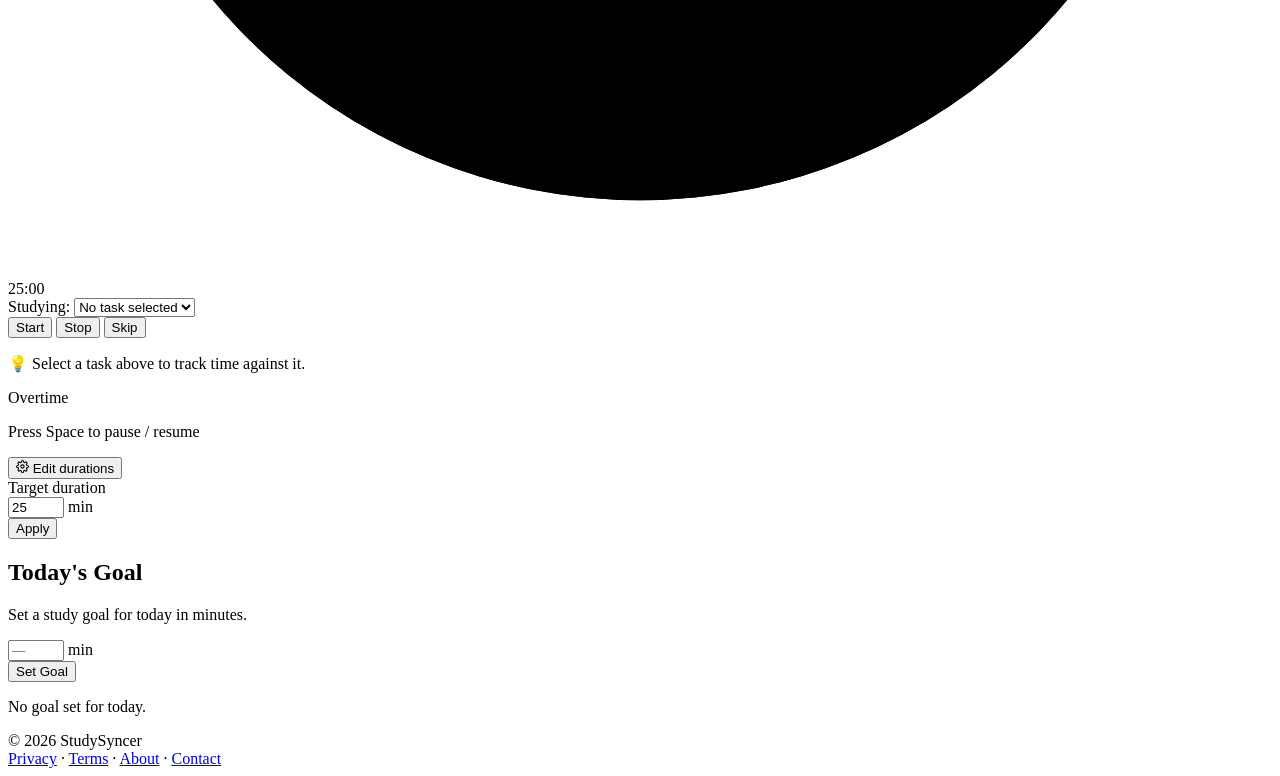
==== commit 66771788: "phase 4" ====
--- a/StudySyncer/src/main/resources/templates/index.html
+++ b/StudySyncer/src/main/resources/templates/index.html
@@ -243,21 +243,93 @@
     </div>
 </aside>
 
-<!-- ── Dashboard preview strip — shown only when logged in AND there are
-     active tasks due within the next 7 days. Populated by the inline
-     script at the bottom of this file once auth has resolved. ── -->
-<aside id="tasks-dashboard-strip" class="tasks-dashboard-strip hidden" aria-live="polite">
-    <span id="tasks-dashboard-msg"></span>
-    <a href="/tasks">View tasks →</a>
-</aside>
-
-<div class="top-panel">
-
-    <!-- ── Timer + Today's Goal column ── -->
-    <div class="timer-col">
-
-    <!-- ── Timer hero ── -->
-    <section class="timer-card">
+<!-- ══════════════════════════════════════════════════════════════
+     Phase 4 homepage layout.
+       - Logged-in: 2-column dashboard (sections + sidebar).
+       - Guest:     intro-strip above, single-column with timer +
+                    Today's Goal (localStorage) in the sidebar slot.
+     JS (dashboard.js) toggles the .is-logged-in / .is-guest classes
+     on <main> once window.authReady resolves so there is no flash
+     of either state.
+     ══════════════════════════════════════════════════════════════ -->
+
+<div class="home-dashboard-layout">
+
+    <!-- ── Dashboard column (logged-in users) ── -->
+    <section class="dashboard-col">
+
+        <!-- Guest fallback — swapped in by dashboard.js when window.currentUser is null. -->
+        <div id="dashboard-guest" class="dashboard-guest hidden">
+            <h1 class="dashboard-guest-title">Stay focused. Study smarter.</h1>
+            <p class="dashboard-guest-sub">
+                Track tasks, run a focus timer, and get an accountability email if you miss your daily goal.
+            </p>
+            <div class="dashboard-guest-cta-row">
+                <button class="auth-link-btn accent shine-btn" onclick="openModal('register')">Sign up free</button>
+                <button class="auth-link-btn" onclick="openModal('login')">Log in</button>
+            </div>
+        </div>
+
+        <!-- Authenticated dashboard sections. Hidden until auth resolves. -->
+        <div id="dashboard-sections" class="dashboard-sections hidden">
+
+            <!-- ── Today ── -->
+            <section class="dash-section" id="dash-today" aria-label="Tasks due today">
+                <div class="dash-section-header">
+                    <h2 class="dash-section-title">Today</h2>
+                    <span class="dash-section-count hidden" id="dash-today-count"></span>
+                </div>
+                <div class="dash-task-list" id="dash-today-list"></div>
+                <div class="dash-empty hidden" id="dash-today-empty">
+                    Nothing due today. <a href="/tasks">Add a task →</a>
+                </div>
+            </section>
+
+            <!-- ── Overdue ── -->
+            <section class="dash-section dash-section-overdue" id="dash-overdue" aria-label="Overdue tasks">
+                <div class="dash-section-header">
+                    <h2 class="dash-section-title dash-section-title-danger">Overdue</h2>
+                    <span class="dash-section-count danger-count hidden" id="dash-overdue-count"></span>
+                </div>
+                <div class="dash-task-list" id="dash-overdue-list"></div>
+                <div class="dash-empty hidden" id="dash-overdue-empty">
+                    Nothing overdue. You're on top of it. 🎯
+                </div>
+            </section>
+
+            <!-- ── Upcoming ── -->
+            <section class="dash-section" id="dash-upcoming" aria-label="Tasks due in the next 7 days">
+                <div class="dash-section-header">
+                    <h2 class="dash-section-title">Upcoming (next 7 days)</h2>
+                    <span class="dash-section-count hidden" id="dash-upcoming-count"></span>
+                </div>
+                <div class="dash-task-list" id="dash-upcoming-list"></div>
+                <div class="dash-empty hidden" id="dash-upcoming-empty">
+                    No tasks due this week. <a href="/tasks">Plan something →</a>
+                </div>
+            </section>
+
+            <!-- ── Next Exams (stub until Phase 6) ── -->
+            <section class="dash-section" id="dash-exams" aria-label="Upcoming exams">
+                <div class="dash-section-header">
+                    <h2 class="dash-section-title">Next Exams</h2>
+                    <span class="dash-section-count hidden" id="dash-exams-count"></span>
+                </div>
+                <div class="dash-task-list" id="dash-exams-list"></div>
+                <div class="dash-empty" id="dash-exams-empty">
+                    No upcoming exams.
+                    <span class="dash-empty-note">Exam tracking coming soon.</span>
+                </div>
+            </section>
+
+        </div><!-- /dashboard-sections -->
+    </section><!-- /dashboard-col -->
+
+    <!-- ── Sidebar (timer + goal) ── -->
+    <aside class="sidebar-col">
+
+    <!-- ── Timer hero (compact on homepage) ── -->
+    <section class="timer-card timer-card-compact" id="home-timer-card">
 
         <!-- Off-screen live region — announces phase transitions + start/stop
              events. Every-second countdown ticks are NOT announced. -->
@@ -274,12 +346,29 @@
             <div class="timer-display" id="timer-display">25:00</div>
         </div>
 
+        <!-- "Studying:" task picker (Phase 3.4) — populated by timer.js.
+             Hidden entirely for guests. Disabled while a session is running
+             so the tracked task can't silently switch mid-session. -->
+        <div class="timer-task-picker hidden" id="timer-task-picker">
+            <label for="timer-task-select" class="timer-task-label">Studying:</label>
+            <select id="timer-task-select" class="timer-task-select">
+                <option value="">No task selected</option>
+                <!-- <option value="{id}">{title}{course ? ' · ' + course : ''}</option> -->
+            </select>
+        </div>
+
         <!-- Controls: Start/Pause toggle · Stop · Skip -->
         <div class="timer-controls">
             <button class="ctrl-btn start shine-btn" id="btn-start-pause" onclick="toggleTimer()">Start</button>
             <button class="ctrl-btn stop hidden"     id="btn-stop" onclick="stopTimer()">Stop</button>
             <button class="ctrl-btn skip"            onclick="skipTimer()">Skip</button>
         </div>
+
+        <!-- Phase 3.7 hint — only when: logged in AND no task selected
+             AND timer idle. Toggled by timer.js _refreshNoTaskHint(). -->
+        <p class="timer-no-task-hint hidden" id="timer-no-task-hint">
+            💡 Select a task above to track time against it.
+        </p>
 
         <!-- Overtime indicator — shown only when elapsed > target -->
         <p class="timer-overtime-label hidden" id="timer-overtime-label">Overtime</p>
@@ -386,9 +475,9 @@
         <p class="goal-save-status" id="goal-save-status" style="display:none"></p>
     </section><!-- /goal-card-main -->
 
-    </div><!-- /timer-col -->
-
-</div><!-- /top-panel -->
+    </aside><!-- /sidebar-col -->
+
+</div><!-- /home-dashboard-layout -->
 
 </main>
 
@@ -405,46 +494,11 @@
     </div>
 </footer>
 
+<script th:src="@{/js/util.js}"></script>
 <script th:src="@{/js/timer-core.js}"></script>
 <script th:src="@{/js/timer.js}"></script>
 <script th:src="@{/js/auth.js}"></script>
-<script>
-/* ── Dashboard preview strip — Phase 2.9 ──────────────────────────────
-   One-liner above the timer: "You have N active tasks due this week".
-   Shown only when the user is logged in AND N > 0. Hidden otherwise.
-   ─────────────────────────────────────────────────────────────────────── */
-(async function () {
-    try { await window.authReady; } catch (_) {}
-    if (!window.currentUser) return;
-
-    try {
-        const res = await fetch('/api/tasks?status=active');
-        if (!res.ok) return;
-        const tasks = await res.json();
-
-        // Count tasks due within the next 7 days (inclusive of today).
-        const today = new Date();
-        today.setHours(0, 0, 0, 0);
-        const cutoff = new Date(today);
-        cutoff.setDate(cutoff.getDate() + 7);
-
-        const count = (tasks || []).filter(t => {
-            if (!t.dueDate) return false;
-            const [y, m, d] = t.dueDate.split('-').map(Number);
-            const due = new Date(y, m - 1, d);
-            return due >= today && due <= cutoff;
-        }).length;
-
-        if (count <= 0) return;
-
-        const strip = document.getElementById('tasks-dashboard-strip');
-        const msg   = document.getElementById('tasks-dashboard-msg');
-        if (!strip || !msg) return;
-        msg.textContent = `You have ${count} active task${count === 1 ? '' : 's'} due this week —`;
-        strip.classList.remove('hidden');
-    } catch (_) { /* silent — preview strip is a nice-to-have */ }
-})();
-</script>
+<script th:src="@{/js/dashboard.js}"></script>
 <script>
 /* ── Today's Goal + Email Accountability ── */
 (function () {
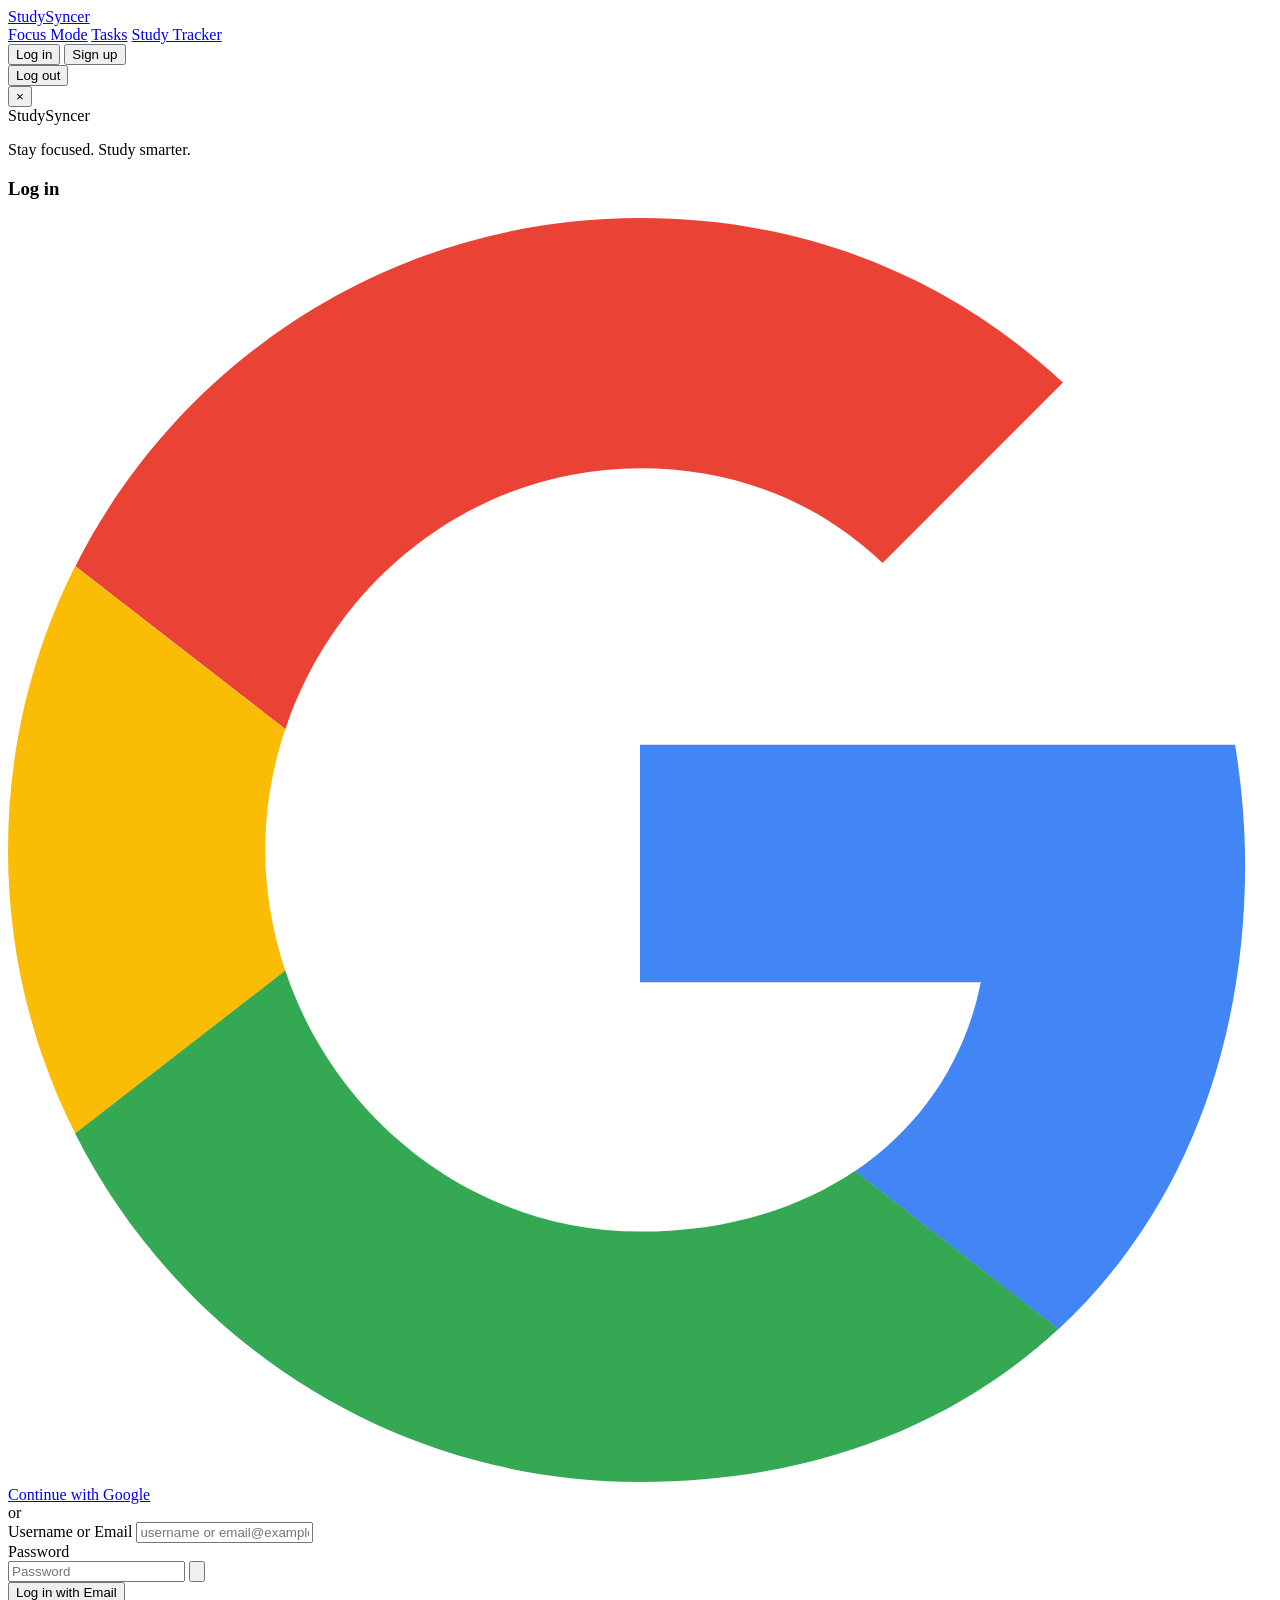
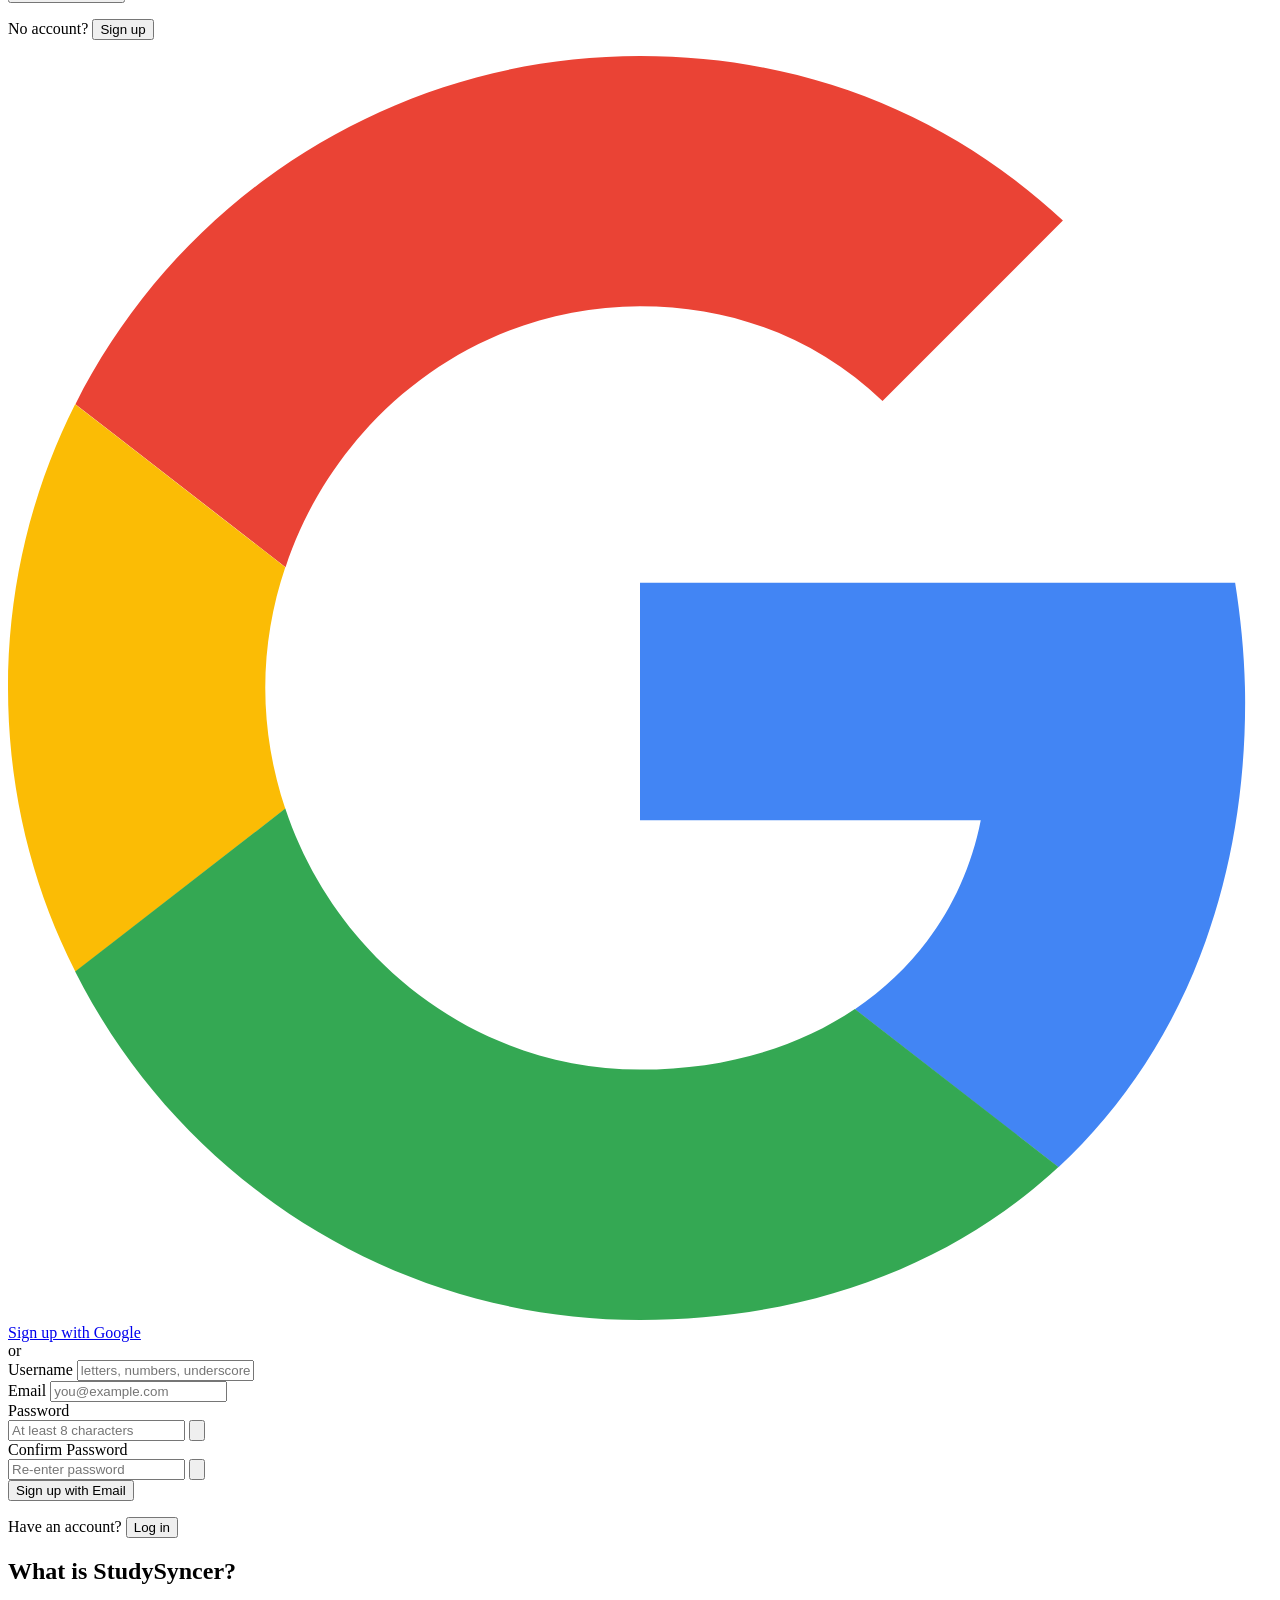
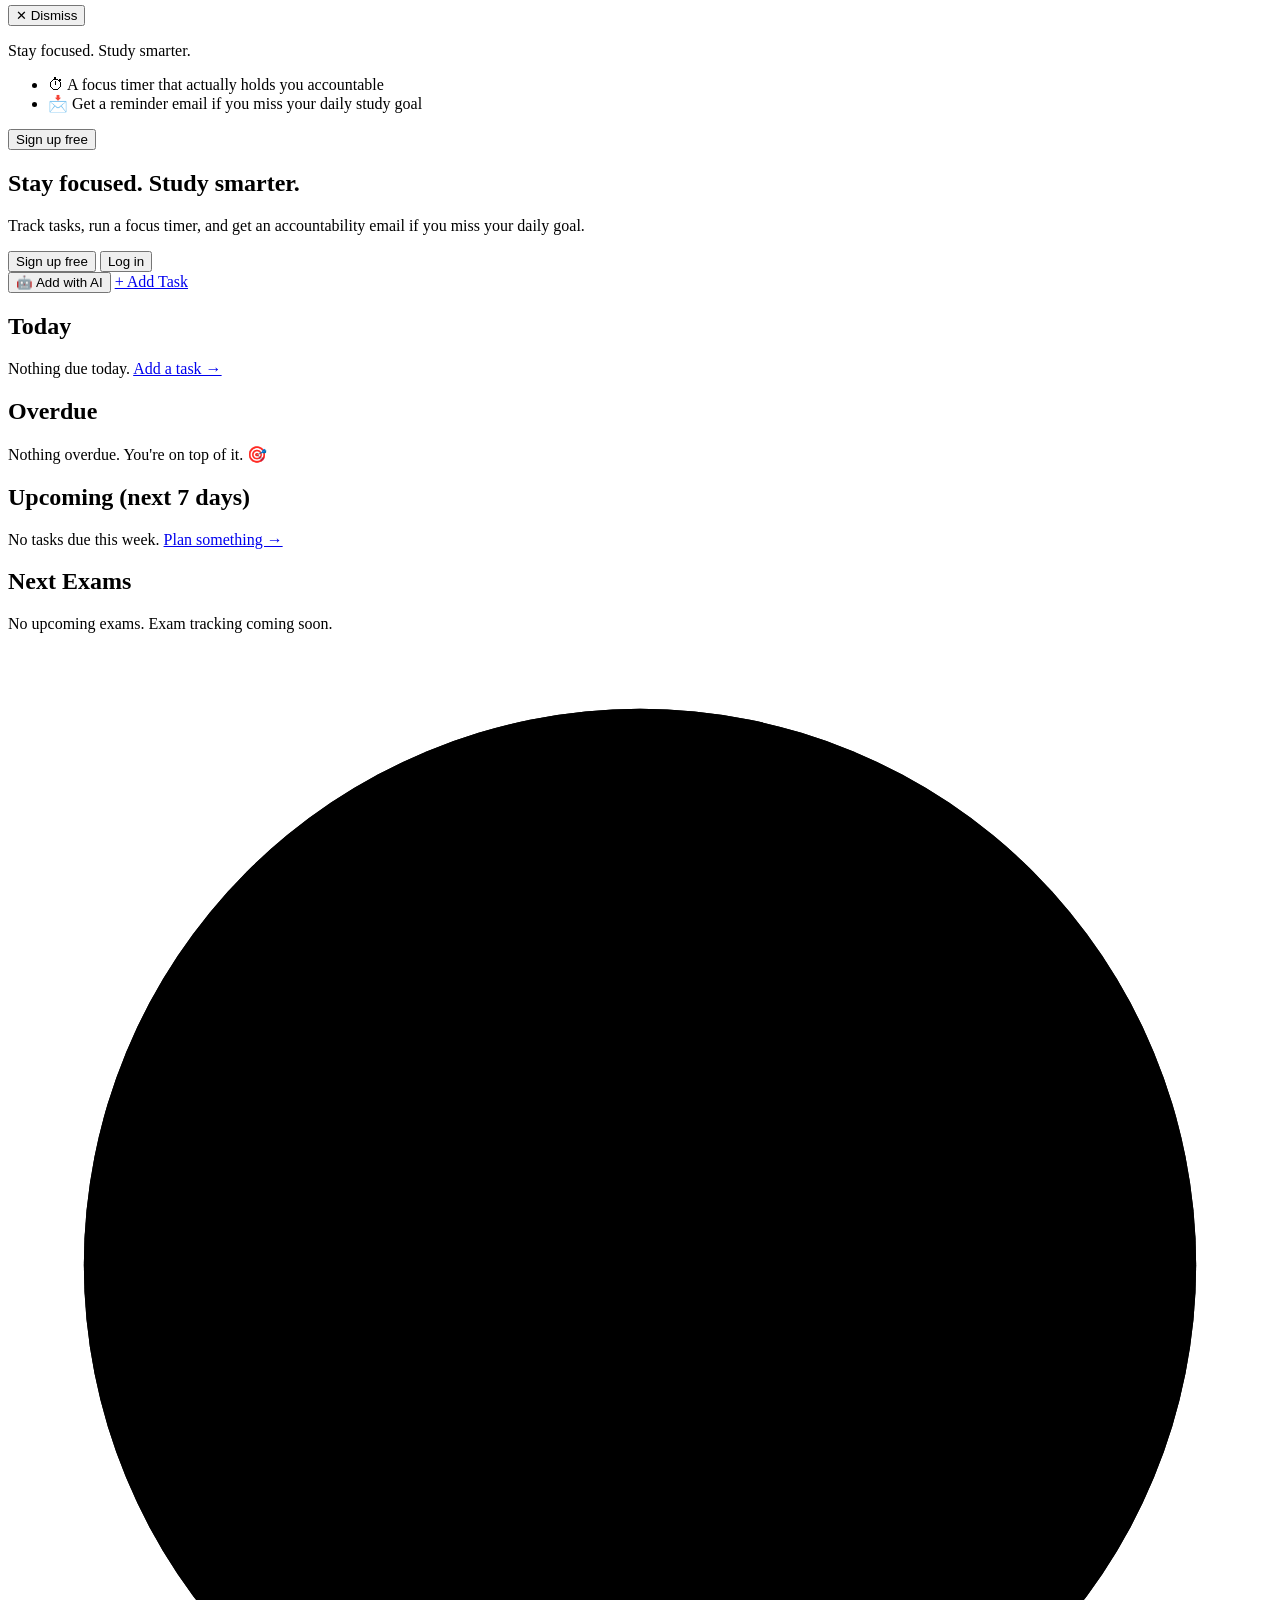
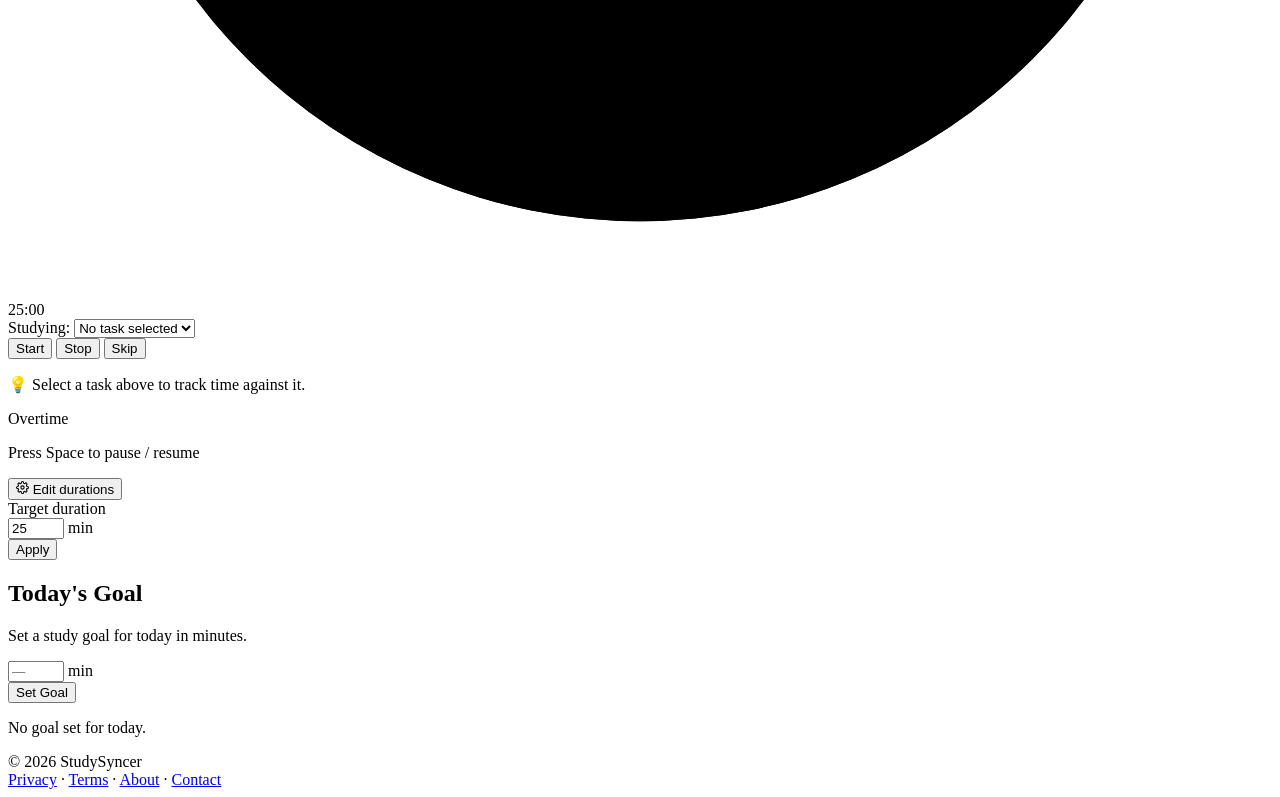
==== commit ab5cb5d8: "phase 5" ====
--- a/StudySyncer/src/main/resources/templates/index.html
+++ b/StudySyncer/src/main/resources/templates/index.html
@@ -273,6 +273,19 @@
         <!-- Authenticated dashboard sections. Hidden until auth resolves. -->
         <div id="dashboard-sections" class="dashboard-sections hidden">
 
+            <!-- Dashboard toolbar — quick-add actions for both task entry flows.
+                 Mirrors the /tasks page header so users discover "Add with AI"
+                 from either entry point. -->
+            <div class="dashboard-toolbar">
+                <button class="dl-add-trigger-btn ai-trigger-btn"
+                        onclick="openAiModal()"
+                        aria-label="Add a task using AI">
+                    <span aria-hidden="true">🤖</span> Add with AI
+                </button>
+                <a href="/tasks" class="dashboard-toolbar-link"
+                   aria-label="Go to the full Tasks page">+ Add Task</a>
+            </div>
+
             <!-- ── Today ── -->
             <section class="dash-section" id="dash-today" aria-label="Tasks due today">
                 <div class="dash-section-header">
@@ -494,11 +507,15 @@
     </div>
 </footer>
 
+<!-- Shared AI modal (Phase 5) -->
+<div th:replace="~{fragments/ai-modal :: aiModal}"></div>
+
 <script th:src="@{/js/util.js}"></script>
 <script th:src="@{/js/timer-core.js}"></script>
 <script th:src="@{/js/timer.js}"></script>
 <script th:src="@{/js/auth.js}"></script>
 <script th:src="@{/js/dashboard.js}"></script>
+<script th:src="@{/js/ai-task.js}"></script>
 <script>
 /* ── Today's Goal + Email Accountability ── */
 (function () {
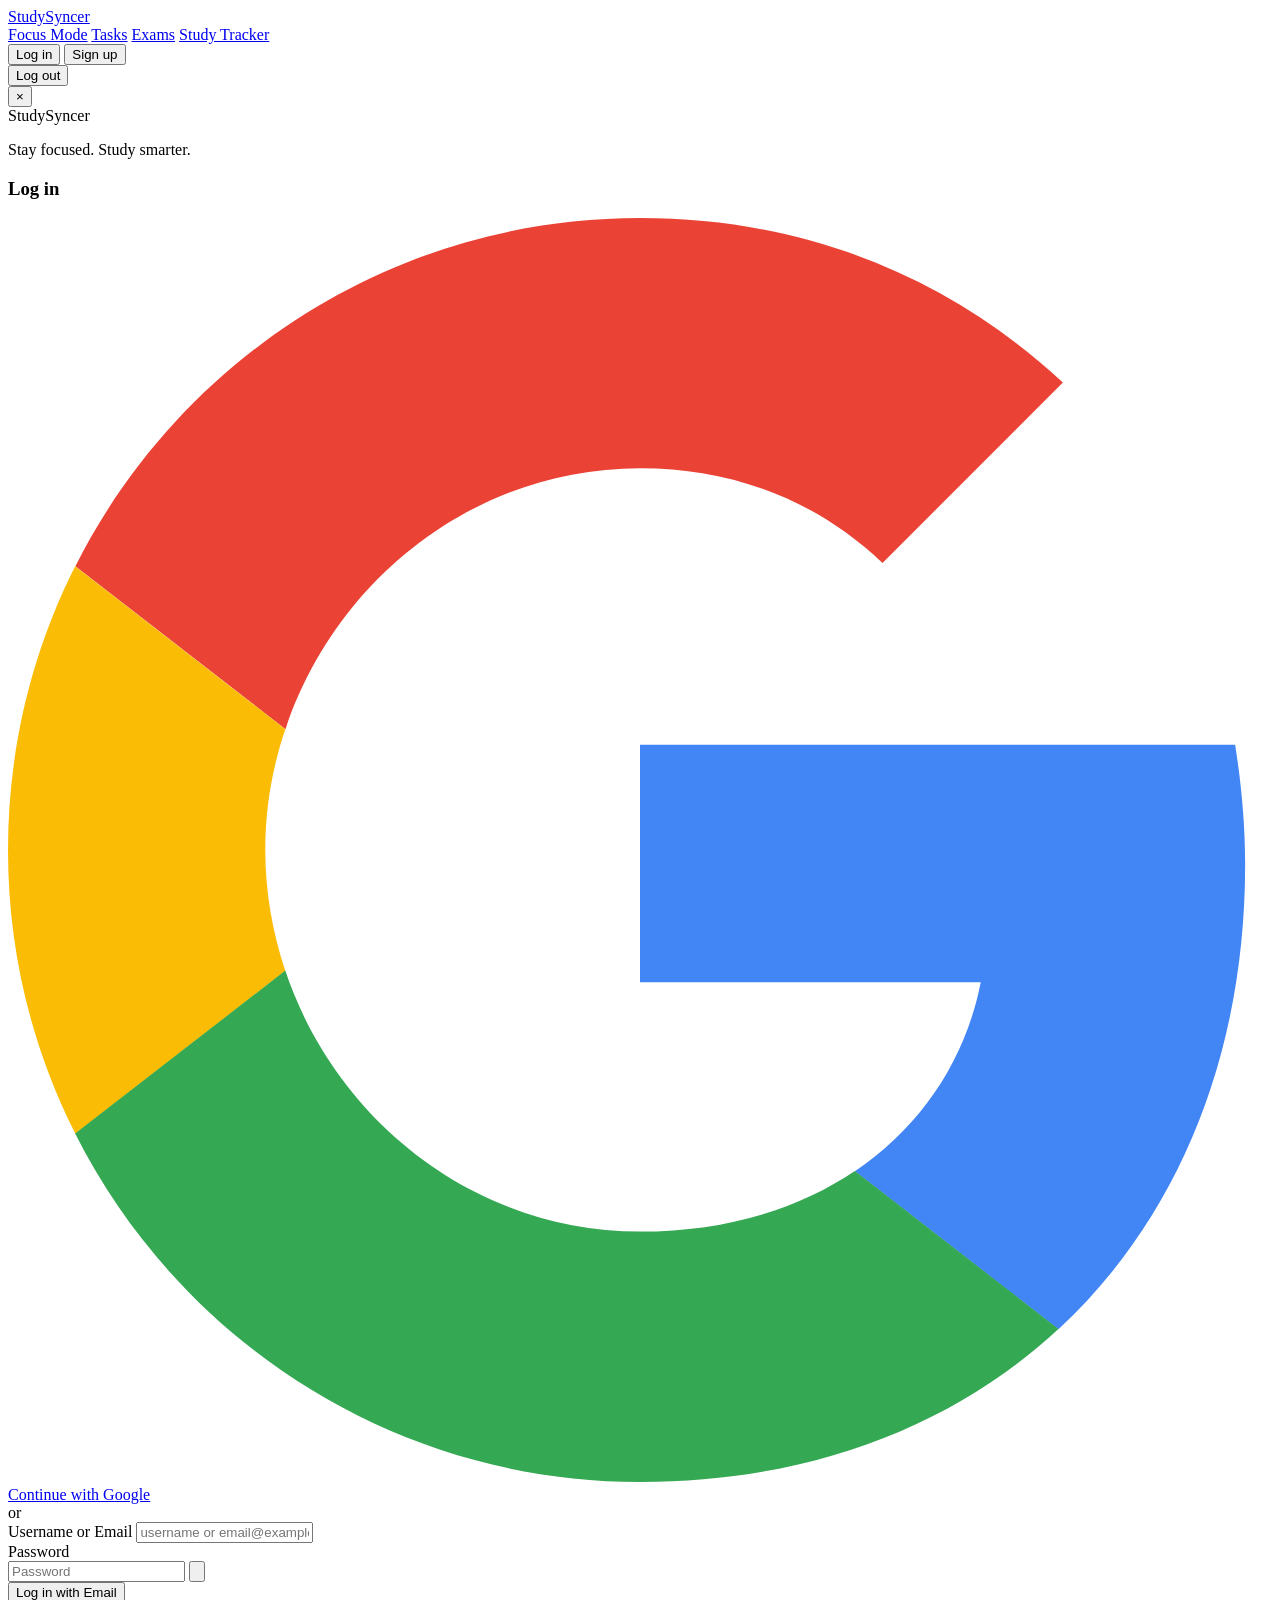
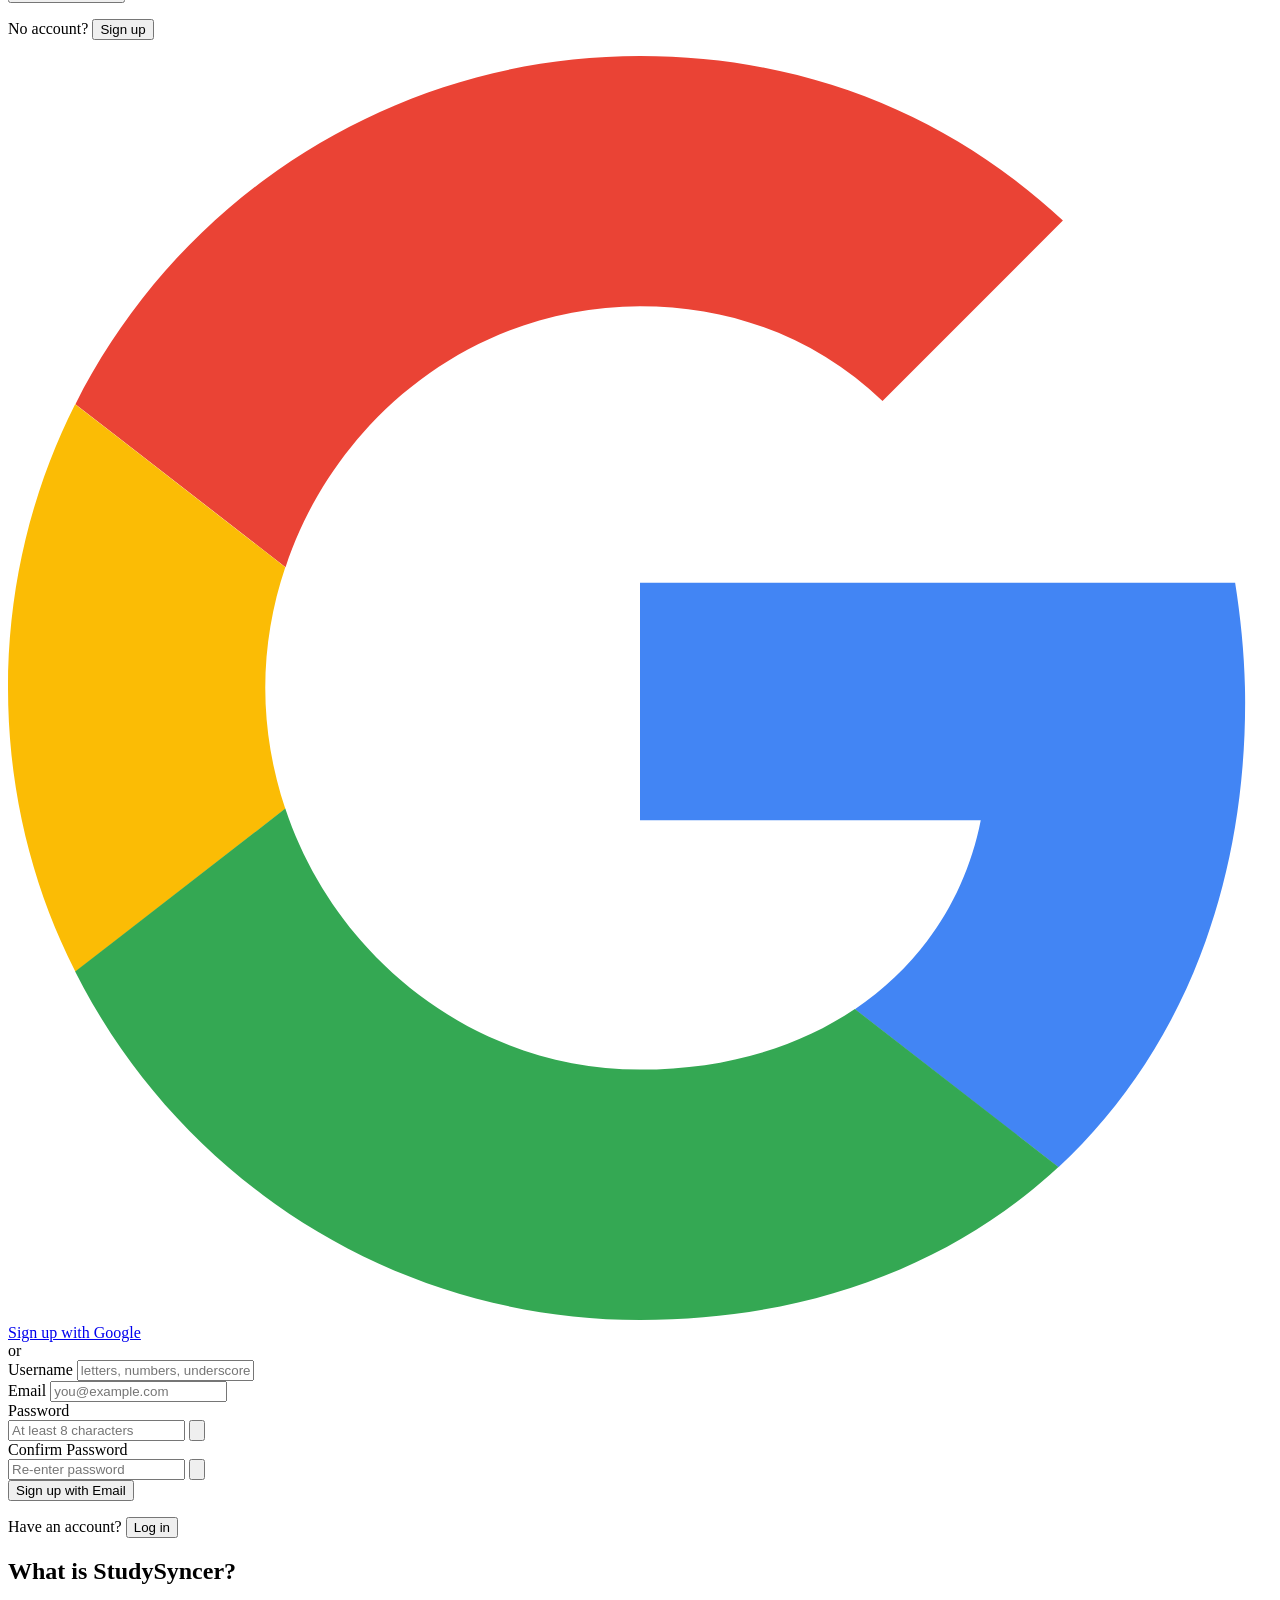
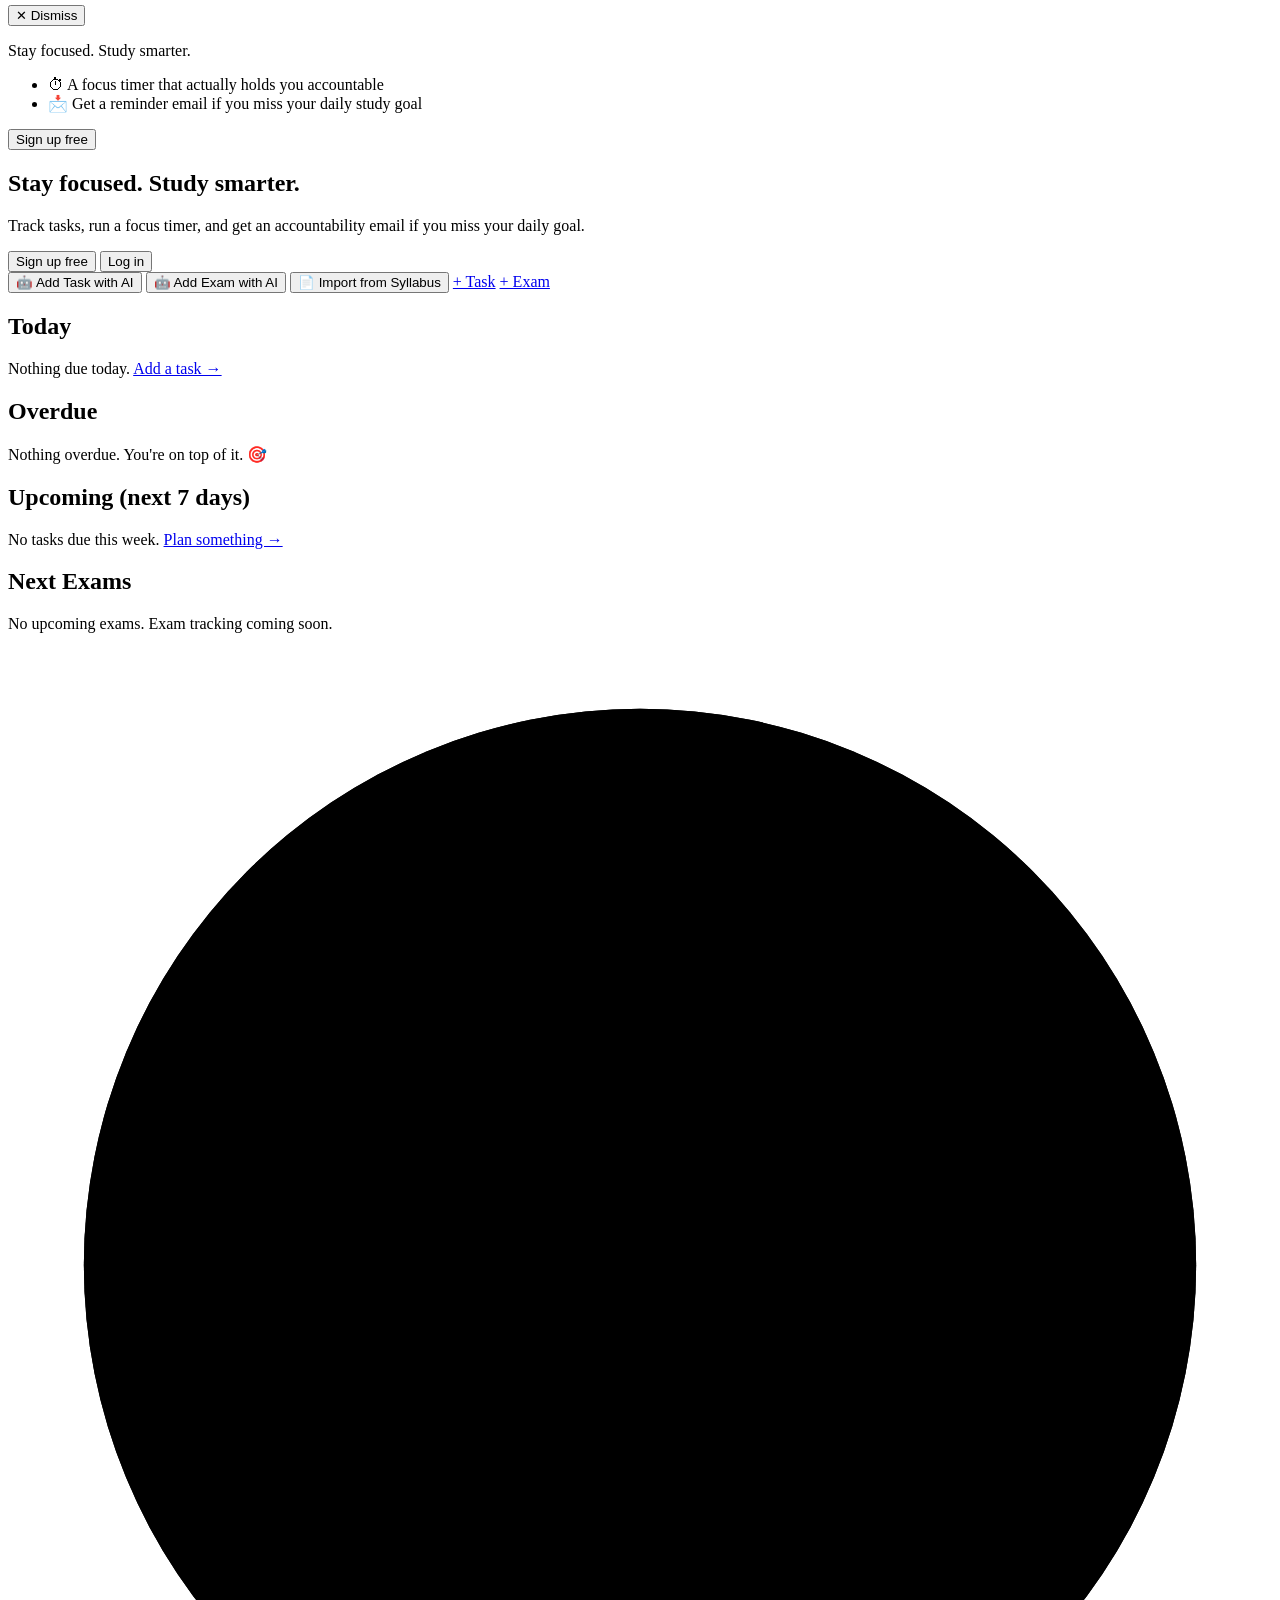
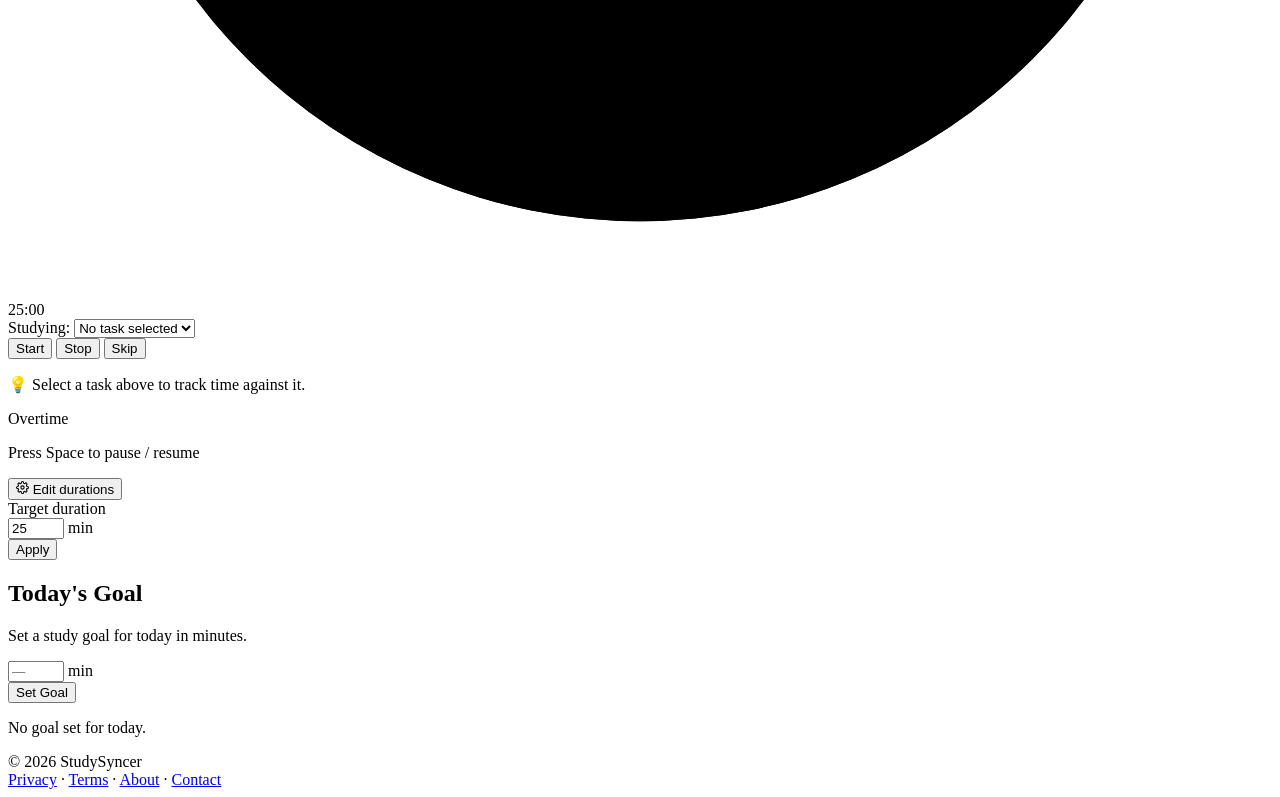
==== commit 9a67d446: "phase 8" ====
--- a/StudySyncer/src/main/resources/templates/index.html
+++ b/StudySyncer/src/main/resources/templates/index.html
@@ -58,6 +58,7 @@
         <nav class="nav-links">
             <a href="/focus"   class="header-nav-link">Focus Mode</a>
             <a href="/tasks"   class="header-nav-link">Tasks</a>
+            <a href="/exams"   class="header-nav-link">Exams</a>
             <a href="/tracker" class="header-nav-link">Study Tracker</a>
         </nav>
 
@@ -273,17 +274,32 @@
         <!-- Authenticated dashboard sections. Hidden until auth resolves. -->
         <div id="dashboard-sections" class="dashboard-sections hidden">
 
-            <!-- Dashboard toolbar — quick-add actions for both task entry flows.
-                 Mirrors the /tasks page header so users discover "Add with AI"
-                 from either entry point. -->
+            <!-- Dashboard toolbar — quick-add actions for task + exam AI
+                 flows. Mirrors the /tasks and /exams page headers so users
+                 discover either "Add with AI" from this entry point.
+                 Spec 6.8 recommendation: separate buttons per intent
+                 (task vs exam) instead of a single button with a type
+                 picker — less friction. -->
             <div class="dashboard-toolbar">
                 <button class="dl-add-trigger-btn ai-trigger-btn"
                         onclick="openAiModal()"
                         aria-label="Add a task using AI">
-                    <span aria-hidden="true">🤖</span> Add with AI
+                    <span aria-hidden="true">🤖</span> Add Task with AI
+                </button>
+                <button class="dl-add-trigger-btn ai-trigger-btn"
+                        onclick="openAiExamModal()"
+                        aria-label="Add an exam using AI">
+                    <span aria-hidden="true">🤖</span> Add Exam with AI
+                </button>
+                <button class="dl-add-trigger-btn syllabus-trigger-btn"
+                        onclick="openSyllabusModal()"
+                        aria-label="Import tasks and exams from a syllabus PDF">
+                    <span aria-hidden="true">📄</span> Import from Syllabus
                 </button>
                 <a href="/tasks" class="dashboard-toolbar-link"
-                   aria-label="Go to the full Tasks page">+ Add Task</a>
+                   aria-label="Go to the full Tasks page">+ Task</a>
+                <a href="/exams" class="dashboard-toolbar-link"
+                   aria-label="Go to the full Exams page">+ Exam</a>
             </div>
 
             <!-- ── Today ── -->
@@ -483,6 +499,51 @@
             <div class="accountability-status-row" id="accountability-status-row" style="display:none">
                 <span class="accountability-status-badge" id="accountability-status-badge"></span>
             </div>
+
+            <!-- ═══════════════════════════════════════════════════════════
+                 Phase 8 — additional email notification toggles.
+                 Shown only for logged-in users; initNotif() hydrates the
+                 controls from GET /api/notifications/preferences.
+                 ═══════════════════════════════════════════════════════════ -->
+            <div class="notifications-section" id="notifications-section">
+                <h3 class="notifications-title">Email Notifications</h3>
+
+                <div class="notif-row">
+                    <label class="notif-toggle">
+                        <input type="checkbox" id="notif-digest-enabled" onchange="saveNotif()" />
+                        <span>Daily morning digest</span>
+                    </label>
+                    <p class="notif-hint">Your tasks + exams at a glance, sent every morning.</p>
+                    <div class="notif-time-row" id="notif-digest-time-row">
+                        <label for="notif-digest-time">At</label>
+                        <input type="time" id="notif-digest-time" value="08:00" onchange="saveNotif()" />
+                        <span class="notif-tz-hint">(your local time)</span>
+                    </div>
+                </div>
+
+                <div class="notif-row">
+                    <label class="notif-toggle">
+                        <input type="checkbox" id="notif-overdue-enabled" onchange="saveNotif()" />
+                        <span>Overdue task reminders</span>
+                    </label>
+                    <p class="notif-hint">Evening nudge if a task just went overdue.</p>
+                    <div class="notif-time-row" id="notif-overdue-time-row">
+                        <label for="notif-overdue-time">At</label>
+                        <input type="time" id="notif-overdue-time" value="20:00" onchange="saveNotif()" />
+                        <span class="notif-tz-hint">(your local time)</span>
+                    </div>
+                </div>
+
+                <div class="notif-row">
+                    <label class="notif-toggle">
+                        <input type="checkbox" id="notif-exam-enabled" onchange="saveNotif()" />
+                        <span>Exam reminders</span>
+                    </label>
+                    <p class="notif-hint">Automatic nudges 7 days, 3 days, and 1 day before each exam.</p>
+                </div>
+
+                <p id="notif-save-status" class="notif-save-status"></p>
+            </div>
         </div><!-- /accountability-section -->
 
         <p class="goal-save-status" id="goal-save-status" style="display:none"></p>
@@ -507,8 +568,10 @@
     </div>
 </footer>
 
-<!-- Shared AI modal (Phase 5) -->
+<!-- Shared modals — task AI (Phase 5) + exam AI (Phase 6) + syllabus (Phase 7) -->
 <div th:replace="~{fragments/ai-modal :: aiModal}"></div>
+<div th:replace="~{fragments/ai-exam-modal :: aiExamModal}"></div>
+<div th:replace="~{fragments/syllabus-modal :: syllabusModal}"></div>
 
 <script th:src="@{/js/util.js}"></script>
 <script th:src="@{/js/timer-core.js}"></script>
@@ -516,6 +579,8 @@
 <script th:src="@{/js/auth.js}"></script>
 <script th:src="@{/js/dashboard.js}"></script>
 <script th:src="@{/js/ai-task.js}"></script>
+<script th:src="@{/js/ai-exam.js}"></script>
+<script th:src="@{/js/syllabus-import.js}"></script>
 <script>
 /* ── Today's Goal + Email Accountability ── */
 (function () {
@@ -929,5 +994,93 @@
     })();
 })();
 </script>
+<script>
+/* ── Phase 8 — notification preferences (digest / overdue / exam) ────
+   Lives on the homepage next to the existing accountability controls.
+   Load on auth-resolve, save on every onchange with a 500ms debounce so
+   a rapid toggle-flip doesn't spawn a POST per click. ─────────────────── */
+(function () {
+    const el = id => document.getElementById(id);
+    const section = () => el('notifications-section');
+
+    let _saveTimer = null;
+    let _hydrating = false;
+
+    function setStatus(msg, isError) {
+        const s = el('notif-save-status');
+        if (!s) return;
+        s.textContent = msg || '';
+        s.classList.toggle('is-error', !!isError);
+        if (msg) setTimeout(() => {
+            if (s.textContent === msg) s.textContent = '';
+        }, 2500);
+    }
+
+    function syncTimeVisibility() {
+        const dOn = el('notif-digest-enabled')?.checked;
+        const oOn = el('notif-overdue-enabled')?.checked;
+        el('notif-digest-time-row')?.classList.toggle('hidden', !dOn);
+        el('notif-overdue-time-row')?.classList.toggle('hidden', !oOn);
+    }
+
+    async function hydrate() {
+        if (!window.currentUser) { if (section()) section().style.display = 'none'; return; }
+        try {
+            const res = await fetch('/api/notifications/preferences');
+            if (!res.ok) return;
+            const p = await res.json();
+
+            _hydrating = true;
+            el('notif-digest-enabled').checked  = !!p.digestEnabled;
+            el('notif-digest-time').value       = p.digestLocalTime || '08:00';
+            el('notif-overdue-enabled').checked = !!p.overdueReminderEnabled;
+            el('notif-overdue-time').value      = p.overdueReminderLocalTime || '20:00';
+            el('notif-exam-enabled').checked    = !!p.examReminderEnabled;
+            _hydrating = false;
+
+            syncTimeVisibility();
+            if (section()) section().style.display = '';
+        } catch (_) { /* silent */ }
+    }
+
+    window.saveNotif = function () {
+        // Hydrate also fires onchange events — short-circuit so we don't
+        // POST the same state we just loaded.
+        if (_hydrating) return;
+        syncTimeVisibility();
+
+        clearTimeout(_saveTimer);
+        _saveTimer = setTimeout(async () => {
+            const body = {
+                digestEnabled:            el('notif-digest-enabled').checked,
+                digestLocalTime:          el('notif-digest-time').value,
+                overdueReminderEnabled:   el('notif-overdue-enabled').checked,
+                overdueReminderLocalTime: el('notif-overdue-time').value,
+                examReminderEnabled:      el('notif-exam-enabled').checked,
+            };
+            try {
+                const res = await fetch('/api/notifications/preferences', {
+                    method:  'PUT',
+                    headers: { 'Content-Type': 'application/json' },
+                    body:    JSON.stringify(body),
+                });
+                const data = await res.json().catch(() => ({}));
+                if (!res.ok) {
+                    setStatus(data.error || 'Could not save.', true);
+                    return;
+                }
+                setStatus('Saved.', false);
+            } catch (_) {
+                setStatus('Could not reach the server.', true);
+            }
+        }, 500);
+    };
+
+    (async function () {
+        try { await window.authReady; } catch (_) {}
+        await hydrate();
+    })();
+})();
+</script>
 </body>
 </html>
